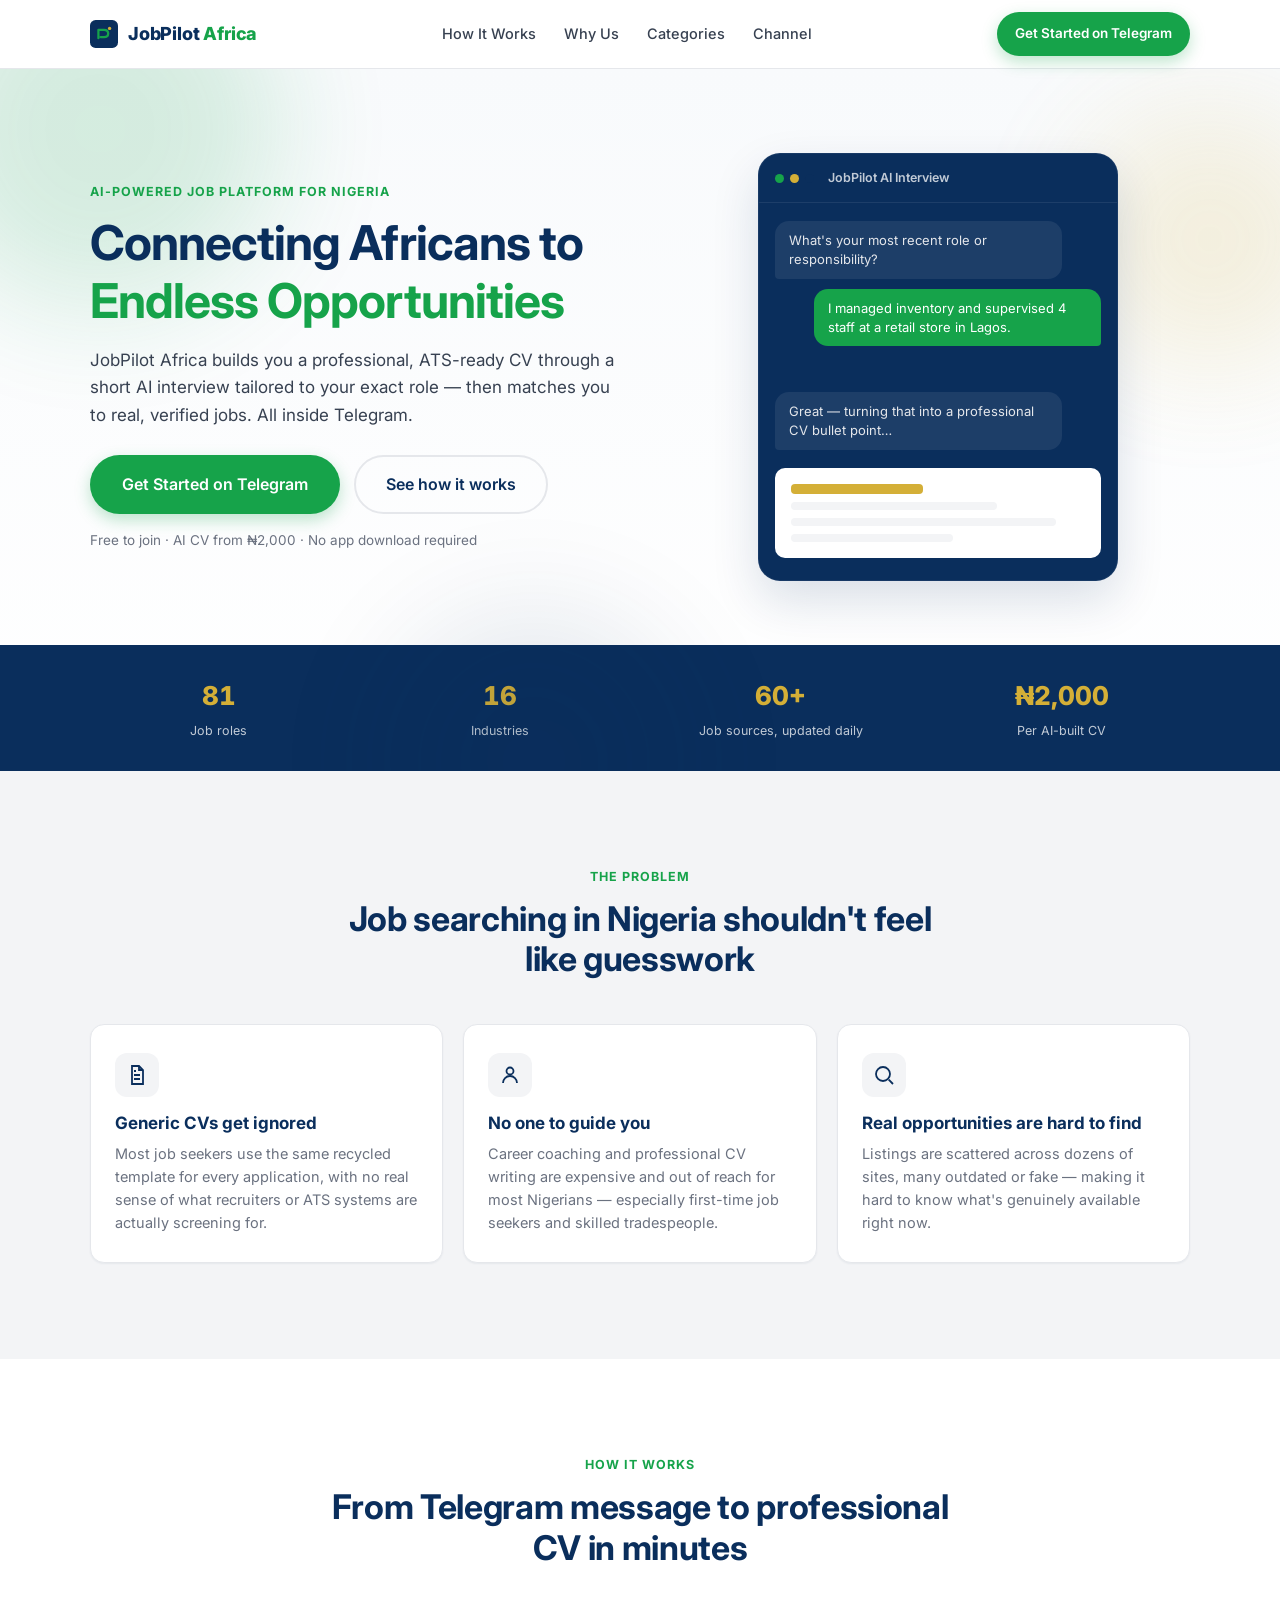
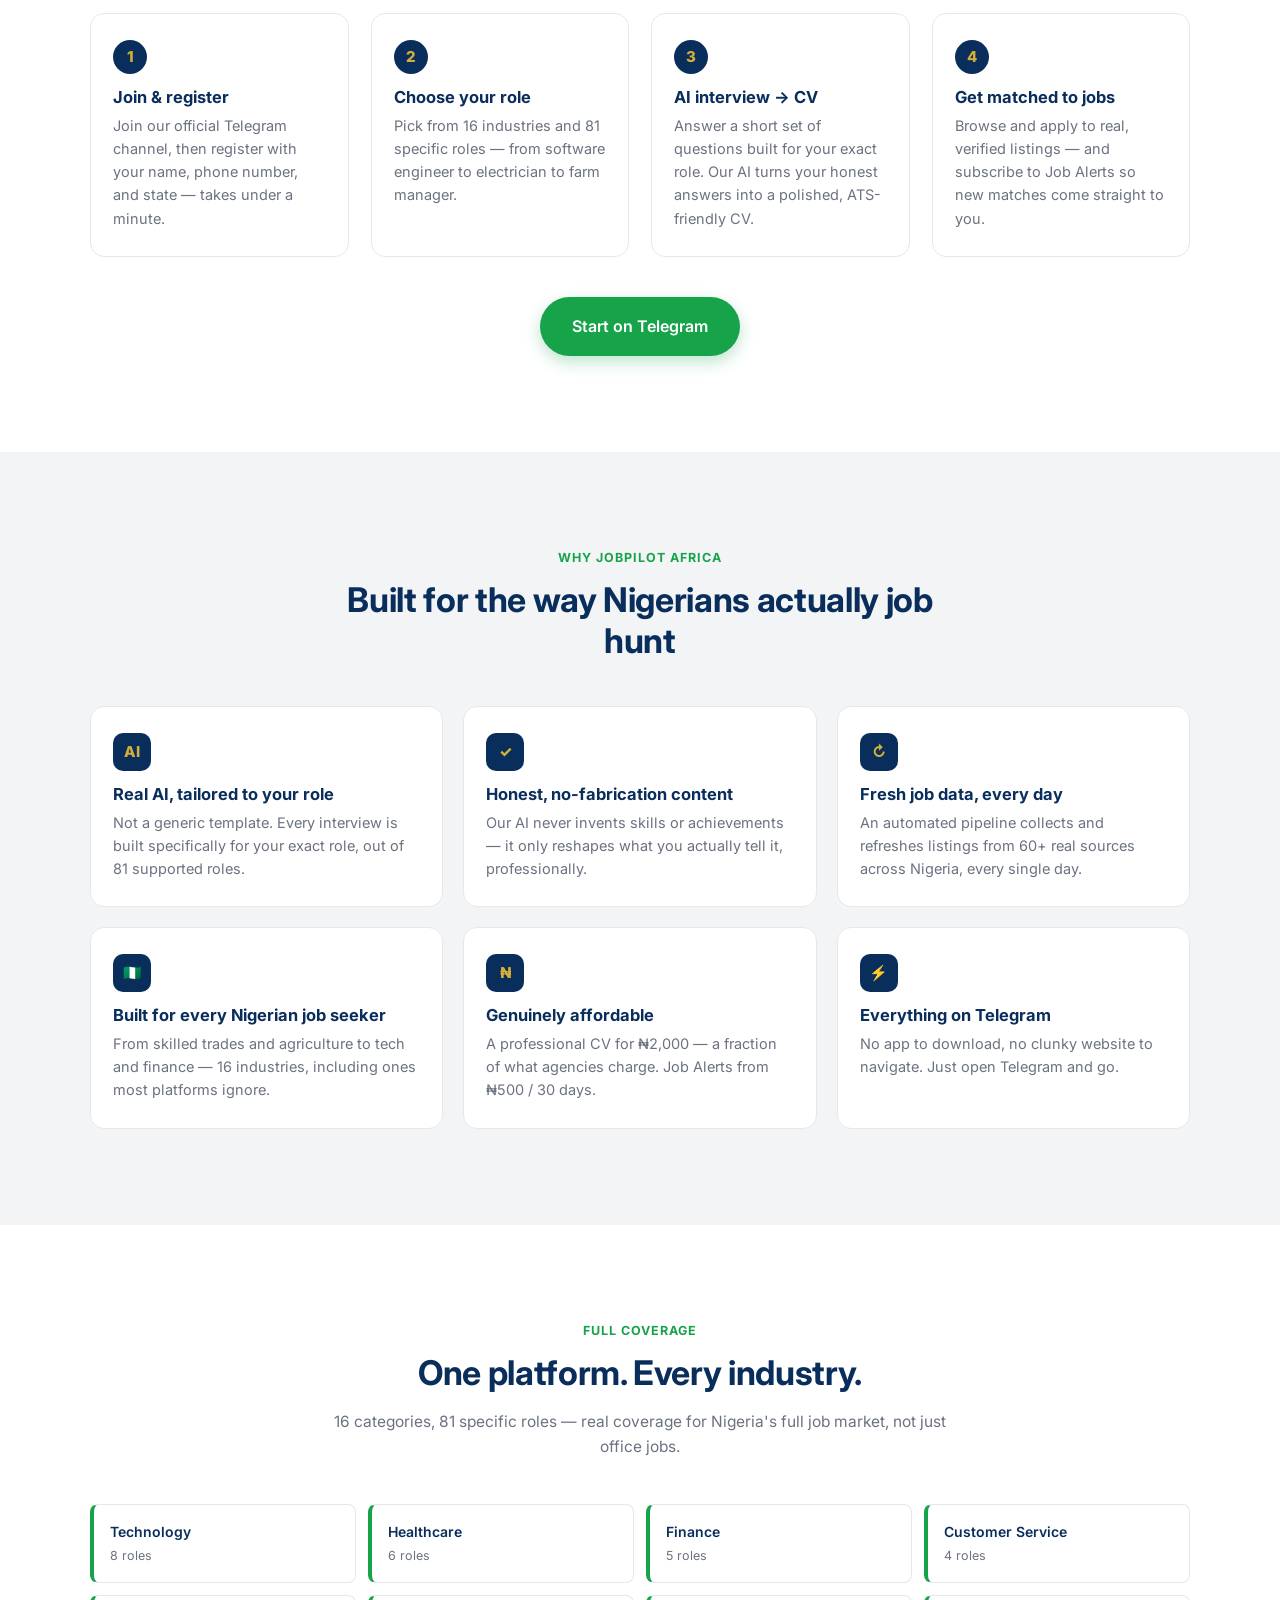
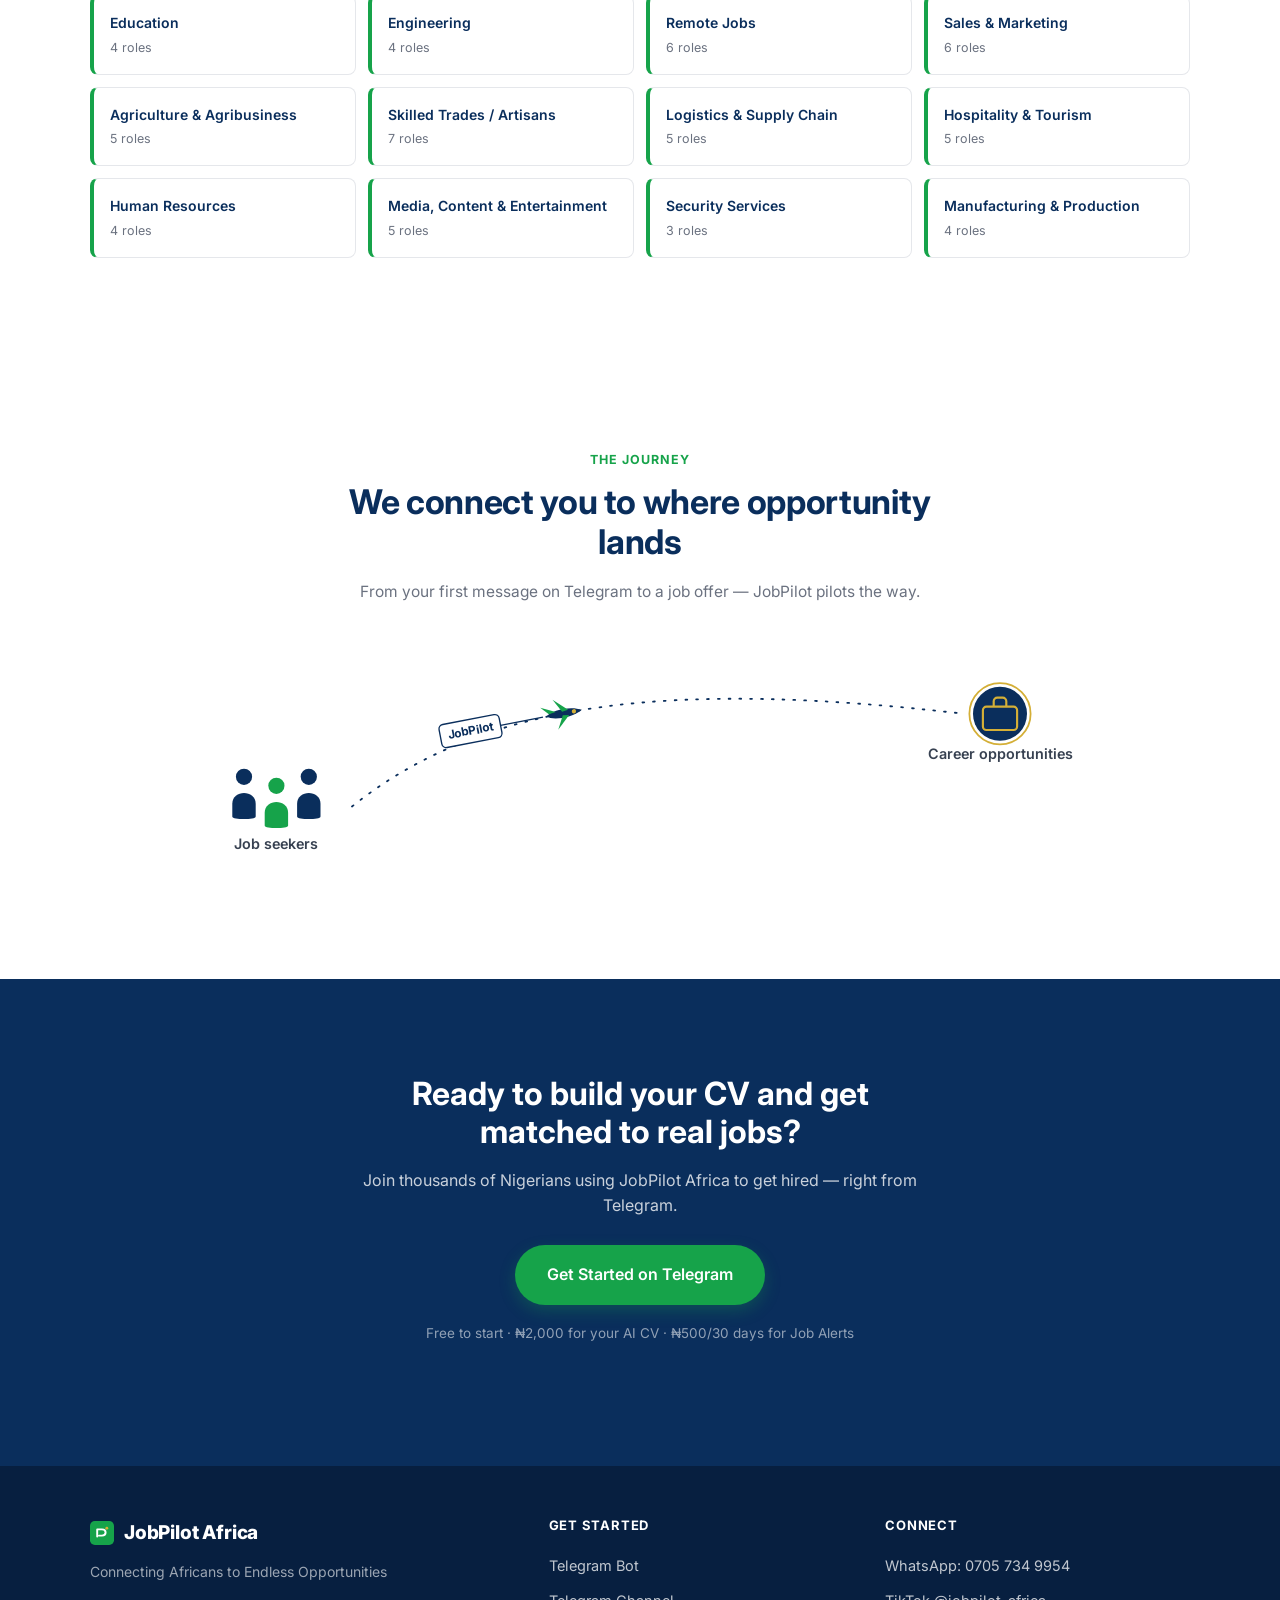
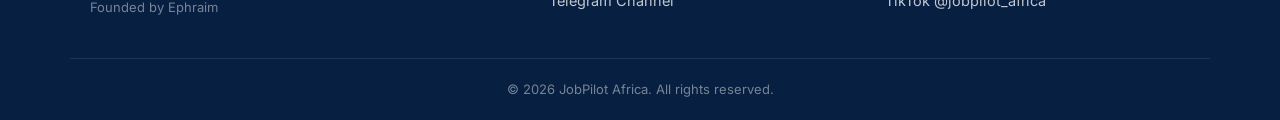
==== index.html @ 5931d524 "Initial commit: JobPilot Africa landing page" ====
<!DOCTYPE html>
<html lang="en">
<head>
<meta charset="UTF-8">
<meta name="viewport" content="width=device-width, initial-scale=1.0">
<title>JobPilot Africa — Connecting Africans to Endless Opportunities</title>
<meta name="description" content="JobPilot Africa is an AI-powered job platform on Telegram that builds you a professional, ATS-ready CV and matches you to real jobs across 16 industries in Nigeria.">

<!-- Open Graph -->
<meta property="og:title" content="JobPilot Africa — Connecting Africans to Endless Opportunities">
<meta property="og:description" content="Get an AI-built, ATS-ready CV and real job matches — right inside Telegram.">
<meta property="og:type" content="website">

<link rel="icon" href="data:image/svg+xml,%3Csvg xmlns='http://www.w3.org/2000/svg' viewBox='0 0 100 100'%3E%3Crect width='100' height='100' rx='20' fill='%230A2E5C'/%3E%3Cpath d='M30 65 L30 35 L50 35 Q65 35 65 48 Q65 61 50 61 L38 61' stroke='%2316A34A' stroke-width='8' fill='none' stroke-linecap='round' stroke-linejoin='round'/%3E%3Ccircle cx='70' cy='30' r='6' fill='%23D4AF37'/%3E%3C/svg%3E" type="image/svg+xml">

<link rel="preconnect" href="https://fonts.googleapis.com">
<link rel="preconnect" href="https://fonts.gstatic.com" crossorigin>
<link href="https://fonts.googleapis.com/css2?family=Inter:wght@400;500;600;700;800&display=swap" rel="stylesheet">

<link rel="stylesheet" href="styles.css">
</head>
<body>

<a class="skip-link" href="#main">Skip to content</a>

<!-- ============ HEADER ============ -->
<header class="site-header" id="top">
  <div class="container header-inner">
    <a href="#top" class="brand">
      <span class="brand-mark" aria-hidden="true">
        <svg width="28" height="28" viewBox="0 0 100 100" fill="none">
          <rect width="100" height="100" rx="20" fill="#0A2E5C"/>
          <path d="M30 65 L30 35 L50 35 Q65 35 65 48 Q65 61 50 61 L38 61" stroke="#16A34A" stroke-width="8" fill="none" stroke-linecap="round" stroke-linejoin="round"/>
          <circle cx="70" cy="30" r="6" fill="#D4AF37"/>
        </svg>
      </span>
      <span class="brand-name">JobPilot <span class="brand-name-accent">Africa</span></span>
    </a>

    <nav class="main-nav" id="main-nav" aria-label="Primary">
      <a href="#how-it-works">How It Works</a>
      <a href="#why-us">Why Us</a>
      <a href="#categories">Categories</a>
      <a href="https://t.me/jobpilotafrica" target="_blank" rel="noopener">Channel</a>
    </nav>

    <div class="header-actions">
      <a class="btn btn-primary btn-sm" href="https://t.me/JobPilot_Africa_Bot" target="_blank" rel="noopener">Get Started on Telegram</a>
      <button class="nav-toggle" id="navToggle" aria-label="Toggle menu" aria-expanded="false" aria-controls="mobileNav">
        <span></span><span></span><span></span>
      </button>
    </div>
  </div>

  <div class="mobile-nav" id="mobileNav">
    <a href="#how-it-works">How It Works</a>
    <a href="#why-us">Why Us</a>
    <a href="#categories">Categories</a>
    <a href="https://t.me/jobpilotafrica" target="_blank" rel="noopener">Our Channel</a>
    <a class="btn btn-primary" href="https://t.me/JobPilot_Africa_Bot" target="_blank" rel="noopener">Get Started on Telegram</a>
  </div>
</header>

<main id="main">

  <!-- ============ HERO ============ -->
  <section class="hero">
    <div class="hero-blobs" aria-hidden="true">
      <span class="blob blob-green"></span>
      <span class="blob blob-gold"></span>
      <span class="blob blob-navy"></span>
    </div>

    <div class="container hero-inner">
      <div class="hero-copy">
        <p class="eyebrow hero-in hero-in-1">AI-powered job platform for Nigeria</p>
        <h1 class="hero-in hero-in-2">Connecting Africans to <span class="text-accent">Endless Opportunities</span></h1>
        <p class="hero-sub hero-in hero-in-3">JobPilot Africa builds you a professional, ATS-ready CV through a short AI interview tailored to your exact role — then matches you to real, verified jobs. All inside Telegram.</p>
        <div class="hero-ctas hero-in hero-in-4">
          <a class="btn btn-primary btn-lg" href="https://t.me/JobPilot_Africa_Bot" target="_blank" rel="noopener">
            Get Started on Telegram
          </a>
          <a class="btn btn-ghost btn-lg" href="#how-it-works">See how it works</a>
        </div>
        <p class="hero-note hero-in hero-in-5">Free to join · AI CV from ₦2,000 · No app download required</p>
      </div>

      <div class="hero-visual hero-in hero-in-3" id="heroVisual" aria-hidden="true">
        <div class="phone-card-float">
        <div class="phone-card" id="phoneCard">
          <div class="phone-card-header">
            <span class="dot" style="background:#16A34A"></span>
            <span class="dot" style="background:#D4AF37"></span>
            <span class="dot" style="background:#0A2E5C"></span>
            <span class="phone-card-title">JobPilot AI Interview</span>
          </div>
          <div class="phone-card-body">
            <div class="chat-bubble bot bubble-1">What's your most recent role or responsibility?</div>
            <div class="chat-bubble user bubble-2">I managed inventory and supervised 4 staff at a retail store in Lagos.</div>
            <div class="typing-indicator" aria-hidden="true"><span></span><span></span><span></span></div>
            <div class="chat-bubble bot bubble-3">Great — turning that into a professional CV bullet point…</div>
            <div class="cv-preview">
              <div class="cv-line cv-line-title"></div>
              <div class="cv-line" style="width:70%"></div>
              <div class="cv-line" style="width:90%"></div>
              <div class="cv-line" style="width:55%"></div>
            </div>
          </div>
        </div>
        </div>
      </div>
    </div>

    <div class="stats-strip">
      <div class="container stats-grid">
        <div class="stat"><span class="stat-num" data-target="81">81</span><span class="stat-label">Job roles</span></div>
        <div class="stat"><span class="stat-num" data-target="16">16</span><span class="stat-label">Industries</span></div>
        <div class="stat"><span class="stat-num" data-target="60" data-suffix="+">60+</span><span class="stat-label">Job sources, updated daily</span></div>
        <div class="stat"><span class="stat-num" data-target="2000" data-prefix="₦" data-comma="1">₦2,000</span><span class="stat-label">Per AI-built CV</span></div>
      </div>
    </div>
  </section>

  <!-- ============ PROBLEM ============ -->
  <section class="section problem">
    <div class="container">
      <div class="section-head reveal">
        <p class="eyebrow">The problem</p>
        <h2>Job searching in Nigeria shouldn't feel like guesswork</h2>
      </div>

      <div class="grid-3">
        <div class="card reveal">
          <div class="card-icon" aria-hidden="true">
            <svg width="24" height="24" viewBox="0 0 24 24" fill="none" stroke="#0A2E5C" stroke-width="1.8"><path d="M7 3h7l4 4v14H7z"/><path d="M14 3v4h4"/><path d="M9 12h6M9 16h6M9 8h2"/></svg>
          </div>
          <h3>Generic CVs get ignored</h3>
          <p>Most job seekers use the same recycled template for every application, with no real sense of what recruiters or ATS systems are actually screening for.</p>
        </div>

        <div class="card reveal">
          <div class="card-icon" aria-hidden="true">
            <svg width="24" height="24" viewBox="0 0 24 24" fill="none" stroke="#0A2E5C" stroke-width="1.8"><circle cx="12" cy="8" r="3.5"/><path d="M5 20c0-3.9 3.1-7 7-7s7 3.1 7 7"/></svg>
          </div>
          <h3>No one to guide you</h3>
          <p>Career coaching and professional CV writing are expensive and out of reach for most Nigerians — especially first-time job seekers and skilled tradespeople.</p>
        </div>

        <div class="card reveal">
          <div class="card-icon" aria-hidden="true">
            <svg width="24" height="24" viewBox="0 0 24 24" fill="none" stroke="#0A2E5C" stroke-width="1.8"><circle cx="11" cy="11" r="7"/><path d="M21 21l-4.3-4.3"/></svg>
          </div>
          <h3>Real opportunities are hard to find</h3>
          <p>Listings are scattered across dozens of sites, many outdated or fake — making it hard to know what's genuinely available right now.</p>
        </div>
      </div>
    </div>
  </section>

  <!-- ============ HOW IT WORKS ============ -->
  <section class="section how-it-works" id="how-it-works">
    <div class="container">
      <div class="section-head reveal">
        <p class="eyebrow">How it works</p>
        <h2>From Telegram message to professional CV in minutes</h2>
      </div>

      <div class="steps">
        <div class="step reveal">
          <div class="step-num">1</div>
          <h3>Join &amp; register</h3>
          <p>Join our official Telegram channel, then register with your name, phone number, and state — takes under a minute.</p>
        </div>
        <div class="step reveal">
          <div class="step-num">2</div>
          <h3>Choose your role</h3>
          <p>Pick from 16 industries and 81 specific roles — from software engineer to electrician to farm manager.</p>
        </div>
        <div class="step reveal">
          <div class="step-num">3</div>
          <h3>AI interview → CV</h3>
          <p>Answer a short set of questions built for your exact role. Our AI turns your honest answers into a polished, ATS-friendly CV.</p>
        </div>
        <div class="step reveal">
          <div class="step-num">4</div>
          <h3>Get matched to jobs</h3>
          <p>Browse and apply to real, verified listings — and subscribe to Job Alerts so new matches come straight to you.</p>
        </div>
      </div>

      <div class="cta-inline reveal">
        <a class="btn btn-primary btn-lg" href="https://t.me/JobPilot_Africa_Bot" target="_blank" rel="noopener">Start on Telegram</a>
      </div>
    </div>
  </section>

  <!-- ============ WHY JOBPILOT ============ -->
  <section class="section why-us" id="why-us">
    <div class="container">
      <div class="section-head reveal">
        <p class="eyebrow">Why JobPilot Africa</p>
        <h2>Built for the way Nigerians actually job hunt</h2>
      </div>

      <div class="grid-3">
        <div class="feature reveal">
          <span class="feature-badge">AI</span>
          <h3>Real AI, tailored to your role</h3>
          <p>Not a generic template. Every interview is built specifically for your exact role, out of 81 supported roles.</p>
        </div>
        <div class="feature reveal">
          <span class="feature-badge">✓</span>
          <h3>Honest, no-fabrication content</h3>
          <p>Our AI never invents skills or achievements — it only reshapes what you actually tell it, professionally.</p>
        </div>
        <div class="feature reveal">
          <span class="feature-badge">↻</span>
          <h3>Fresh job data, every day</h3>
          <p>An automated pipeline collects and refreshes listings from 60+ real sources across Nigeria, every single day.</p>
        </div>
        <div class="feature reveal">
          <span class="feature-badge">🇳🇬</span>
          <h3>Built for every Nigerian job seeker</h3>
          <p>From skilled trades and agriculture to tech and finance — 16 industries, including ones most platforms ignore.</p>
        </div>
        <div class="feature reveal">
          <span class="feature-badge">₦</span>
          <h3>Genuinely affordable</h3>
          <p>A professional CV for ₦2,000 — a fraction of what agencies charge. Job Alerts from ₦500 / 30 days.</p>
        </div>
        <div class="feature reveal">
          <span class="feature-badge">⚡</span>
          <h3>Everything on Telegram</h3>
          <p>No app to download, no clunky website to navigate. Just open Telegram and go.</p>
        </div>
      </div>
    </div>
  </section>

  <!-- ============ CATEGORIES ============ -->
  <section class="section categories" id="categories">
    <div class="container">
      <div class="section-head reveal">
        <p class="eyebrow">Full coverage</p>
        <h2>One platform. Every industry.</h2>
        <p class="section-sub">16 categories, 81 specific roles — real coverage for Nigeria's full job market, not just office jobs.</p>
      </div>

      <div class="category-grid reveal" id="categoryGrid">
        <!-- populated by JS -->
      </div>
    </div>
  </section>

  <!-- ============ JOURNEY (animated flight-path scene) ============ -->
  <section class="section journey">
    <div class="container">
      <div class="section-head reveal">
        <p class="eyebrow">The journey</p>
        <h2>We connect you to where opportunity lands</h2>
        <p class="section-sub">From your first message on Telegram to a job offer — JobPilot pilots the way.</p>
      </div>

      <div class="journey-scene reveal" aria-hidden="true">
        <svg viewBox="0 0 1000 260" preserveAspectRatio="xMidYMid meet" role="img">
          <!-- Job seekers, waiting to depart. Positioning lives on the outer
               <g> (SVG attribute); the bob animation lives on the inner <g>
               (CSS transform) — a CSS transform on the same element as an
               SVG transform attribute replaces it entirely, so they must be
               on separate nested elements or the position gets lost. -->
          <g transform="translate(60,168)">
            <g class="journey-person journey-person-a">
              <circle cx="0" cy="-26" r="9" fill="#0A2E5C"/>
              <path d="M -13,4 C -13,-12 13,-12 13,4 L 13,18 C 13,22 -13,22 -13,18 Z" fill="#0A2E5C"/>
            </g>
          </g>
          <g transform="translate(96,178)">
            <g class="journey-person journey-person-b">
              <circle cx="0" cy="-26" r="9" fill="#16A34A"/>
              <path d="M -13,4 C -13,-12 13,-12 13,4 L 13,18 C 13,22 -13,22 -13,18 Z" fill="#16A34A"/>
            </g>
          </g>
          <g transform="translate(132,168)">
            <g class="journey-person journey-person-c">
              <circle cx="0" cy="-26" r="9" fill="#0A2E5C"/>
              <path d="M -13,4 C -13,-12 13,-12 13,4 L 13,18 C 13,22 -13,22 -13,18 Z" fill="#0A2E5C"/>
            </g>
          </g>
          <text x="96" y="222" text-anchor="middle" class="journey-label">Job seekers</text>

          <!-- Flight path -->
          <path class="journey-path" d="M180,175 C 330,55 540,35 860,72" fill="none" stroke="#0A2E5C" stroke-width="2" stroke-linecap="round" stroke-dasharray="2 10"/>

          <!-- Destination: real career opportunities -->
          <circle class="journey-pulse" cx="900" cy="72" r="34" fill="none" stroke="#D4AF37" stroke-width="2"/>
          <circle cx="900" cy="72" r="30" fill="#0A2E5C"/>
          <path d="M885,64 h30 a4,4 0 0 1 4,4 v18 a4,4 0 0 1 -4,4 h-30 a4,4 0 0 1 -4,-4 v-18 a4,4 0 0 1 4,-4 Z M893,64 v-6 a4,4 0 0 1 4,-4 h6 a4,4 0 0 1 4,4 v6" fill="none" stroke="#D4AF37" stroke-width="2.4" stroke-linejoin="round"/>
          <text x="900" y="122" text-anchor="middle" class="journey-label">Career opportunities</text>

          <!-- Plane + trailing "JobPilot" banner, flown along the path above -->
          <g class="journey-plane">
            <animateMotion dur="9s" repeatCount="indefinite" rotate="auto" path="M180,175 C 330,55 540,35 860,72"/>
            <animate attributeName="opacity" values="0;1;1;0" keyTimes="0;0.08;0.9;1" dur="9s" repeatCount="indefinite"/>
            <line x1="-24" y1="0" x2="-72" y2="0" stroke="#0A2E5C" stroke-width="1.5"/>
            <rect x="-140" y="-13" width="68" height="26" rx="5" fill="#FFFFFF" stroke="#0A2E5C" stroke-width="1.5"/>
            <text x="-106" y="4" text-anchor="middle" class="journey-banner-text">JobPilot</text>
            <path d="M -20,0 C -14,-6 8,-7 20,0 C 8,7 -14,6 -20,0 Z" fill="#0A2E5C"/>
            <path d="M -2,-2 L -10,-17 L 5,-3 Z" fill="#16A34A"/>
            <path d="M -2,2 L -10,17 L 5,3 Z" fill="#16A34A"/>
            <path d="M -17,-2 L -25,-11 L -9,-3 Z" fill="#16A34A"/>
            <circle cx="11" cy="0" r="2.4" fill="#D4AF37"/>
          </g>
        </svg>
      </div>
    </div>
  </section>

  <!-- ============ FINAL CTA ============ -->
  <section class="section final-cta">
    <div class="container final-cta-inner reveal">
      <h2>Ready to build your CV and get matched to real jobs?</h2>
      <p>Join thousands of Nigerians using JobPilot Africa to get hired — right from Telegram.</p>
      <a class="btn btn-primary btn-lg" href="https://t.me/JobPilot_Africa_Bot" target="_blank" rel="noopener">Get Started on Telegram</a>
      <p class="hero-note">Free to start · ₦2,000 for your AI CV · ₦500/30 days for Job Alerts</p>
    </div>
  </section>

</main>

<!-- ============ FOOTER ============ -->
<footer class="site-footer">
  <div class="container footer-inner">
    <div class="footer-brand">
      <span class="brand">
        <span class="brand-mark" aria-hidden="true">
          <svg width="24" height="24" viewBox="0 0 100 100" fill="none">
            <rect width="100" height="100" rx="20" fill="#16A34A"/>
            <path d="M30 65 L30 35 L50 35 Q65 35 65 48 Q65 61 50 61 L38 61" stroke="#FFFFFF" stroke-width="8" fill="none" stroke-linecap="round" stroke-linejoin="round"/>
            <circle cx="70" cy="30" r="6" fill="#D4AF37"/>
          </svg>
        </span>
        <span class="brand-name footer-brand-name">JobPilot Africa</span>
      </span>
      <p class="footer-motto">Connecting Africans to Endless Opportunities</p>
      <p class="footer-founder">Founded by Ephraim</p>
    </div>

    <div class="footer-col">
      <h4>Get started</h4>
      <a href="https://t.me/JobPilot_Africa_Bot" target="_blank" rel="noopener">Telegram Bot</a>
      <a href="https://t.me/jobpilotafrica" target="_blank" rel="noopener">Telegram Channel</a>
    </div>

    <div class="footer-col">
      <h4>Connect</h4>
      <a href="https://wa.me/2347057349954" target="_blank" rel="noopener">WhatsApp: 0705 734 9954</a>
      <a href="https://www.tiktok.com/@jobpilot_africa" target="_blank" rel="noopener">TikTok @jobpilot_africa</a>
    </div>
  </div>

  <div class="container footer-bottom">
    <p>&copy; <span id="year"></span> JobPilot Africa. All rights reserved.</p>
  </div>
</footer>

<script src="script.js"></script>
</body>
</html>
---- styles.css ----
/* ==========================================================
   JobPilot Africa — Landing Page Styles
   ========================================================== */

:root {
  --navy: #0A2E5C;
  --navy-dark: #071f40;
  --green: #16A34A;
  --green-dark: #128a3e;
  --gold: #D4AF37;
  --white: #FFFFFF;
  --grey-light: #F3F4F6;
  --grey-dark: #374151;

  --border: #E5E7EB;
  --radius-sm: 8px;
  --radius-md: 14px;
  --radius-lg: 22px;
  --shadow-sm: 0 1px 2px rgba(10, 46, 92, 0.06);
  --shadow-md: 0 8px 24px rgba(10, 46, 92, 0.08);
  --shadow-lg: 0 20px 48px rgba(10, 46, 92, 0.14);
  --container-w: 1140px;
  --font: 'Inter', -apple-system, BlinkMacSystemFont, 'Segoe UI', Roboto, sans-serif;
}

* { box-sizing: border-box; }
html { scroll-behavior: smooth; }

body {
  margin: 0;
  font-family: var(--font);
  color: var(--grey-dark);
  background: var(--white);
  line-height: 1.6;
  -webkit-font-smoothing: antialiased;
}

img, svg { display: block; max-width: 100%; }

a { color: inherit; text-decoration: none; }

h1, h2, h3, h4 {
  color: var(--navy);
  font-weight: 700;
  line-height: 1.2;
  margin: 0 0 0.5em;
}

p { margin: 0 0 1em; }
p:last-child { margin-bottom: 0; }

.container {
  width: 100%;
  max-width: var(--container-w);
  margin: 0 auto;
  padding: 0 20px;
}

.skip-link {
  position: absolute;
  left: -999px;
  top: 0;
  background: var(--navy);
  color: #fff;
  padding: 10px 16px;
  border-radius: 0 0 8px 0;
  z-index: 1000;
}
.skip-link:focus { left: 0; }

/* ---------- Buttons ---------- */
.btn {
  display: inline-flex;
  align-items: center;
  justify-content: center;
  gap: 8px;
  font-weight: 600;
  font-size: 15px;
  padding: 12px 22px;
  border-radius: 999px;
  border: 2px solid transparent;
  cursor: pointer;
  position: relative;
  overflow: hidden;
  isolation: isolate;
  transition: transform 0.2s cubic-bezier(0.22, 1, 0.36, 1), box-shadow 0.2s ease, background 0.15s ease, color 0.15s ease, border-color 0.15s ease;
  white-space: nowrap;
}
.btn::before {
  content: '';
  position: absolute;
  inset: 0;
  z-index: -1;
  background: linear-gradient(115deg, transparent 30%, rgba(255, 255, 255, 0.35) 48%, rgba(255, 255, 255, 0.35) 52%, transparent 70%);
  transform: translateX(-120%);
  transition: transform 0.6s ease;
}
.btn:hover::before { transform: translateX(120%); }
.btn-primary {
  background: var(--green);
  color: #fff;
  box-shadow: 0 6px 16px rgba(22, 163, 74, 0.28);
}
.btn-primary:hover { background: var(--green-dark); transform: translateY(-2px) scale(1.02); box-shadow: 0 10px 24px rgba(22, 163, 74, 0.34); }
.btn-primary:active { transform: translateY(0) scale(0.99); }
.btn-ghost {
  background: transparent;
  color: var(--navy);
  border-color: var(--border);
}
.btn-ghost:hover { border-color: var(--navy); background: var(--grey-light); transform: translateY(-2px); }
.btn-lg { padding: 15px 30px; font-size: 16px; }
.btn-sm { padding: 9px 16px; font-size: 13.5px; }

/* ---------- Header ---------- */
.site-header {
  position: sticky;
  top: 0;
  z-index: 100;
  background: rgba(255, 255, 255, 0.92);
  backdrop-filter: saturate(180%) blur(10px);
  border-bottom: 1px solid var(--border);
  box-shadow: 0 1px 0 rgba(10, 46, 92, 0);
  transition: box-shadow 0.3s ease;
}
.site-header.scrolled { box-shadow: 0 8px 24px rgba(10, 46, 92, 0.09); }
.header-inner {
  display: flex;
  align-items: center;
  justify-content: space-between;
  height: 68px;
  gap: 16px;
}
.brand { display: flex; align-items: center; gap: 10px; }
.brand-mark { display: flex; }
.brand-name {
  font-weight: 800;
  font-size: 18px;
  color: var(--navy);
  letter-spacing: -0.01em;
}
.brand-name-accent { color: var(--green); }
.footer-brand-name { color: #fff; font-size: 19px; }

.main-nav {
  display: none;
  align-items: center;
  gap: 28px;
  font-weight: 500;
  font-size: 14.5px;
  color: var(--grey-dark);
}
.main-nav a {
  position: relative;
  padding: 4px 0;
  transition: color 0.2s ease;
}
.main-nav a::after {
  content: '';
  position: absolute;
  left: 0;
  bottom: -2px;
  width: 100%;
  height: 2px;
  background: var(--green);
  border-radius: 2px;
  transform: scaleX(0);
  transform-origin: right;
  transition: transform 0.28s ease;
}
.main-nav a:hover { color: var(--green); }
.main-nav a:hover::after { transform: scaleX(1); transform-origin: left; }

.header-actions { display: flex; align-items: center; gap: 14px; }
.header-actions .btn-primary { display: none; }

.nav-toggle {
  display: flex;
  flex-direction: column;
  justify-content: center;
  gap: 5px;
  width: 38px;
  height: 38px;
  background: none;
  border: 1px solid var(--border);
  border-radius: var(--radius-sm);
  cursor: pointer;
}
.nav-toggle span {
  display: block;
  width: 18px;
  height: 2px;
  margin: 0 auto;
  background: var(--navy);
  transition: transform 0.2s ease, opacity 0.2s ease;
}
.nav-toggle.open span:nth-child(1) { transform: translateY(7px) rotate(45deg); }
.nav-toggle.open span:nth-child(2) { opacity: 0; }
.nav-toggle.open span:nth-child(3) { transform: translateY(-7px) rotate(-45deg); }

.mobile-nav {
  display: flex;
  flex-direction: column;
  gap: 2px;
  max-height: 0;
  overflow: hidden;
  background: var(--white);
  border-bottom: 1px solid transparent;
  transition: max-height 0.28s ease, border-color 0.28s ease;
}
.mobile-nav.open { max-height: 340px; border-color: var(--border); }
.mobile-nav a {
  padding: 14px 20px;
  font-weight: 500;
  font-size: 15px;
  border-top: 1px solid var(--border);
}
.mobile-nav .btn { margin: 14px 20px; }

/* ---------- Hero ---------- */
.hero { background: linear-gradient(180deg, #F8FAFC 0%, #FFFFFF 100%); overflow: hidden; position: relative; }
.hero-inner {
  position: relative;
  z-index: 1;
  display: grid;
  grid-template-columns: 1fr;
  gap: 40px;
  padding: 56px 20px 48px;
  align-items: center;
}

/* Ambient background blobs */
.hero-blobs {
  position: absolute;
  inset: 0;
  z-index: 0;
  overflow: hidden;
  pointer-events: none;
}
.blob {
  position: absolute;
  border-radius: 50%;
  filter: blur(60px);
  opacity: 0.16;
  will-change: transform;
}
.blob-green {
  width: 360px; height: 360px;
  background: var(--green);
  top: -120px; left: -80px;
  animation: blobDrift 16s ease-in-out infinite;
}
.blob-gold {
  width: 260px; height: 260px;
  background: var(--gold);
  top: 40px; right: -60px;
  animation: blobDrift 20s ease-in-out infinite reverse;
}
.blob-navy {
  width: 300px; height: 300px;
  background: var(--navy);
  bottom: -140px; left: 30%;
  opacity: 0.1;
  animation: blobDrift 18s ease-in-out infinite;
  animation-delay: -4s;
}
@keyframes blobDrift {
  0%, 100% { transform: translate(0, 0) scale(1); }
  33% { transform: translate(30px, 20px) scale(1.08); }
  66% { transform: translate(-20px, 30px) scale(0.95); }
}

/* Staggered hero entrance */
.hero-in {
  opacity: 0;
  transform: translateY(18px);
  animation: fadeInUp 0.7s cubic-bezier(0.22, 1, 0.36, 1) forwards;
}
.hero-in-1 { animation-delay: 0.05s; }
.hero-in-2 { animation-delay: 0.15s; }
.hero-in-3 { animation-delay: 0.28s; }
.hero-in-4 { animation-delay: 0.4s; }
.hero-in-5 { animation-delay: 0.5s; }

@keyframes fadeInUp {
  to { opacity: 1; transform: translateY(0); }
}
.eyebrow {
  text-transform: uppercase;
  letter-spacing: 0.08em;
  font-size: 12.5px;
  font-weight: 700;
  color: var(--green);
  margin: 0 0 12px;
}
.hero h1 {
  font-size: clamp(30px, 6vw, 48px);
  letter-spacing: -0.02em;
  margin-bottom: 18px;
}
.text-accent { color: var(--green); }
.hero-sub {
  font-size: 17px;
  color: var(--grey-dark);
  max-width: 540px;
  margin-bottom: 26px;
}
.hero-ctas { display: flex; flex-wrap: wrap; gap: 14px; margin-bottom: 16px; }
.hero-note { font-size: 13.5px; color: #6B7280; }

.hero-visual { display: flex; justify-content: center; perspective: 1000px; }
.phone-card-float {
  width: 100%;
  max-width: 360px;
  animation: floatBob 5s ease-in-out 1.1s infinite;
}
.phone-card {
  width: 100%;
  background: var(--navy);
  border-radius: var(--radius-lg);
  box-shadow: var(--shadow-lg);
  overflow: hidden;
  border: 1px solid rgba(255,255,255,0.06);
  transform-style: preserve-3d;
  transition: transform 0.25s ease-out, box-shadow 0.25s ease-out;
  will-change: transform;
}
@keyframes floatBob {
  0%, 100% { transform: translateY(0); }
  50% { transform: translateY(-10px); }
}
.phone-card-header {
  display: flex;
  align-items: center;
  gap: 6px;
  padding: 14px 16px;
  border-bottom: 1px solid rgba(255,255,255,0.08);
}
.phone-card-header .dot { width: 9px; height: 9px; border-radius: 50%; }
.phone-card-title {
  margin-left: 8px;
  color: rgba(255,255,255,0.75);
  font-size: 12.5px;
  font-weight: 600;
}
.phone-card-body { padding: 18px 16px 22px; display: flex; flex-direction: column; gap: 10px; }
.chat-bubble {
  padding: 10px 14px;
  border-radius: 14px;
  font-size: 13px;
  line-height: 1.45;
  max-width: 88%;
  opacity: 0;
}
.chat-bubble.bot {
  background: rgba(255,255,255,0.08);
  color: #E5E7EB;
  border-bottom-left-radius: 4px;
  align-self: flex-start;
  transform: translate(-10px, 6px);
}
.chat-bubble.user {
  background: var(--green);
  color: #fff;
  border-bottom-right-radius: 4px;
  align-self: flex-end;
  transform: translate(10px, 6px);
}
.bubble-1 { animation-delay: 0.9s; }
.bubble-2 { animation-delay: 1.6s; }
.bubble-3 { animation-delay: 2.75s; }
@keyframes bubbleIn { to { opacity: 1; transform: translate(0, 0); } }

.typing-indicator {
  display: flex;
  align-items: center;
  gap: 4px;
  align-self: flex-start;
  padding: 10px 12px;
  opacity: 0;
  animation-delay: 2.2s;
}
.typing-indicator span {
  width: 6px; height: 6px;
  border-radius: 50%;
  background: rgba(255,255,255,0.55);
  animation: dotPulse 1s ease-in-out infinite;
}
.typing-indicator span:nth-child(2) { animation-delay: 0.15s; }
.typing-indicator span:nth-child(3) { animation-delay: 0.3s; }
@keyframes typingAppear {
  0% { opacity: 0; }
  15%, 80% { opacity: 1; }
  100% { opacity: 0; }
}
@keyframes dotPulse {
  0%, 60%, 100% { transform: translateY(0); opacity: 0.5; }
  30% { transform: translateY(-3px); opacity: 1; }
}

.cv-preview {
  margin-top: 8px;
  background: #fff;
  border-radius: 10px;
  padding: 16px;
  display: flex;
  flex-direction: column;
  gap: 8px;
  opacity: 0;
  transform: translateY(6px);
  animation-delay: 3.35s;
}
.cv-line {
  height: 8px;
  border-radius: 4px;
  background: var(--grey-light);
  width: 80%;
  transform: scaleX(0);
  transform-origin: left;
  animation-delay: 3.55s;
}
.cv-line-title { width: 45%; height: 10px; background: var(--gold); animation-delay: 3.45s; }
.cv-line:nth-of-type(2) { animation-delay: 3.6s; }
.cv-line:nth-of-type(3) { animation-delay: 3.72s; }
.cv-line:nth-of-type(4) { animation-delay: 3.84s; }

/* All of the above are dormant (opacity:0, no animation-name) until the
   hero mockup scrolls into view — see IntersectionObserver in script.js.
   Longhand animation-* properties here (never the shorthand) so they layer
   on top of the animation-delay values above instead of resetting them. */
.phone-card-body.chat-animate .chat-bubble {
  animation-name: bubbleIn;
  animation-duration: 0.5s;
  animation-timing-function: cubic-bezier(0.22, 1, 0.36, 1);
  animation-fill-mode: forwards;
}
.phone-card-body.chat-animate .typing-indicator {
  animation-name: typingAppear;
  animation-duration: 1.15s;
  animation-timing-function: ease;
  animation-fill-mode: forwards;
}
.phone-card-body.chat-animate .cv-preview {
  animation-name: bubbleIn;
  animation-duration: 0.5s;
  animation-timing-function: ease;
  animation-fill-mode: forwards;
}
.phone-card-body.chat-animate .cv-line {
  animation-name: growLine;
  animation-duration: 0.5s;
  animation-timing-function: ease-out;
  animation-fill-mode: forwards;
}
@keyframes growLine { to { transform: scaleX(1); } }

/* Stats strip */
.stats-strip { background: var(--navy); }
.stats-grid {
  display: grid;
  grid-template-columns: repeat(2, 1fr);
  gap: 24px;
  padding: 30px 20px;
}
.stat { text-align: center; }
.stat-num { display: block; font-size: 26px; font-weight: 800; color: var(--gold); font-variant-numeric: tabular-nums; }
.stat-label { display: block; font-size: 12.5px; color: rgba(255,255,255,0.75); margin-top: 4px; }

/* ---------- Sections ---------- */
.section { padding: 72px 0; }
.section:nth-of-type(even) { background: var(--grey-light); }
.section-head { max-width: 620px; margin: 0 auto 44px; text-align: center; }
.section-head h2 { font-size: clamp(24px, 4vw, 34px); letter-spacing: -0.01em; }
.section-sub { color: #6B7280; font-size: 15.5px; }

.grid-3 {
  display: grid;
  grid-template-columns: 1fr;
  gap: 20px;
}

.card {
  background: var(--white);
  border: 1px solid var(--border);
  border-radius: var(--radius-md);
  padding: 28px 24px;
  box-shadow: var(--shadow-sm);
  transition: transform 0.25s cubic-bezier(0.22, 1, 0.36, 1), box-shadow 0.25s ease;
}
.card:hover { transform: translateY(-4px); box-shadow: var(--shadow-md); }
.card-icon {
  width: 44px; height: 44px;
  border-radius: 12px;
  background: var(--grey-light);
  display: flex; align-items: center; justify-content: center;
  margin-bottom: 16px;
  transition: transform 0.25s ease, background 0.25s ease;
}
.card:hover .card-icon { transform: scale(1.08) rotate(-4deg); background: #E7F7EC; }
.card h3 { font-size: 17px; margin-bottom: 8px; }
.card p { color: #6B7280; font-size: 14.5px; }

/* How it works */
.steps {
  display: grid;
  grid-template-columns: 1fr;
  gap: 22px;
  margin-bottom: 40px;
}
.step {
  background: var(--white);
  border: 1px solid var(--border);
  border-radius: var(--radius-md);
  padding: 26px 22px;
  position: relative;
  transition: transform 0.25s cubic-bezier(0.22, 1, 0.36, 1), box-shadow 0.25s ease;
}
.step:hover { transform: translateY(-4px); box-shadow: var(--shadow-md); }
.step-num {
  width: 34px; height: 34px;
  border-radius: 50%;
  background: var(--navy);
  color: var(--gold);
  font-weight: 800;
  font-size: 15px;
  display: flex; align-items: center; justify-content: center;
  margin-bottom: 14px;
  transition: transform 0.25s ease, background 0.25s ease;
}
.step:hover .step-num { transform: scale(1.1); background: var(--green); }
.step h3 { font-size: 16.5px; margin-bottom: 6px; }
.step p { color: #6B7280; font-size: 14.5px; }
.cta-inline { text-align: center; }

/* Why us */
.feature {
  background: var(--white);
  border: 1px solid var(--border);
  border-radius: var(--radius-md);
  padding: 26px 22px;
  transition: transform 0.25s cubic-bezier(0.22, 1, 0.36, 1), box-shadow 0.25s ease;
}
.feature:hover { transform: translateY(-4px); box-shadow: var(--shadow-md); }
.feature-badge {
  display: inline-flex;
  align-items: center;
  justify-content: center;
  width: 38px; height: 38px;
  border-radius: 10px;
  background: var(--navy);
  color: var(--gold);
  font-weight: 800;
  font-size: 15px;
  margin-bottom: 14px;
  transition: transform 0.25s ease;
}
.feature:hover .feature-badge { transform: scale(1.1) rotate(-4deg); }
.feature h3 { font-size: 16.5px; margin-bottom: 6px; }
.feature p { color: #6B7280; font-size: 14.5px; }

/* Categories */
.category-grid {
  display: grid;
  grid-template-columns: repeat(2, 1fr);
  gap: 12px;
}
.category-card {
  background: var(--white);
  border: 1px solid var(--border);
  border-radius: var(--radius-sm);
  padding: 16px 16px;
  border-left: 4px solid var(--green);
  transition: transform 0.2s cubic-bezier(0.22, 1, 0.36, 1), box-shadow 0.2s ease, border-color 0.2s ease;
  opacity: 0;
  transform: translateY(14px);
}
.category-grid.is-visible .category-card {
  animation: fadeInUp 0.55s cubic-bezier(0.22, 1, 0.36, 1) forwards;
}
.category-card:hover {
  transform: translateY(-3px);
  box-shadow: var(--shadow-md);
  border-left-color: var(--gold);
}
.category-card .cat-name { display: block; font-weight: 600; font-size: 14px; color: var(--navy); margin-bottom: 3px; }
.category-card .cat-count { display: block; font-size: 12.5px; color: #6B7280; }

/* Journey (animated flight-path scene) */
.section.journey { background: var(--white); }
.journey-scene {
  max-width: 900px;
  margin: 0 auto;
}
.journey-scene svg { width: 100%; height: auto; display: block; overflow: visible; }

.journey-label {
  font-family: var(--font);
  font-size: 15px;
  font-weight: 600;
  fill: var(--grey-dark);
}
.journey-banner-text {
  font-family: var(--font);
  font-size: 13px;
  font-weight: 700;
  fill: var(--navy);
}

.journey-person {
  transform-box: fill-box;
  transform-origin: center;
  animation: personBob 2.6s ease-in-out infinite;
}
.journey-person-b { animation-delay: 0.3s; }
.journey-person-c { animation-delay: 0.6s; }
@keyframes personBob {
  0%, 100% { transform: translateY(0); }
  50% { transform: translateY(-5px); }
}

.journey-path {
  animation: dashMarch 1.4s linear infinite;
}
@keyframes dashMarch { to { stroke-dashoffset: -24; } }

.journey-pulse {
  transform-box: fill-box;
  transform-origin: center;
  animation: pulseRing 2.4s ease-out infinite;
}
@keyframes pulseRing {
  0% { transform: scale(0.9); opacity: 0.7; }
  80%, 100% { transform: scale(1.4); opacity: 0; }
}

.journey-plane { opacity: 0; }

@media (min-width: 640px) {
  .journey-label { font-size: 16px; }
}

/* Final CTA */
.section.final-cta { background: var(--navy); }
.final-cta-inner { text-align: center; max-width: 620px; margin: 0 auto; }
.final-cta h2 { color: #fff; font-size: clamp(24px, 4vw, 32px); }
.final-cta p { color: rgba(255,255,255,0.78); margin-bottom: 26px; }
.final-cta .hero-note { color: rgba(255,255,255,0.55); margin-top: 18px; }

/* ---------- Footer ---------- */
.site-footer { background: var(--navy-dark); color: rgba(255,255,255,0.85); padding-top: 52px; }
.footer-inner {
  display: grid;
  grid-template-columns: 1fr;
  gap: 32px;
  padding-bottom: 40px;
}
.footer-brand .brand { margin-bottom: 12px; }
.footer-motto { font-size: 14px; color: rgba(255,255,255,0.6); max-width: 320px; }
.footer-founder { font-size: 13px; color: rgba(255,255,255,0.45); margin-top: 6px; }
.footer-col h4 {
  color: #fff;
  font-size: 13px;
  text-transform: uppercase;
  letter-spacing: 0.06em;
  margin-bottom: 14px;
}
.footer-col a {
  display: block;
  font-size: 14.5px;
  color: rgba(255,255,255,0.75);
  padding: 6px 0;
}
.footer-col a:hover { color: var(--gold); }
.footer-bottom {
  border-top: 1px solid rgba(255,255,255,0.1);
  padding: 20px 0;
  font-size: 13px;
  color: rgba(255,255,255,0.45);
  text-align: center;
}

/* ---------- Reveal animation ----------
   Uses a CSS *animation* (not transition) so it never fights with the
   separate hover transitions declared on .card/.step/.feature/.category-card. */
.reveal { opacity: 0; transform: translateY(20px); }
.reveal.is-visible {
  animation: fadeInUp 0.7s cubic-bezier(0.22, 1, 0.36, 1) forwards;
}

/* Staggered wave for repeated grid items */
.grid-3 .card:nth-child(1), .steps .step:nth-child(1) { animation-delay: 0.02s; }
.grid-3 .card:nth-child(2), .steps .step:nth-child(2) { animation-delay: 0.1s; }
.grid-3 .card:nth-child(3), .steps .step:nth-child(3) { animation-delay: 0.18s; }
.steps .step:nth-child(4) { animation-delay: 0.26s; }

/* Why-us feature grid: two rows of three */
.why-us .feature:nth-child(1) { animation-delay: 0.02s; }
.why-us .feature:nth-child(2) { animation-delay: 0.08s; }
.why-us .feature:nth-child(3) { animation-delay: 0.14s; }
.why-us .feature:nth-child(4) { animation-delay: 0.2s; }
.why-us .feature:nth-child(5) { animation-delay: 0.26s; }
.why-us .feature:nth-child(6) { animation-delay: 0.32s; }

@media (prefers-reduced-motion: reduce) {
  /* Kill auto-playing / scroll-triggered entrance animations, but leave
     hover micro-interactions (transitions) intact since those are
     user-initiated and not the kind of motion this preference targets. */
  .reveal, .category-card,
  .hero-in, .chat-bubble, .typing-indicator, .cv-preview, .cv-line,
  .phone-card-float, .blob,
  .journey-person, .journey-path, .journey-pulse {
    opacity: 1 !important;
    transform: none !important;
    animation: none !important;
  }
  #phoneCard { transition: none; }
  .btn::before { display: none; }
  /* The plane's flight is SMIL (animateMotion), which CSS can't pause —
     script.js strips those elements under this same preference and shows
     the plane resting at the destination badge instead. */
  .journey-plane { opacity: 1 !important; }
  html { scroll-behavior: auto; }
}

/* ==========================================================
   Breakpoints
   ========================================================== */
@media (min-width: 640px) {
  .grid-3 { grid-template-columns: repeat(2, 1fr); }
  .steps { grid-template-columns: repeat(2, 1fr); }
  .category-grid { grid-template-columns: repeat(3, 1fr); }
  .stats-grid { grid-template-columns: repeat(4, 1fr); }
}

@media (min-width: 860px) {
  .main-nav { display: flex; }
  .header-actions .btn-primary { display: inline-flex; }
  .nav-toggle { display: none; }
  .mobile-nav { display: none !important; }

  .hero-inner { grid-template-columns: 1.05fr 0.95fr; padding: 84px 20px 64px; }
  .footer-inner { grid-template-columns: 1.4fr 1fr 1fr; }
}

@media (min-width: 1024px) {
  .grid-3 { grid-template-columns: repeat(3, 1fr); }
  .steps { grid-template-columns: repeat(4, 1fr); }
  .category-grid { grid-template-columns: repeat(4, 1fr); }
  .section { padding: 96px 0; }
}
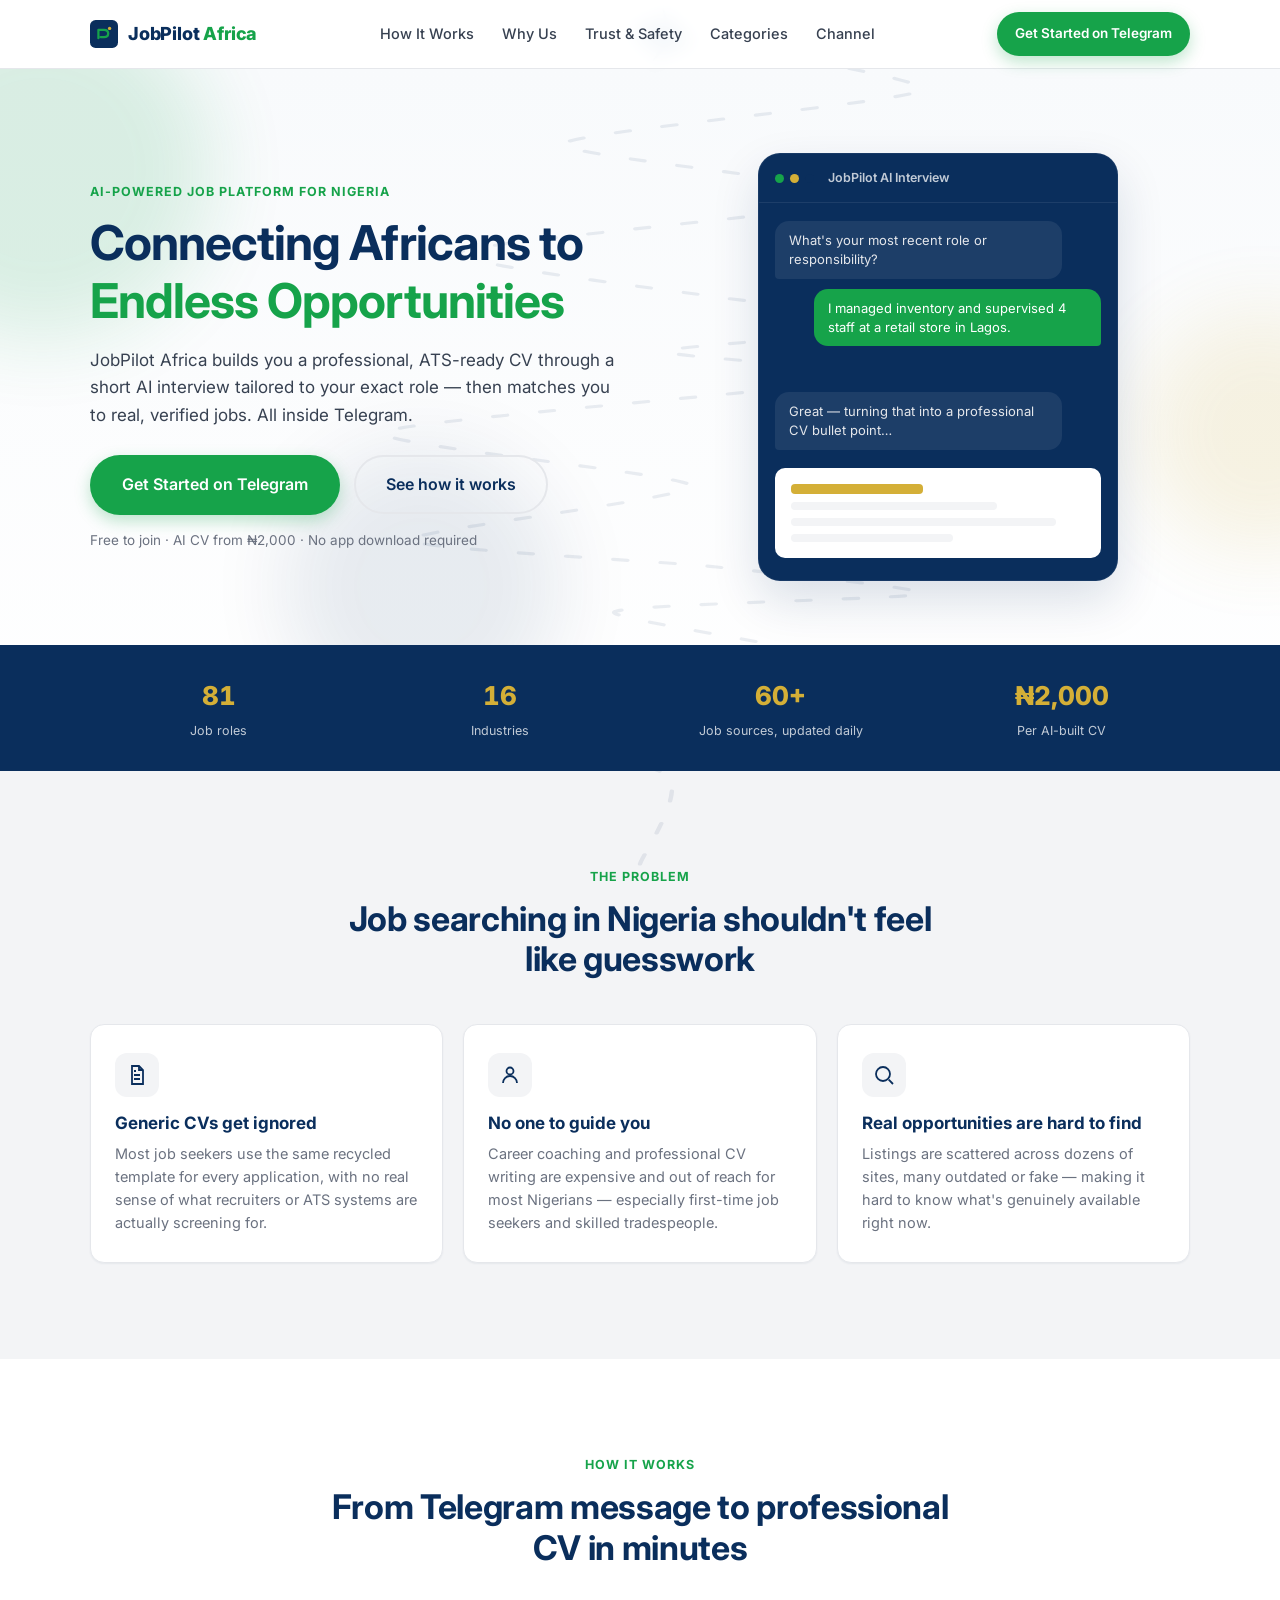
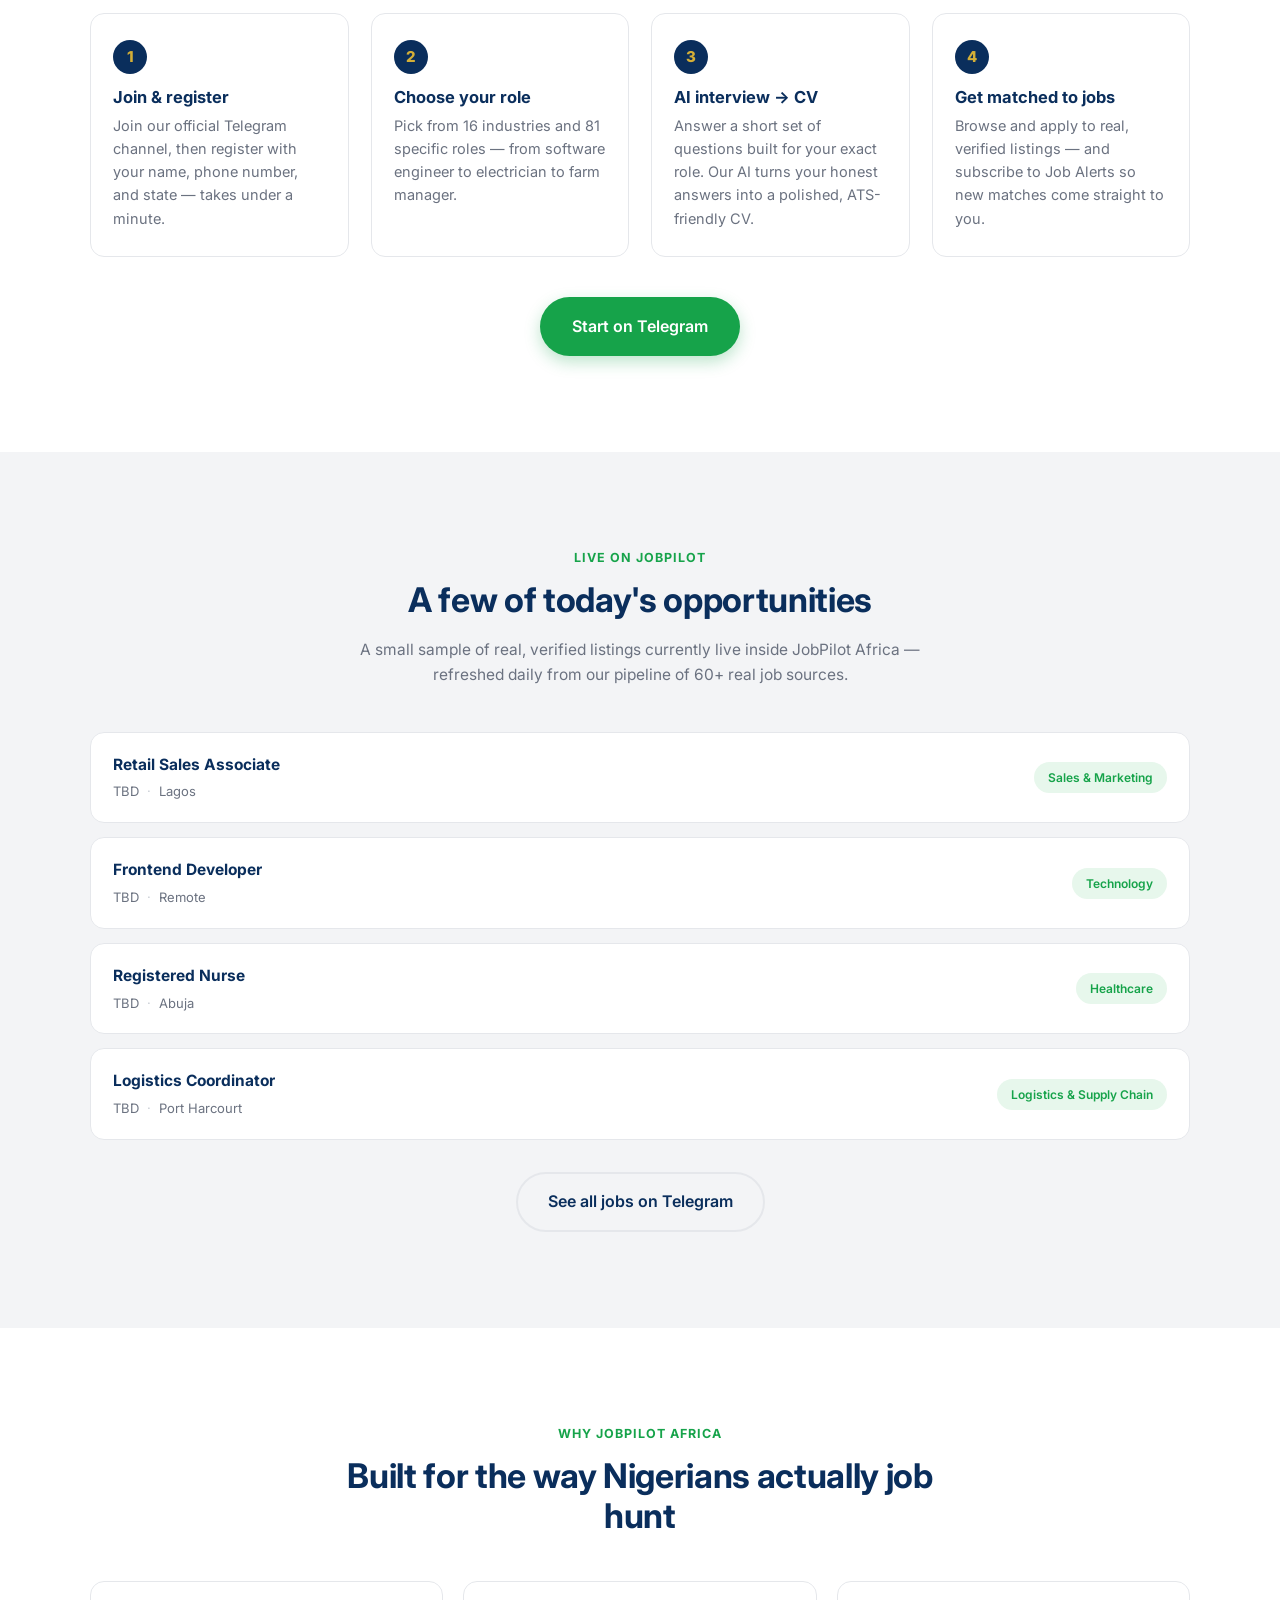
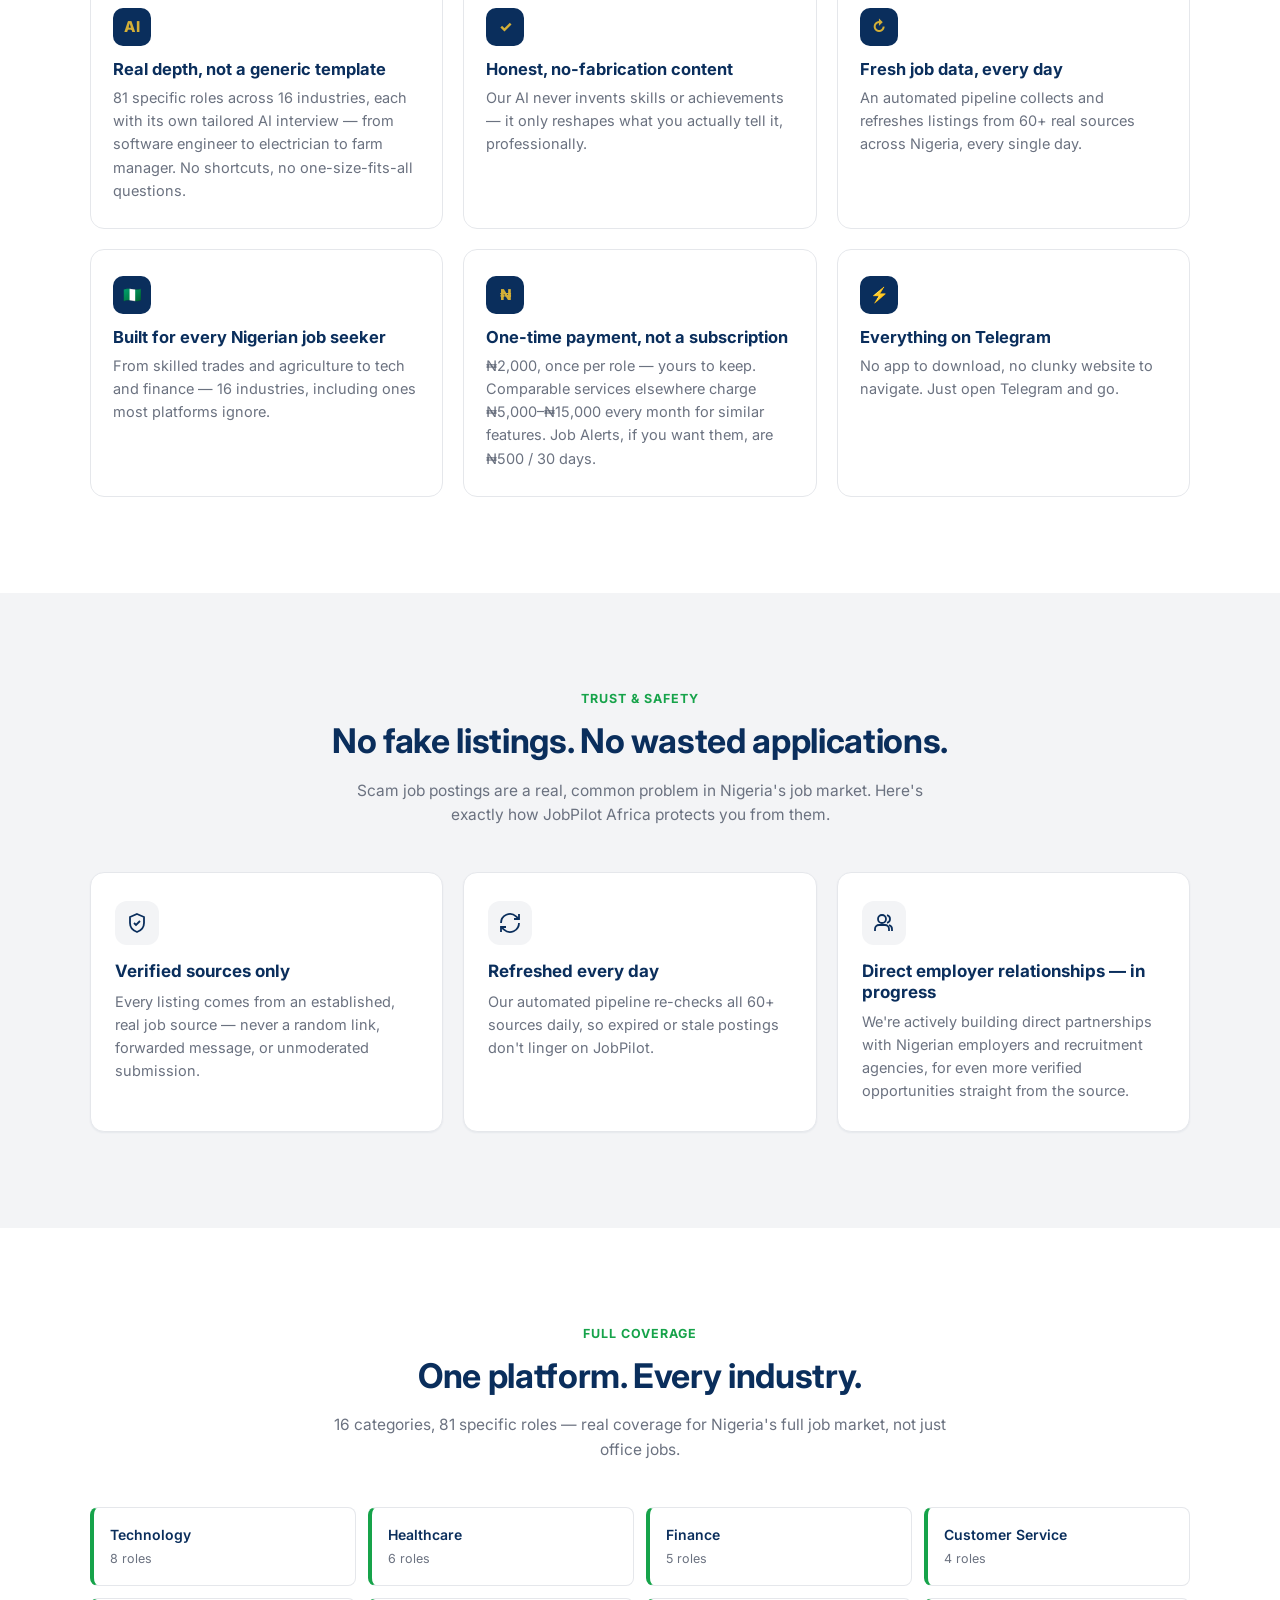
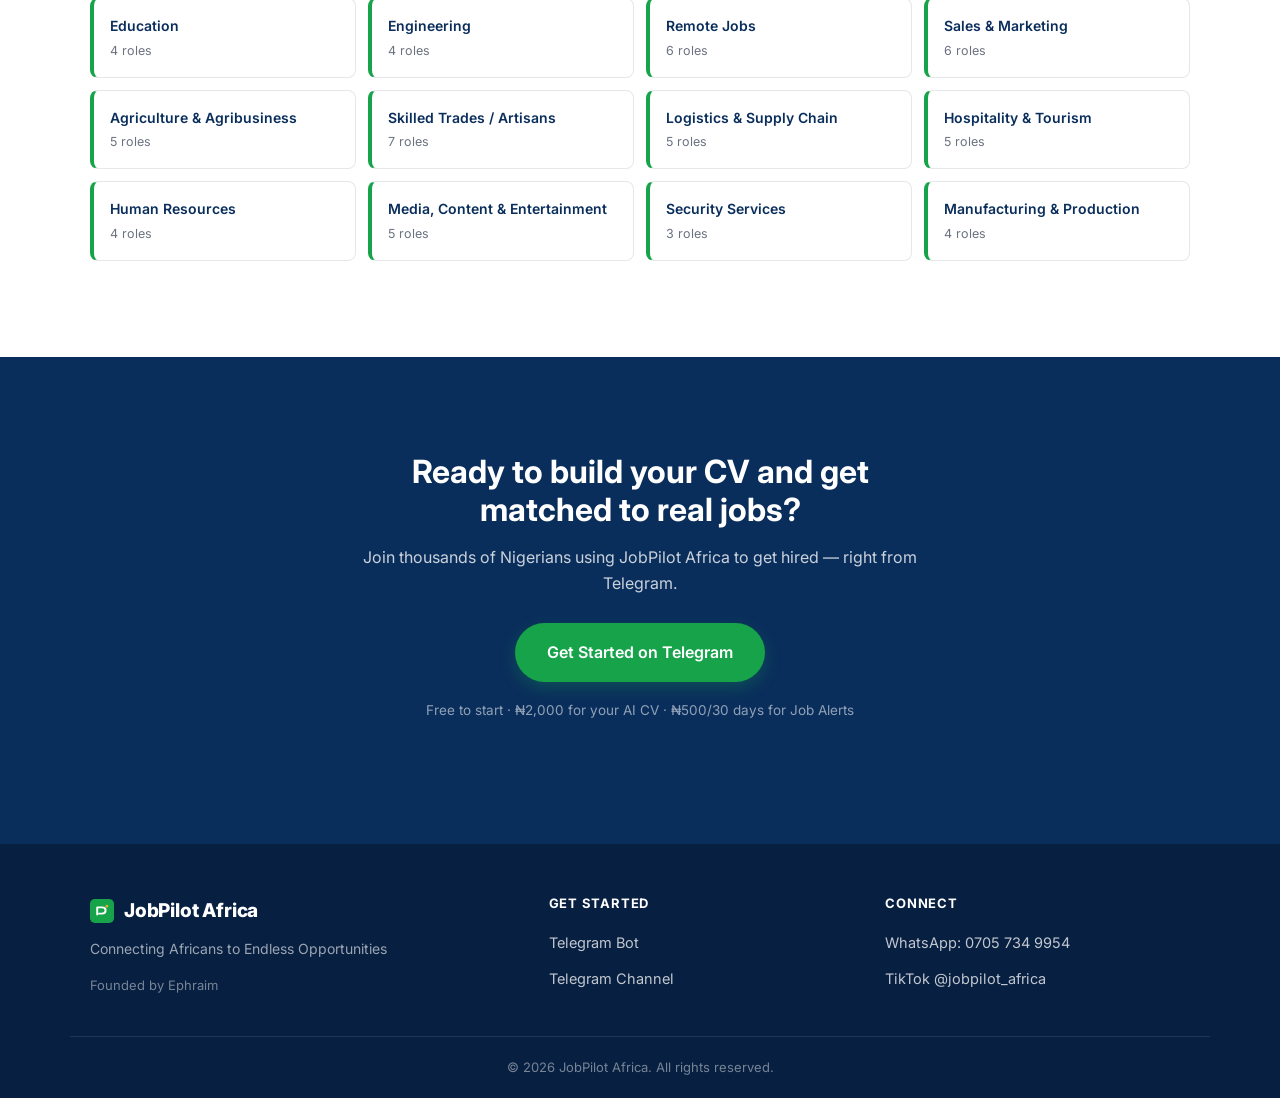
==== commit 56550a37: "Add mobile fixes and full-page airplane scroll animation" ====
--- a/index.html
+++ b/index.html
@@ -22,6 +22,50 @@
 <body>
 
 <a class="skip-link" href="#main">Skip to content</a>
+
+<!-- ============ SCROLL-DRIVEN FLIGHT PATH ============
+     A small branded jet travels the full length of the page as the user
+     scrolls — takes off near the hero, weaves left/right past each
+     section, loops loosely near the Live Opportunities and Categories
+     card grids, and lands at the final "Get Started on Telegram" button.
+     Fixed, full-viewport, decorative, pointer-events:none — never blocks
+     content. Sits at a lower z-index than every real content block (see
+     styles.css) so it visually ducks behind cards/headings and only shows
+     through in open background space. Driven entirely by scroll position;
+     see the flight-path section of script.js. -->
+<div class="scroll-progress" id="scrollProgress" aria-hidden="true"></div>
+
+<div class="flight-overlay" id="flightOverlay" aria-hidden="true">
+  <svg class="flight-trail-svg" viewBox="0 0 100 100" preserveAspectRatio="none">
+    <path id="flightGuide" class="flight-guide" d="M52.00,4.00 C54.22,4.67 72.89,8.67 72.00,10.00 C71.11,11.33 44.44,14.67 44.00,16.00 C43.56,17.33 68.89,20.67 68.00,22.00 C67.11,23.33 37.33,26.78 36.00,28.00 C34.67,29.22 51.78,32.11 56.00,33.00 C60.22,33.89 74.44,35.33 74.00,36.00 C73.56,36.67 52.67,38.33 52.00,39.00 C51.33,39.67 70.44,41.00 68.00,42.00 C65.56,43.00 31.56,46.67 30.00,48.00 C28.44,49.33 53.78,52.67 54.00,54.00 C54.22,55.33 31.78,59.00 32.00,60.00 C32.22,61.00 51.56,62.33 56.00,63.00 C60.44,63.67 72.89,65.44 72.00,66.00 C71.11,66.56 48.67,67.11 48.00,68.00 C47.33,68.89 67.56,72.67 66.00,74.00 C64.44,75.33 35.56,78.67 34.00,80.00 C32.44,81.33 50.22,84.22 52.00,86.00 C53.78,87.78 50.22,94.89 50.00,96.00" fill="none"/>
+    <path id="flightTrail" class="flight-trail" d="M52.00,4.00 C54.22,4.67 72.89,8.67 72.00,10.00 C71.11,11.33 44.44,14.67 44.00,16.00 C43.56,17.33 68.89,20.67 68.00,22.00 C67.11,23.33 37.33,26.78 36.00,28.00 C34.67,29.22 51.78,32.11 56.00,33.00 C60.22,33.89 74.44,35.33 74.00,36.00 C73.56,36.67 52.67,38.33 52.00,39.00 C51.33,39.67 70.44,41.00 68.00,42.00 C65.56,43.00 31.56,46.67 30.00,48.00 C28.44,49.33 53.78,52.67 54.00,54.00 C54.22,55.33 31.78,59.00 32.00,60.00 C32.22,61.00 51.56,62.33 56.00,63.00 C60.44,63.67 72.89,65.44 72.00,66.00 C71.11,66.56 48.67,67.11 48.00,68.00 C47.33,68.89 67.56,72.67 66.00,74.00 C64.44,75.33 35.56,78.67 34.00,80.00 C32.44,81.33 50.22,84.22 52.00,86.00 C53.78,87.78 50.22,94.89 50.00,96.00" fill="none"/>
+  </svg>
+  <div class="flight-plane" id="flightPlane">
+    <svg viewBox="0 0 24 24" aria-hidden="true">
+      <defs>
+        <linearGradient id="planeWing" x1="0" y1="0" x2="1" y2="1">
+          <stop offset="0%" stop-color="#123B70"/>
+          <stop offset="100%" stop-color="#0A2E5C"/>
+        </linearGradient>
+        <linearGradient id="planeSpine" x1="0" y1="0" x2="0" y2="1">
+          <stop offset="0%" stop-color="#FFFFFF"/>
+          <stop offset="100%" stop-color="#E7EBF0"/>
+        </linearGradient>
+      </defs>
+      <!-- wings + tail + nose silhouette (nose points along +x, matching the
+           rotation math in script.js) -->
+      <path fill="url(#planeWing)" d="M22.6,12 L19.8,14.6 L14.7,14.6 L8.7,23.3 L11.1,14.6 L5.6,14.6 L3.1,17.3 L4.1,14.6 L1.1,14.6 L1.1,9.4 L4.1,9.4 L3.1,6.7 L5.6,9.4 L11.1,9.4 L8.7,0.7 L14.7,9.4 L19.8,9.4 Z"/>
+      <!-- fuselage highlight -->
+      <path fill="url(#planeSpine)" d="M21.4,12 L19.6,13.4 L3.4,13.4 L2.4,12 L3.4,10.6 L19.6,10.6 Z"/>
+      <!-- livery underline -->
+      <path fill="#16A34A" d="M19.6,13.15 L19.6,13.4 L3.4,13.4 L3.4,13.15 Z"/>
+      <!-- gold nose accent -->
+      <circle cx="21.8" cy="12" r="0.7" fill="#D4AF37"/>
+      <!-- brand livery text -->
+      <text x="11.6" y="12.7" text-anchor="middle" class="flight-plane-text" textLength="17" lengthAdjust="spacingAndGlyphs">JobPilot Africa</text>
+    </svg>
+  </div>
+</div>
 
 <!-- ============ HEADER ============ -->
 <header class="site-header" id="top">
@@ -40,6 +84,7 @@
     <nav class="main-nav" id="main-nav" aria-label="Primary">
       <a href="#how-it-works">How It Works</a>
       <a href="#why-us">Why Us</a>
+      <a href="#trust">Trust &amp; Safety</a>
       <a href="#categories">Categories</a>
       <a href="https://t.me/jobpilotafrica" target="_blank" rel="noopener">Channel</a>
     </nav>
@@ -55,6 +100,7 @@
   <div class="mobile-nav" id="mobileNav">
     <a href="#how-it-works">How It Works</a>
     <a href="#why-us">Why Us</a>
+    <a href="#trust">Trust &amp; Safety</a>
     <a href="#categories">Categories</a>
     <a href="https://t.me/jobpilotafrica" target="_blank" rel="noopener">Our Channel</a>
     <a class="btn btn-primary" href="https://t.me/JobPilot_Africa_Bot" target="_blank" rel="noopener">Get Started on Telegram</a>
@@ -65,13 +111,14 @@
 
   <!-- ============ HERO ============ -->
   <section class="hero">
-    <div class="hero-blobs" aria-hidden="true">
-      <span class="blob blob-green"></span>
-      <span class="blob blob-gold"></span>
-      <span class="blob blob-navy"></span>
-    </div>
-
-    <div class="container hero-inner">
+    <div class="hero-top">
+      <div class="hero-blobs" id="heroBlobs" aria-hidden="true">
+        <span class="blob blob-green"></span>
+        <span class="blob blob-gold"></span>
+        <span class="blob blob-navy"></span>
+      </div>
+
+      <div class="container hero-inner">
       <div class="hero-copy">
         <p class="eyebrow hero-in hero-in-1">AI-powered job platform for Nigeria</p>
         <h1 class="hero-in hero-in-2">Connecting Africans to <span class="text-accent">Endless Opportunities</span></h1>
@@ -109,6 +156,7 @@
         </div>
         </div>
       </div>
+      </div>
     </div>
 
     <div class="stats-strip">
@@ -194,6 +242,25 @@
     </div>
   </section>
 
+  <!-- ============ LIVE OPPORTUNITIES ============ -->
+  <section class="section opportunities" id="opportunities">
+    <div class="container">
+      <div class="section-head reveal">
+        <p class="eyebrow">Live on JobPilot</p>
+        <h2>A few of today's opportunities</h2>
+        <p class="section-sub">A small sample of real, verified listings currently live inside JobPilot Africa — refreshed daily from our pipeline of 60+ real job sources.</p>
+      </div>
+
+      <div class="opportunity-grid reveal" id="opportunityGrid">
+        <!-- populated by JS from the opportunities array in script.js -->
+      </div>
+
+      <div class="cta-inline reveal">
+        <a class="btn btn-ghost btn-lg" href="https://t.me/JobPilot_Africa_Bot" target="_blank" rel="noopener">See all jobs on Telegram</a>
+      </div>
+    </div>
+  </section>
+
   <!-- ============ WHY JOBPILOT ============ -->
   <section class="section why-us" id="why-us">
     <div class="container">
@@ -205,8 +272,8 @@
       <div class="grid-3">
         <div class="feature reveal">
           <span class="feature-badge">AI</span>
-          <h3>Real AI, tailored to your role</h3>
-          <p>Not a generic template. Every interview is built specifically for your exact role, out of 81 supported roles.</p>
+          <h3>Real depth, not a generic template</h3>
+          <p>81 specific roles across 16 industries, each with its own tailored AI interview — from software engineer to electrician to farm manager. No shortcuts, no one-size-fits-all questions.</p>
         </div>
         <div class="feature reveal">
           <span class="feature-badge">✓</span>
@@ -225,8 +292,8 @@
         </div>
         <div class="feature reveal">
           <span class="feature-badge">₦</span>
-          <h3>Genuinely affordable</h3>
-          <p>A professional CV for ₦2,000 — a fraction of what agencies charge. Job Alerts from ₦500 / 30 days.</p>
+          <h3>One-time payment, not a subscription</h3>
+          <p>₦2,000, once per role — yours to keep. Comparable services elsewhere charge ₦5,000–₦15,000 every month for similar features. Job Alerts, if you want them, are ₦500 / 30 days.</p>
         </div>
         <div class="feature reveal">
           <span class="feature-badge">⚡</span>
@@ -237,6 +304,41 @@
     </div>
   </section>
 
+  <!-- ============ TRUST & SAFETY ============ -->
+  <section class="section trust" id="trust">
+    <div class="container">
+      <div class="section-head reveal">
+        <p class="eyebrow">Trust &amp; safety</p>
+        <h2>No fake listings. No wasted applications.</h2>
+        <p class="section-sub">Scam job postings are a real, common problem in Nigeria's job market. Here's exactly how JobPilot Africa protects you from them.</p>
+      </div>
+
+      <div class="grid-3">
+        <div class="card reveal">
+          <div class="card-icon" aria-hidden="true">
+            <svg width="24" height="24" viewBox="0 0 24 24" fill="none" stroke="#0A2E5C" stroke-width="1.8"><path d="M12 3l7 3v6c0 4.5-3 7.5-7 9-4-1.5-7-4.5-7-9V6l7-3z"/><path d="M9 12l2 2 4-4"/></svg>
+          </div>
+          <h3>Verified sources only</h3>
+          <p>Every listing comes from an established, real job source — never a random link, forwarded message, or unmoderated submission.</p>
+        </div>
+        <div class="card reveal">
+          <div class="card-icon" aria-hidden="true">
+            <svg width="24" height="24" viewBox="0 0 24 24" fill="none" stroke="#0A2E5C" stroke-width="1.8"><path d="M3 12a9 9 0 0 1 15-6.7L21 8"/><path d="M21 3v5h-5"/><path d="M21 12a9 9 0 0 1-15 6.7L3 16"/><path d="M3 21v-5h5"/></svg>
+          </div>
+          <h3>Refreshed every day</h3>
+          <p>Our automated pipeline re-checks all 60+ sources daily, so expired or stale postings don't linger on JobPilot.</p>
+        </div>
+        <div class="card reveal">
+          <div class="card-icon" aria-hidden="true">
+            <svg width="24" height="24" viewBox="0 0 24 24" fill="none" stroke="#0A2E5C" stroke-width="1.8"><path d="M17 20v-2a4 4 0 0 0-4-4H7a4 4 0 0 0-4 4v2"/><circle cx="10" cy="8" r="4"/><path d="M20 20v-2a4 4 0 0 0-3-3.87"/><path d="M15 4.13a4 4 0 0 1 0 7.75"/></svg>
+          </div>
+          <h3>Direct employer relationships — in progress</h3>
+          <p>We're actively building direct partnerships with Nigerian employers and recruitment agencies, for even more verified opportunities straight from the source.</p>
+        </div>
+      </div>
+    </div>
+  </section>
+
   <!-- ============ CATEGORIES ============ -->
   <section class="section categories" id="categories">
     <div class="container">
@@ -248,69 +350,6 @@
 
       <div class="category-grid reveal" id="categoryGrid">
         <!-- populated by JS -->
-      </div>
-    </div>
-  </section>
-
-  <!-- ============ JOURNEY (animated flight-path scene) ============ -->
-  <section class="section journey">
-    <div class="container">
-      <div class="section-head reveal">
-        <p class="eyebrow">The journey</p>
-        <h2>We connect you to where opportunity lands</h2>
-        <p class="section-sub">From your first message on Telegram to a job offer — JobPilot pilots the way.</p>
-      </div>
-
-      <div class="journey-scene reveal" aria-hidden="true">
-        <svg viewBox="0 0 1000 260" preserveAspectRatio="xMidYMid meet" role="img">
-          <!-- Job seekers, waiting to depart. Positioning lives on the outer
-               <g> (SVG attribute); the bob animation lives on the inner <g>
-               (CSS transform) — a CSS transform on the same element as an
-               SVG transform attribute replaces it entirely, so they must be
-               on separate nested elements or the position gets lost. -->
-          <g transform="translate(60,168)">
-            <g class="journey-person journey-person-a">
-              <circle cx="0" cy="-26" r="9" fill="#0A2E5C"/>
-              <path d="M -13,4 C -13,-12 13,-12 13,4 L 13,18 C 13,22 -13,22 -13,18 Z" fill="#0A2E5C"/>
-            </g>
-          </g>
-          <g transform="translate(96,178)">
-            <g class="journey-person journey-person-b">
-              <circle cx="0" cy="-26" r="9" fill="#16A34A"/>
-              <path d="M -13,4 C -13,-12 13,-12 13,4 L 13,18 C 13,22 -13,22 -13,18 Z" fill="#16A34A"/>
-            </g>
-          </g>
-          <g transform="translate(132,168)">
-            <g class="journey-person journey-person-c">
-              <circle cx="0" cy="-26" r="9" fill="#0A2E5C"/>
-              <path d="M -13,4 C -13,-12 13,-12 13,4 L 13,18 C 13,22 -13,22 -13,18 Z" fill="#0A2E5C"/>
-            </g>
-          </g>
-          <text x="96" y="222" text-anchor="middle" class="journey-label">Job seekers</text>
-
-          <!-- Flight path -->
-          <path class="journey-path" d="M180,175 C 330,55 540,35 860,72" fill="none" stroke="#0A2E5C" stroke-width="2" stroke-linecap="round" stroke-dasharray="2 10"/>
-
-          <!-- Destination: real career opportunities -->
-          <circle class="journey-pulse" cx="900" cy="72" r="34" fill="none" stroke="#D4AF37" stroke-width="2"/>
-          <circle cx="900" cy="72" r="30" fill="#0A2E5C"/>
-          <path d="M885,64 h30 a4,4 0 0 1 4,4 v18 a4,4 0 0 1 -4,4 h-30 a4,4 0 0 1 -4,-4 v-18 a4,4 0 0 1 4,-4 Z M893,64 v-6 a4,4 0 0 1 4,-4 h6 a4,4 0 0 1 4,4 v6" fill="none" stroke="#D4AF37" stroke-width="2.4" stroke-linejoin="round"/>
-          <text x="900" y="122" text-anchor="middle" class="journey-label">Career opportunities</text>
-
-          <!-- Plane + trailing "JobPilot" banner, flown along the path above -->
-          <g class="journey-plane">
-            <animateMotion dur="9s" repeatCount="indefinite" rotate="auto" path="M180,175 C 330,55 540,35 860,72"/>
-            <animate attributeName="opacity" values="0;1;1;0" keyTimes="0;0.08;0.9;1" dur="9s" repeatCount="indefinite"/>
-            <line x1="-24" y1="0" x2="-72" y2="0" stroke="#0A2E5C" stroke-width="1.5"/>
-            <rect x="-140" y="-13" width="68" height="26" rx="5" fill="#FFFFFF" stroke="#0A2E5C" stroke-width="1.5"/>
-            <text x="-106" y="4" text-anchor="middle" class="journey-banner-text">JobPilot</text>
-            <path d="M -20,0 C -14,-6 8,-7 20,0 C 8,7 -14,6 -20,0 Z" fill="#0A2E5C"/>
-            <path d="M -2,-2 L -10,-17 L 5,-3 Z" fill="#16A34A"/>
-            <path d="M -2,2 L -10,17 L 5,3 Z" fill="#16A34A"/>
-            <path d="M -17,-2 L -25,-11 L -9,-3 Z" fill="#16A34A"/>
-            <circle cx="11" cy="0" r="2.4" fill="#D4AF37"/>
-          </g>
-        </svg>
       </div>
     </div>
   </section>
--- a/styles.css
+++ b/styles.css
@@ -67,6 +67,97 @@
   z-index: 1000;
 }
 .skip-link:focus { left: 0; }
+
+/* ---------- Scroll progress bar ---------- */
+.scroll-progress {
+  position: fixed;
+  top: 0;
+  left: 0;
+  height: 3px;
+  width: 100%;
+  z-index: 200;
+  background: transparent;
+  pointer-events: none;
+}
+.scroll-progress::before {
+  content: '';
+  display: block;
+  height: 100%;
+  width: var(--scroll-pct, 0%);
+  background: linear-gradient(90deg, var(--green), var(--gold));
+  transition: width 0.05s linear;
+}
+
+/* ---------- Scroll-driven flight path ----------
+   A small branded jet travels the entire page as the user scrolls, from
+   the hero to the final CTA button (see the flight-path section of
+   script.js for the scroll-progress → path-position math). Fixed +
+   pointer-events:none so it never blocks page content. z-index is
+   deliberately LOWER than every real content block (see the "keep content
+   above the plane" rule further down) so the plane visually passes behind
+   cards/headings and only shows through open background space — this is
+   what creates the sense of the plane traveling *through* the page rather
+   than floating on top of it. */
+.flight-overlay {
+  position: fixed;
+  inset: 0;
+  z-index: 15;
+  pointer-events: none;
+  overflow: hidden;
+}
+.flight-trail-svg {
+  position: absolute;
+  inset: 0;
+  width: 100%;
+  height: 100%;
+}
+/* Invisible — used purely as scroll-geometry (getTotalLength/getPointAtLength)
+   for positioning the plane. The visible trail is the separate faint dashed
+   path below, sharing the same "d". */
+.flight-guide { stroke: none; }
+/* Extremely subtle support trail — optional texture behind the plane, never
+   the focal point. */
+.flight-trail {
+  stroke: var(--navy);
+  stroke-width: 0.35;
+  stroke-dasharray: 1.1 2.6;
+  stroke-linecap: round;
+  opacity: 0.08;
+}
+.flight-plane {
+  position: absolute;
+  top: 0;
+  left: 0;
+  width: 58px;
+  height: 58px;
+  margin: -29px 0 0 -29px;
+  filter: drop-shadow(0 3px 6px rgba(10, 46, 92, 0.25));
+  transform: translate3d(var(--plane-x, 0px), var(--plane-y, 0px), 0) rotate(var(--plane-rot, 0deg)) scale(var(--plane-scale, 1));
+  will-change: transform;
+  opacity: var(--plane-opacity, 0);
+  transition: opacity 0.3s ease;
+}
+.flight-plane svg { width: 100%; height: 100%; overflow: visible; }
+.flight-plane-text {
+  font-family: var(--font);
+  font-size: 2.15px;
+  font-weight: 800;
+  fill: var(--navy);
+}
+@media (max-width: 640px) {
+  .flight-plane { width: 36px; height: 36px; margin: -18px 0 0 -18px; }
+}
+
+/* Keep every real content block above the plane's z-index (15) so it can
+   never cover text, while still giving it "depth" — it ducks behind these
+   boxes as it travels and only shows through the open gaps between them
+   (e.g. the space between grid cards). .hero-inner and .site-header get
+   the same treatment via their own rules above/below. */
+.card, .step, .feature, .category-card, .opportunity-card,
+.stats-strip, .section-head, .cta-inline, .final-cta-inner {
+  position: relative;
+  z-index: 20;
+}
 
 /* ---------- Buttons ---------- */
 .btn {
@@ -218,10 +309,17 @@
 .mobile-nav .btn { margin: 14px 20px; }
 
 /* ---------- Hero ---------- */
-.hero { background: linear-gradient(180deg, #F8FAFC 0%, #FFFFFF 100%); overflow: hidden; position: relative; }
+.hero { background: linear-gradient(180deg, #F8FAFC 0%, #FFFFFF 100%); }
+/* hero-top contains the blobs' absolute positioning context — deliberately
+   does NOT include .stats-strip below, so the blobs can never paint over it
+   (they used to, when .hero itself was the containing block: an absolutely
+   positioned z-index:0 layer paints *after* — i.e. on top of — a plain
+   static in-flow sibling like .stats-strip in CSS's stacking order, which
+   is what was washing out the ₦2,000 stat). */
+.hero-top { position: relative; overflow: hidden; }
 .hero-inner {
   position: relative;
-  z-index: 1;
+  z-index: 20;
   display: grid;
   grid-template-columns: 1fr;
   gap: 40px;
@@ -229,45 +327,60 @@
   align-items: center;
 }
 
-/* Ambient background blobs */
+/* Ambient background blobs — confined to .hero-top, sized with clamp() so
+   they scale down on narrow screens instead of overlapping the headline. */
 .hero-blobs {
   position: absolute;
   inset: 0;
   z-index: 0;
   overflow: hidden;
   pointer-events: none;
+  transform: translateY(calc(var(--hero-scroll, 0) * 30px));
+  opacity: calc(1 - var(--hero-scroll, 0) * 0.6);
+  transition: opacity 0.1s linear;
 }
 .blob {
   position: absolute;
   border-radius: 50%;
-  filter: blur(60px);
-  opacity: 0.16;
+  filter: blur(40px);
+  opacity: 0.14;
   will-change: transform;
 }
 .blob-green {
-  width: 360px; height: 360px;
+  width: clamp(110px, 34vw, 340px);
+  height: clamp(110px, 34vw, 340px);
   background: var(--green);
-  top: -120px; left: -80px;
+  top: -12%;
+  left: -10%;
   animation: blobDrift 16s ease-in-out infinite;
 }
 .blob-gold {
-  width: 260px; height: 260px;
+  width: clamp(90px, 24vw, 240px);
+  height: clamp(90px, 24vw, 240px);
   background: var(--gold);
-  top: 40px; right: -60px;
+  top: 42%;
+  right: -8%;
   animation: blobDrift 20s ease-in-out infinite reverse;
 }
 .blob-navy {
-  width: 300px; height: 300px;
+  width: clamp(100px, 28vw, 280px);
+  height: clamp(100px, 28vw, 280px);
   background: var(--navy);
-  bottom: -140px; left: 30%;
-  opacity: 0.1;
+  bottom: -14%;
+  left: 22%;
+  opacity: 0.09;
   animation: blobDrift 18s ease-in-out infinite;
   animation-delay: -4s;
 }
 @keyframes blobDrift {
   0%, 100% { transform: translate(0, 0) scale(1); }
-  33% { transform: translate(30px, 20px) scale(1.08); }
-  66% { transform: translate(-20px, 30px) scale(0.95); }
+  33% { transform: translate(16px, 12px) scale(1.06); }
+  66% { transform: translate(-12px, 16px) scale(0.96); }
+}
+@media (max-width: 480px) {
+  .blob { filter: blur(28px); opacity: 0.12; }
+  .blob-green { top: -14%; left: -14%; }
+  .blob-gold { top: 46%; right: -12%; }
 }
 
 /* Staggered hero entrance */
@@ -585,58 +698,61 @@
 .category-card .cat-name { display: block; font-weight: 600; font-size: 14px; color: var(--navy); margin-bottom: 3px; }
 .category-card .cat-count { display: block; font-size: 12.5px; color: #6B7280; }
 
-/* Journey (animated flight-path scene) */
-.section.journey { background: var(--white); }
-.journey-scene {
-  max-width: 900px;
-  margin: 0 auto;
-}
-.journey-scene svg { width: 100%; height: auto; display: block; overflow: visible; }
-
-.journey-label {
-  font-family: var(--font);
-  font-size: 15px;
+/* Live Opportunities */
+.opportunity-grid {
+  display: grid;
+  grid-template-columns: 1fr;
+  gap: 14px;
+  margin-bottom: 32px;
+}
+.opportunity-card {
+  background: var(--white);
+  border: 1px solid var(--border);
+  border-radius: var(--radius-md);
+  padding: 20px 22px;
+  display: flex;
+  align-items: center;
+  justify-content: space-between;
+  gap: 16px;
+  flex-wrap: wrap;
+  opacity: 0;
+  transform: translateY(14px);
+  transition: transform 0.25s cubic-bezier(0.22, 1, 0.36, 1), box-shadow 0.25s ease, border-color 0.25s ease;
+}
+.opportunity-grid.is-visible .opportunity-card {
+  animation: fadeInUp 0.55s cubic-bezier(0.22, 1, 0.36, 1) forwards;
+}
+.opportunity-card:hover {
+  transform: translateY(-3px);
+  box-shadow: var(--shadow-md);
+  border-color: var(--green);
+}
+.opportunity-main { min-width: 0; }
+.opportunity-title {
+  display: block;
+  font-weight: 700;
+  font-size: 15.5px;
+  color: var(--navy);
+  margin-bottom: 4px;
+}
+.opportunity-meta {
+  display: flex;
+  flex-wrap: wrap;
+  align-items: center;
+  gap: 8px;
+  font-size: 13px;
+  color: #6B7280;
+}
+.opportunity-meta .dot-sep::before { content: '·'; margin-right: 8px; color: #C7CCD3; }
+.opportunity-category {
+  flex-shrink: 0;
+  font-size: 12px;
   font-weight: 600;
-  fill: var(--grey-dark);
-}
-.journey-banner-text {
-  font-family: var(--font);
-  font-size: 13px;
-  font-weight: 700;
-  fill: var(--navy);
-}
-
-.journey-person {
-  transform-box: fill-box;
-  transform-origin: center;
-  animation: personBob 2.6s ease-in-out infinite;
-}
-.journey-person-b { animation-delay: 0.3s; }
-.journey-person-c { animation-delay: 0.6s; }
-@keyframes personBob {
-  0%, 100% { transform: translateY(0); }
-  50% { transform: translateY(-5px); }
-}
-
-.journey-path {
-  animation: dashMarch 1.4s linear infinite;
-}
-@keyframes dashMarch { to { stroke-dashoffset: -24; } }
-
-.journey-pulse {
-  transform-box: fill-box;
-  transform-origin: center;
-  animation: pulseRing 2.4s ease-out infinite;
-}
-@keyframes pulseRing {
-  0% { transform: scale(0.9); opacity: 0.7; }
-  80%, 100% { transform: scale(1.4); opacity: 0; }
-}
-
-.journey-plane { opacity: 0; }
-
-@media (min-width: 640px) {
-  .journey-label { font-size: 16px; }
+  color: var(--green);
+  background: #E7F7EC;
+  border-radius: 999px;
+  padding: 6px 14px;
+  white-space: nowrap;
 }
 
 /* Final CTA */
@@ -705,20 +821,20 @@
   /* Kill auto-playing / scroll-triggered entrance animations, but leave
      hover micro-interactions (transitions) intact since those are
      user-initiated and not the kind of motion this preference targets. */
-  .reveal, .category-card,
+  .reveal, .category-card, .opportunity-card,
   .hero-in, .chat-bubble, .typing-indicator, .cv-preview, .cv-line,
-  .phone-card-float, .blob,
-  .journey-person, .journey-path, .journey-pulse {
+  .phone-card-float, .blob {
     opacity: 1 !important;
     transform: none !important;
     animation: none !important;
   }
   #phoneCard { transition: none; }
   .btn::before { display: none; }
-  /* The plane's flight is SMIL (animateMotion), which CSS can't pause —
-     script.js strips those elements under this same preference and shows
-     the plane resting at the destination badge instead. */
-  .journey-plane { opacity: 1 !important; }
+  .hero-blobs { transform: none !important; opacity: 0.14 !important; }
+  /* The flight path and scroll progress bar are continuous scroll-linked
+     motion — script.js skips setting them up entirely under this
+     preference, so the plane and trail simply stay hidden. */
+  .flight-overlay { display: none; }
   html { scroll-behavior: auto; }
 }
 
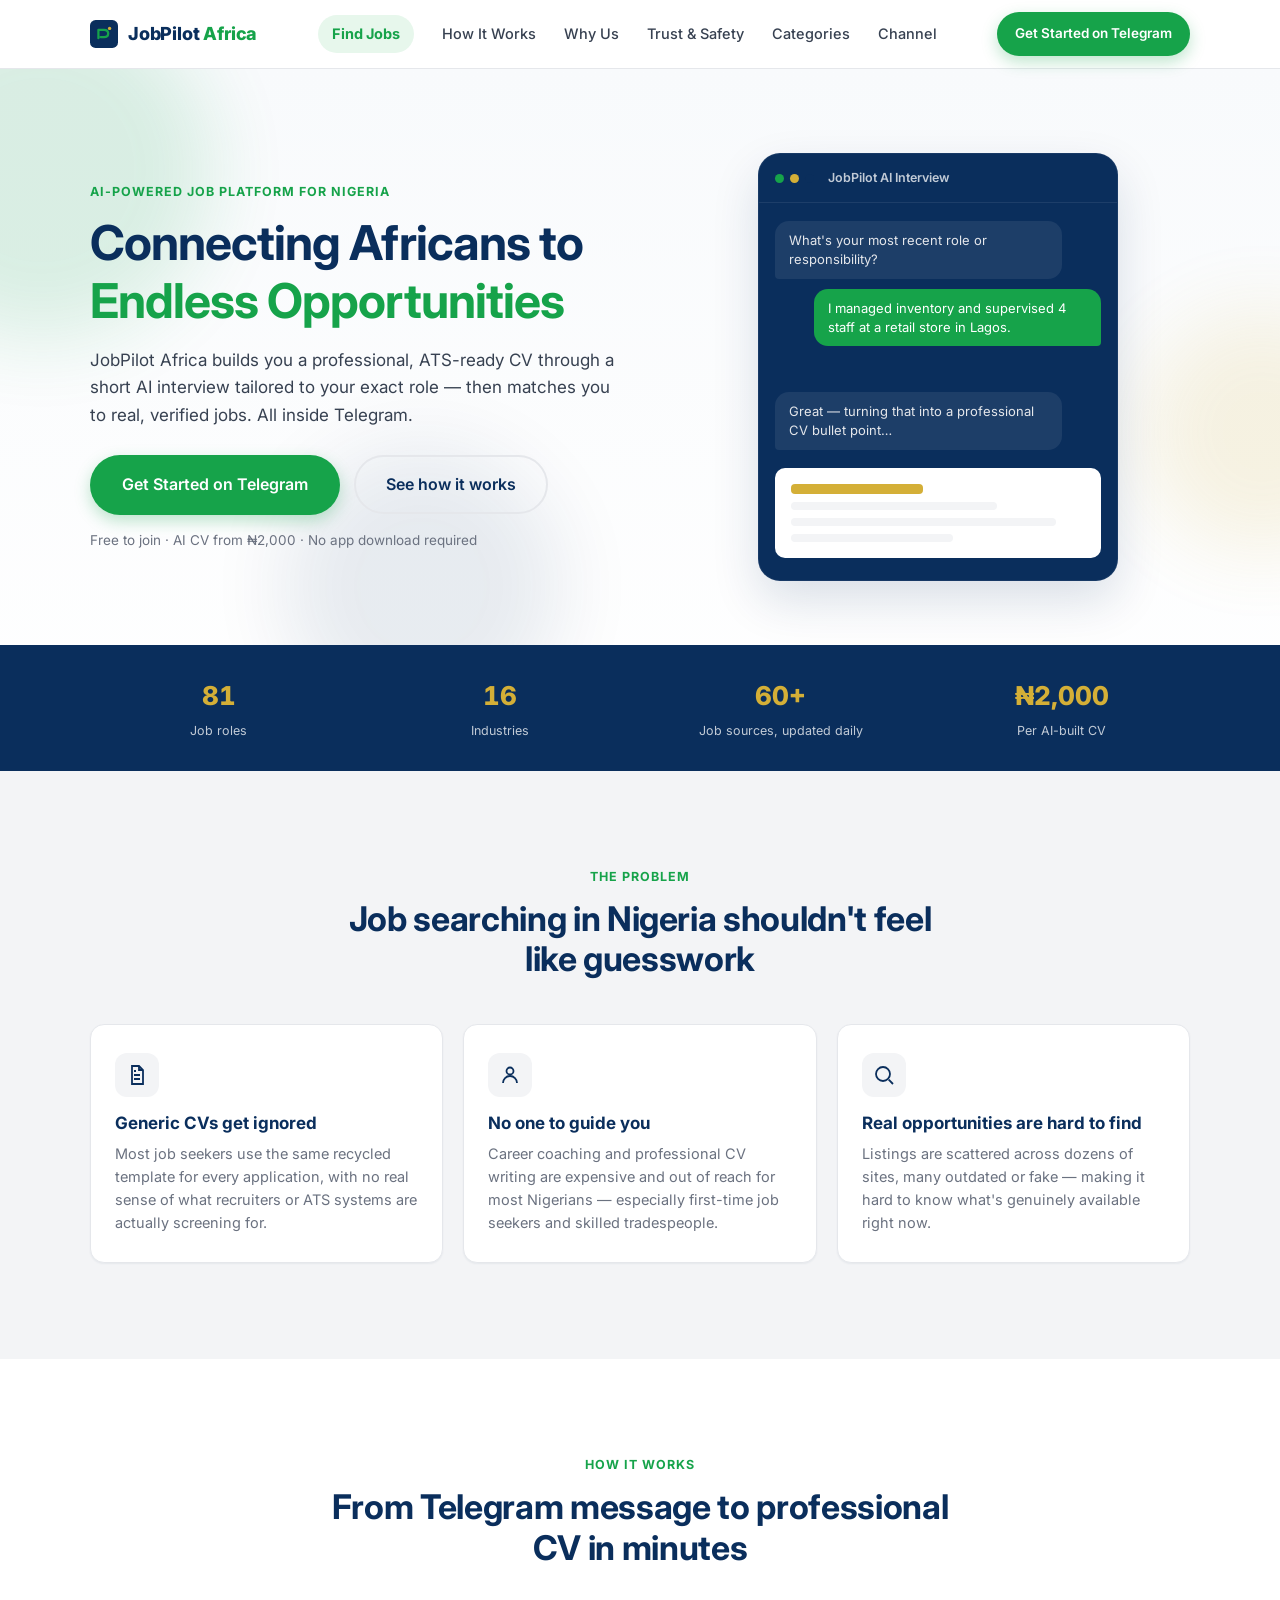
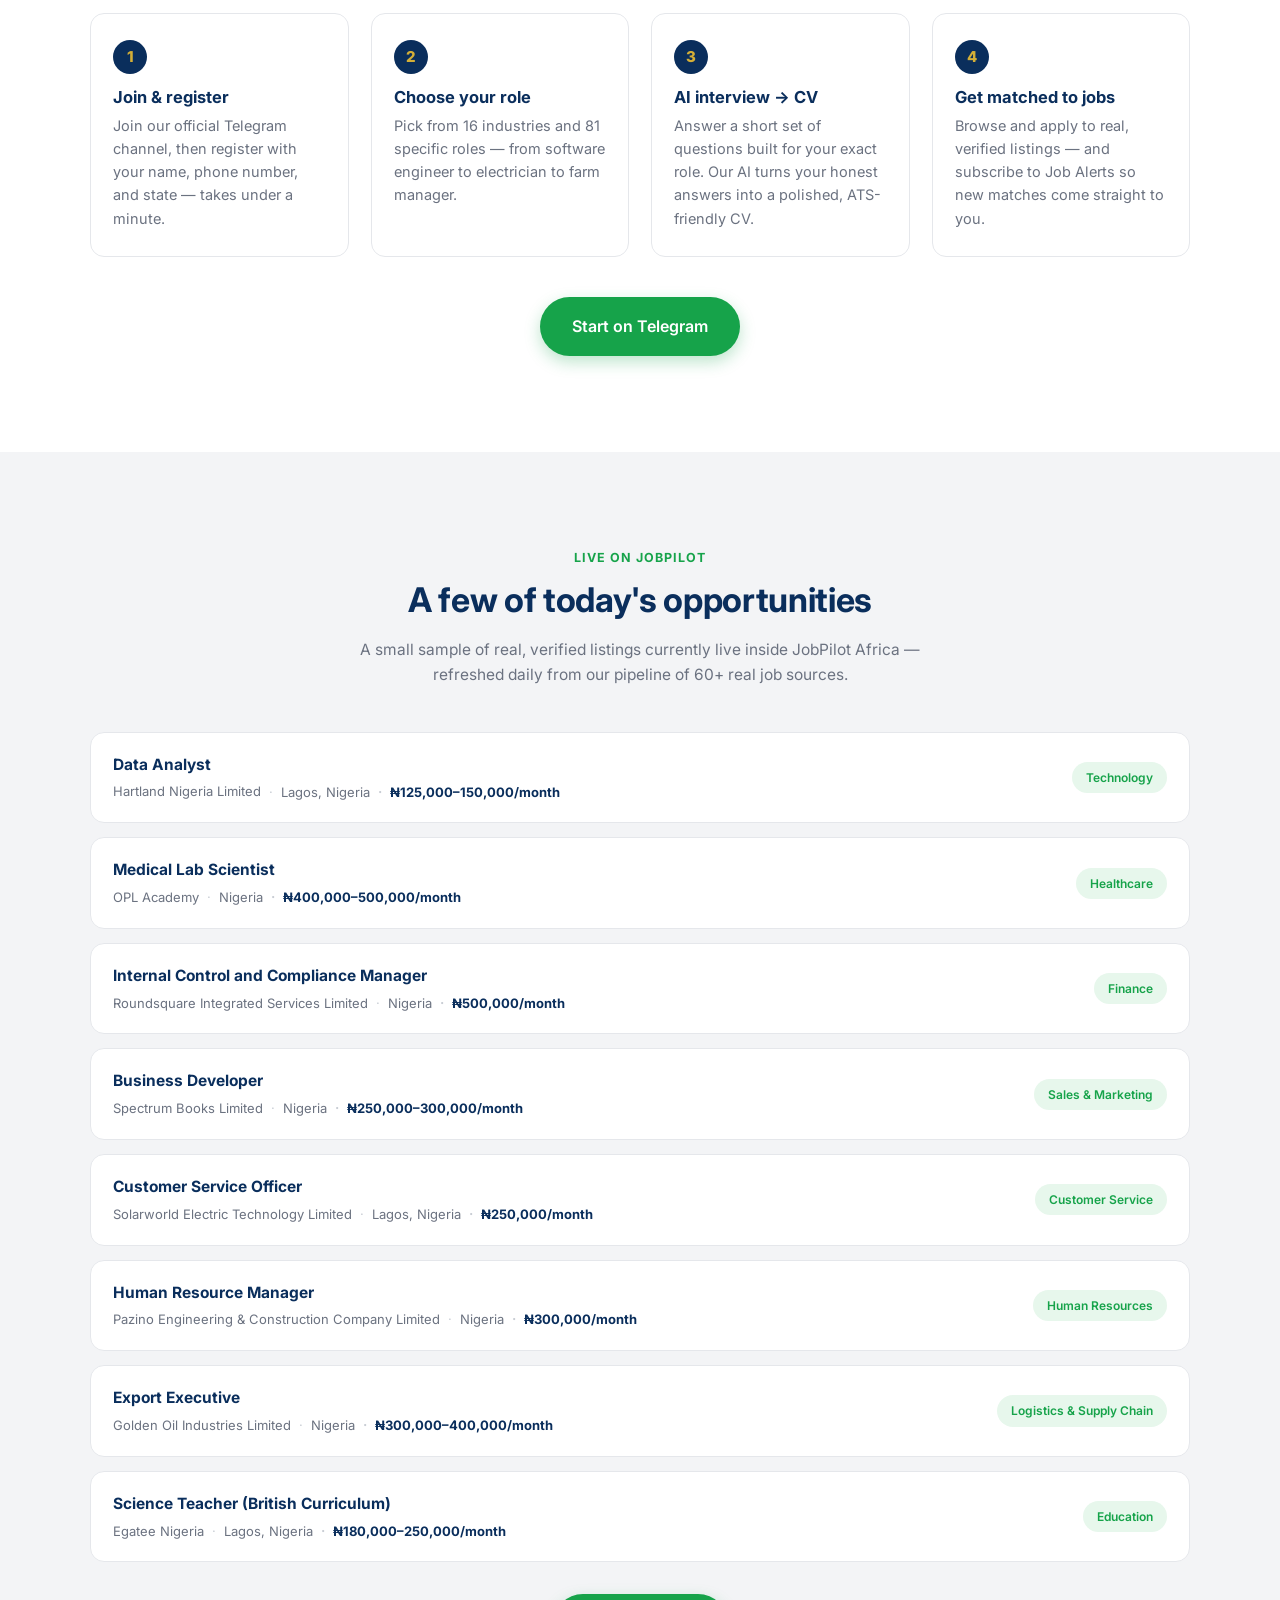
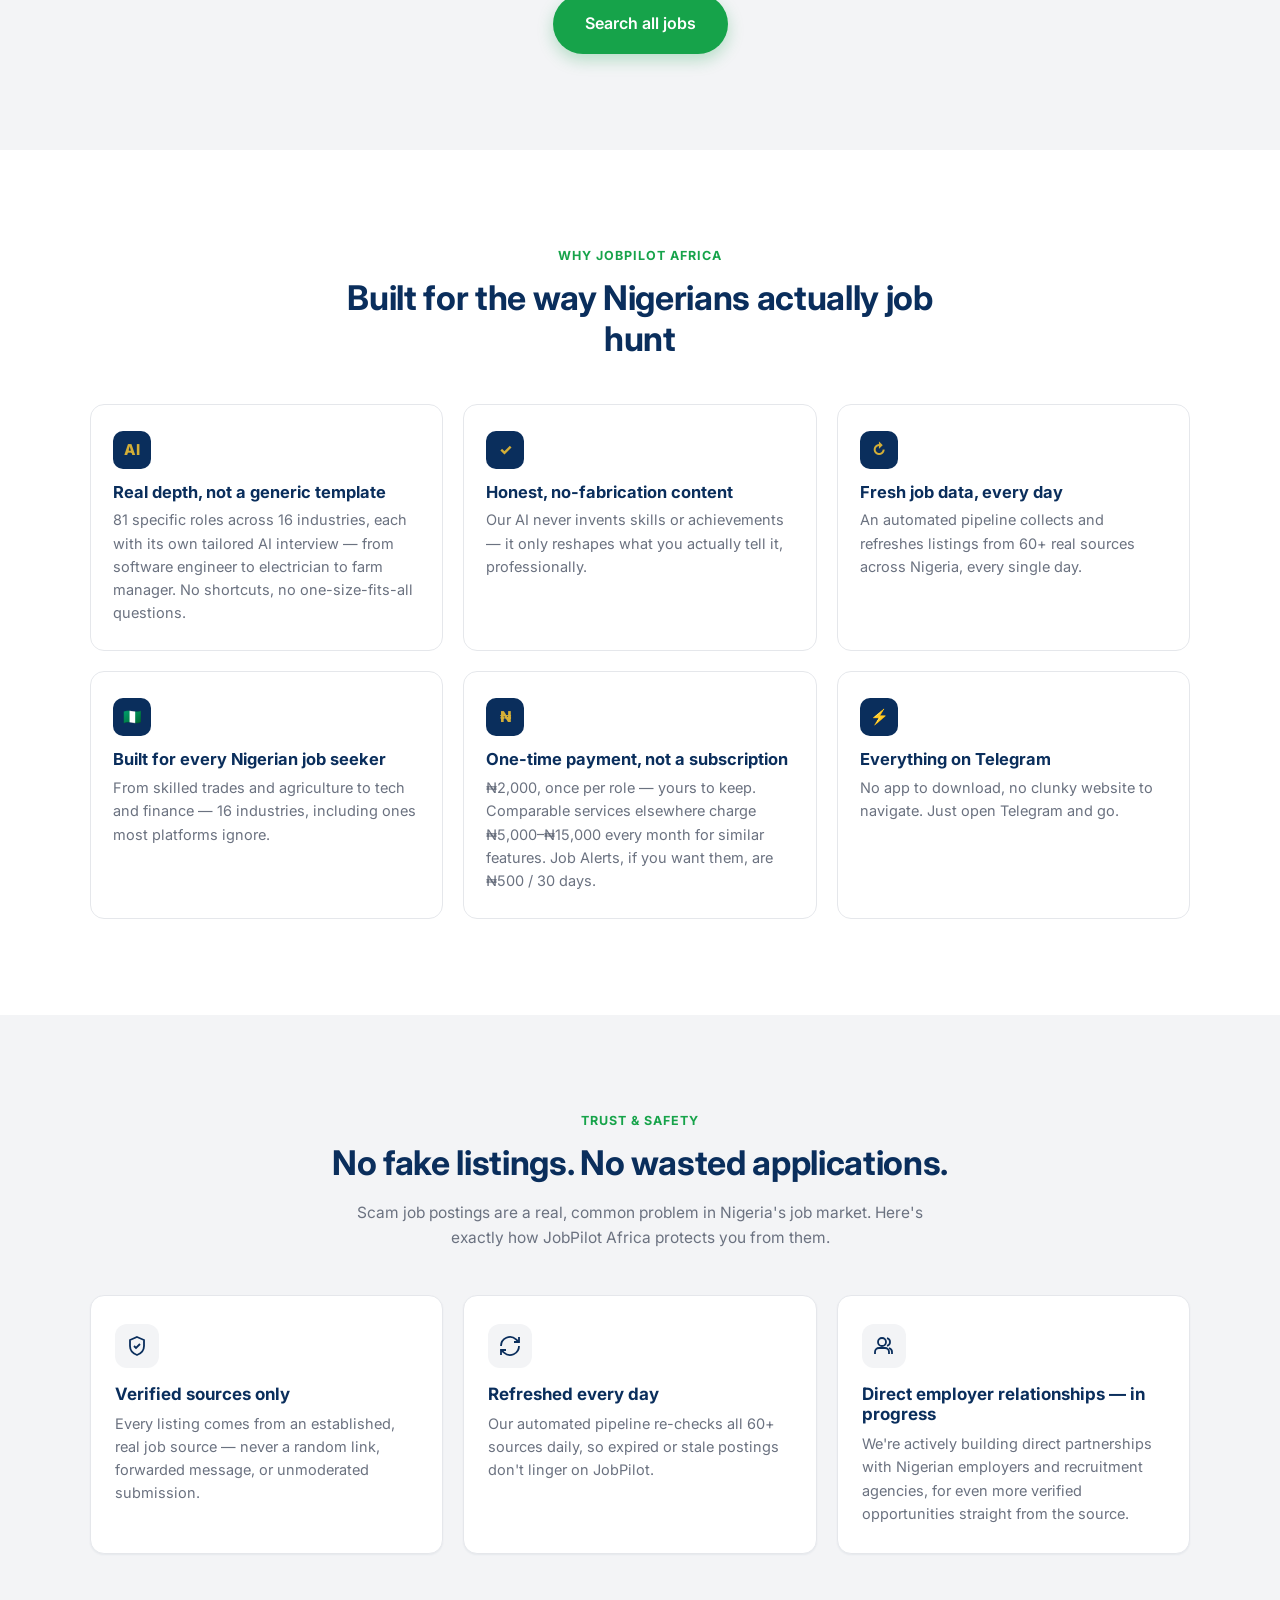
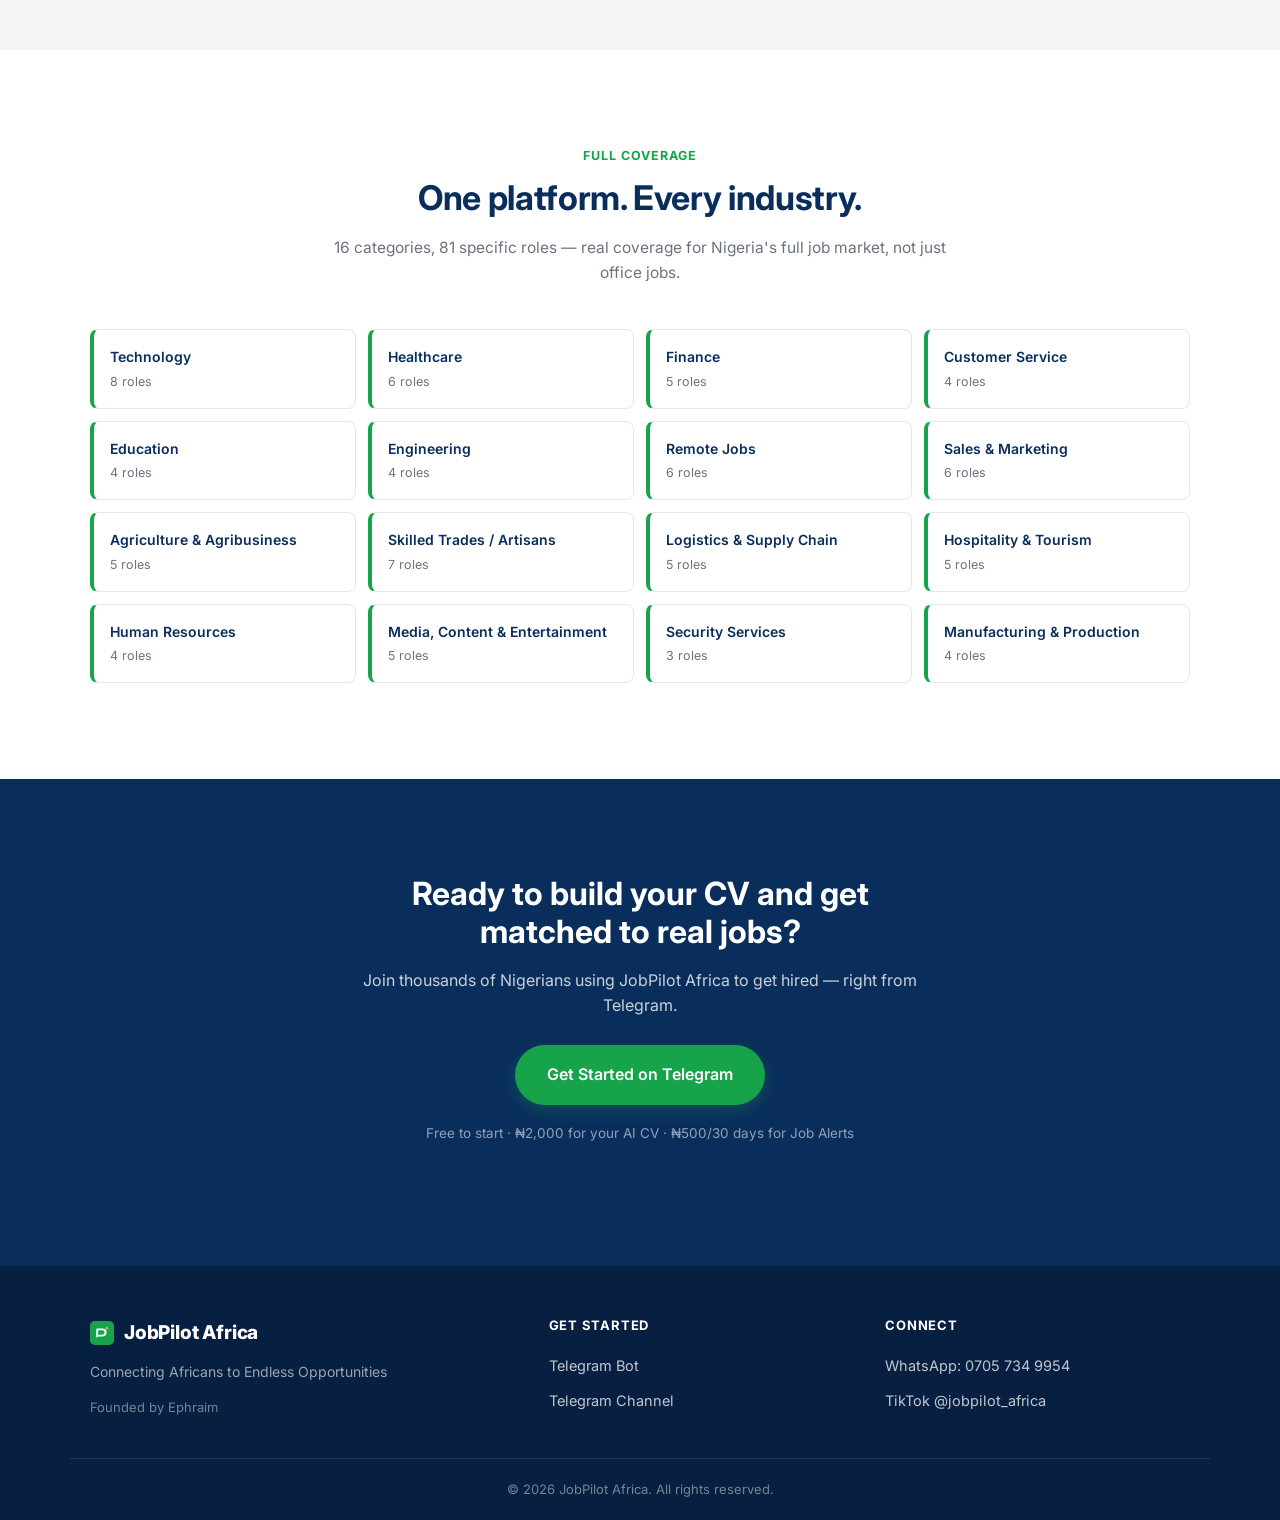
==== commit ad6b69bc: "Add jobs search page, remove flight animation, add favicon" ====
--- a/index.html
+++ b/index.html
@@ -11,7 +11,10 @@
 <meta property="og:description" content="Get an AI-built, ATS-ready CV and real job matches — right inside Telegram.">
 <meta property="og:type" content="website">
 
-<link rel="icon" href="data:image/svg+xml,%3Csvg xmlns='http://www.w3.org/2000/svg' viewBox='0 0 100 100'%3E%3Crect width='100' height='100' rx='20' fill='%230A2E5C'/%3E%3Cpath d='M30 65 L30 35 L50 35 Q65 35 65 48 Q65 61 50 61 L38 61' stroke='%2316A34A' stroke-width='8' fill='none' stroke-linecap='round' stroke-linejoin='round'/%3E%3Ccircle cx='70' cy='30' r='6' fill='%23D4AF37'/%3E%3C/svg%3E" type="image/svg+xml">
+<link rel="icon" href="favicon.ico" sizes="any">
+<link rel="icon" href="favicon-32.png" type="image/png" sizes="32x32">
+<link rel="icon" href="favicon-192.png" type="image/png" sizes="192x192">
+<link rel="apple-touch-icon" href="apple-touch-icon.png">
 
 <link rel="preconnect" href="https://fonts.googleapis.com">
 <link rel="preconnect" href="https://fonts.gstatic.com" crossorigin>
@@ -23,49 +26,9 @@
 
 <a class="skip-link" href="#main">Skip to content</a>
 
-<!-- ============ SCROLL-DRIVEN FLIGHT PATH ============
-     A small branded jet travels the full length of the page as the user
-     scrolls — takes off near the hero, weaves left/right past each
-     section, loops loosely near the Live Opportunities and Categories
-     card grids, and lands at the final "Get Started on Telegram" button.
-     Fixed, full-viewport, decorative, pointer-events:none — never blocks
-     content. Sits at a lower z-index than every real content block (see
-     styles.css) so it visually ducks behind cards/headings and only shows
-     through in open background space. Driven entirely by scroll position;
-     see the flight-path section of script.js. -->
+<!-- Thin gradient bar across the very top that fills in as the user scrolls
+     down the page. -->
 <div class="scroll-progress" id="scrollProgress" aria-hidden="true"></div>
-
-<div class="flight-overlay" id="flightOverlay" aria-hidden="true">
-  <svg class="flight-trail-svg" viewBox="0 0 100 100" preserveAspectRatio="none">
-    <path id="flightGuide" class="flight-guide" d="M52.00,4.00 C54.22,4.67 72.89,8.67 72.00,10.00 C71.11,11.33 44.44,14.67 44.00,16.00 C43.56,17.33 68.89,20.67 68.00,22.00 C67.11,23.33 37.33,26.78 36.00,28.00 C34.67,29.22 51.78,32.11 56.00,33.00 C60.22,33.89 74.44,35.33 74.00,36.00 C73.56,36.67 52.67,38.33 52.00,39.00 C51.33,39.67 70.44,41.00 68.00,42.00 C65.56,43.00 31.56,46.67 30.00,48.00 C28.44,49.33 53.78,52.67 54.00,54.00 C54.22,55.33 31.78,59.00 32.00,60.00 C32.22,61.00 51.56,62.33 56.00,63.00 C60.44,63.67 72.89,65.44 72.00,66.00 C71.11,66.56 48.67,67.11 48.00,68.00 C47.33,68.89 67.56,72.67 66.00,74.00 C64.44,75.33 35.56,78.67 34.00,80.00 C32.44,81.33 50.22,84.22 52.00,86.00 C53.78,87.78 50.22,94.89 50.00,96.00" fill="none"/>
-    <path id="flightTrail" class="flight-trail" d="M52.00,4.00 C54.22,4.67 72.89,8.67 72.00,10.00 C71.11,11.33 44.44,14.67 44.00,16.00 C43.56,17.33 68.89,20.67 68.00,22.00 C67.11,23.33 37.33,26.78 36.00,28.00 C34.67,29.22 51.78,32.11 56.00,33.00 C60.22,33.89 74.44,35.33 74.00,36.00 C73.56,36.67 52.67,38.33 52.00,39.00 C51.33,39.67 70.44,41.00 68.00,42.00 C65.56,43.00 31.56,46.67 30.00,48.00 C28.44,49.33 53.78,52.67 54.00,54.00 C54.22,55.33 31.78,59.00 32.00,60.00 C32.22,61.00 51.56,62.33 56.00,63.00 C60.44,63.67 72.89,65.44 72.00,66.00 C71.11,66.56 48.67,67.11 48.00,68.00 C47.33,68.89 67.56,72.67 66.00,74.00 C64.44,75.33 35.56,78.67 34.00,80.00 C32.44,81.33 50.22,84.22 52.00,86.00 C53.78,87.78 50.22,94.89 50.00,96.00" fill="none"/>
-  </svg>
-  <div class="flight-plane" id="flightPlane">
-    <svg viewBox="0 0 24 24" aria-hidden="true">
-      <defs>
-        <linearGradient id="planeWing" x1="0" y1="0" x2="1" y2="1">
-          <stop offset="0%" stop-color="#123B70"/>
-          <stop offset="100%" stop-color="#0A2E5C"/>
-        </linearGradient>
-        <linearGradient id="planeSpine" x1="0" y1="0" x2="0" y2="1">
-          <stop offset="0%" stop-color="#FFFFFF"/>
-          <stop offset="100%" stop-color="#E7EBF0"/>
-        </linearGradient>
-      </defs>
-      <!-- wings + tail + nose silhouette (nose points along +x, matching the
-           rotation math in script.js) -->
-      <path fill="url(#planeWing)" d="M22.6,12 L19.8,14.6 L14.7,14.6 L8.7,23.3 L11.1,14.6 L5.6,14.6 L3.1,17.3 L4.1,14.6 L1.1,14.6 L1.1,9.4 L4.1,9.4 L3.1,6.7 L5.6,9.4 L11.1,9.4 L8.7,0.7 L14.7,9.4 L19.8,9.4 Z"/>
-      <!-- fuselage highlight -->
-      <path fill="url(#planeSpine)" d="M21.4,12 L19.6,13.4 L3.4,13.4 L2.4,12 L3.4,10.6 L19.6,10.6 Z"/>
-      <!-- livery underline -->
-      <path fill="#16A34A" d="M19.6,13.15 L19.6,13.4 L3.4,13.4 L3.4,13.15 Z"/>
-      <!-- gold nose accent -->
-      <circle cx="21.8" cy="12" r="0.7" fill="#D4AF37"/>
-      <!-- brand livery text -->
-      <text x="11.6" y="12.7" text-anchor="middle" class="flight-plane-text" textLength="17" lengthAdjust="spacingAndGlyphs">JobPilot Africa</text>
-    </svg>
-  </div>
-</div>
 
 <!-- ============ HEADER ============ -->
 <header class="site-header" id="top">
@@ -82,6 +45,7 @@
     </a>
 
     <nav class="main-nav" id="main-nav" aria-label="Primary">
+      <a href="jobs.html" class="nav-highlight">Find Jobs</a>
       <a href="#how-it-works">How It Works</a>
       <a href="#why-us">Why Us</a>
       <a href="#trust">Trust &amp; Safety</a>
@@ -98,6 +62,7 @@
   </div>
 
   <div class="mobile-nav" id="mobileNav">
+    <a href="jobs.html" class="nav-highlight">Find Jobs</a>
     <a href="#how-it-works">How It Works</a>
     <a href="#why-us">Why Us</a>
     <a href="#trust">Trust &amp; Safety</a>
@@ -252,11 +217,11 @@
       </div>
 
       <div class="opportunity-grid reveal" id="opportunityGrid">
-        <!-- populated by JS from the opportunities array in script.js -->
+        <!-- populated by JS from the JOBPILOT_JOBS data in jobs-data.js -->
       </div>
 
       <div class="cta-inline reveal">
-        <a class="btn btn-ghost btn-lg" href="https://t.me/JobPilot_Africa_Bot" target="_blank" rel="noopener">See all jobs on Telegram</a>
+        <a class="btn btn-primary btn-lg" href="jobs.html">Search all jobs</a>
       </div>
     </div>
   </section>
@@ -402,6 +367,7 @@
   </div>
 </footer>
 
+<script src="jobs-data.js"></script>
 <script src="script.js"></script>
 </body>
 </html>
--- a/styles.css
+++ b/styles.css
@@ -88,75 +88,12 @@
   transition: width 0.05s linear;
 }
 
-/* ---------- Scroll-driven flight path ----------
-   A small branded jet travels the entire page as the user scrolls, from
-   the hero to the final CTA button (see the flight-path section of
-   script.js for the scroll-progress → path-position math). Fixed +
-   pointer-events:none so it never blocks page content. z-index is
-   deliberately LOWER than every real content block (see the "keep content
-   above the plane" rule further down) so the plane visually passes behind
-   cards/headings and only shows through open background space — this is
-   what creates the sense of the plane traveling *through* the page rather
-   than floating on top of it. */
-.flight-overlay {
-  position: fixed;
-  inset: 0;
-  z-index: 15;
-  pointer-events: none;
-  overflow: hidden;
-}
-.flight-trail-svg {
-  position: absolute;
-  inset: 0;
-  width: 100%;
-  height: 100%;
-}
-/* Invisible — used purely as scroll-geometry (getTotalLength/getPointAtLength)
-   for positioning the plane. The visible trail is the separate faint dashed
-   path below, sharing the same "d". */
-.flight-guide { stroke: none; }
-/* Extremely subtle support trail — optional texture behind the plane, never
-   the focal point. */
-.flight-trail {
-  stroke: var(--navy);
-  stroke-width: 0.35;
-  stroke-dasharray: 1.1 2.6;
-  stroke-linecap: round;
-  opacity: 0.08;
-}
-.flight-plane {
-  position: absolute;
-  top: 0;
-  left: 0;
-  width: 58px;
-  height: 58px;
-  margin: -29px 0 0 -29px;
-  filter: drop-shadow(0 3px 6px rgba(10, 46, 92, 0.25));
-  transform: translate3d(var(--plane-x, 0px), var(--plane-y, 0px), 0) rotate(var(--plane-rot, 0deg)) scale(var(--plane-scale, 1));
-  will-change: transform;
-  opacity: var(--plane-opacity, 0);
-  transition: opacity 0.3s ease;
-}
-.flight-plane svg { width: 100%; height: 100%; overflow: visible; }
-.flight-plane-text {
-  font-family: var(--font);
-  font-size: 2.15px;
-  font-weight: 800;
-  fill: var(--navy);
-}
-@media (max-width: 640px) {
-  .flight-plane { width: 36px; height: 36px; margin: -18px 0 0 -18px; }
-}
-
-/* Keep every real content block above the plane's z-index (15) so it can
-   never cover text, while still giving it "depth" — it ducks behind these
-   boxes as it travels and only shows through the open gaps between them
-   (e.g. the space between grid cards). .hero-inner and .site-header get
-   the same treatment via their own rules above/below. */
+/* Give hover-interactive cards their own stacking context so a lifted
+   card's shadow/transform reliably renders above its grid neighbors. */
 .card, .step, .feature, .category-card, .opportunity-card,
 .stats-strip, .section-head, .cta-inline, .final-cta-inner {
   position: relative;
-  z-index: 20;
+  z-index: 1;
 }
 
 /* ---------- Buttons ---------- */
@@ -261,6 +198,21 @@
 }
 .main-nav a:hover { color: var(--green); }
 .main-nav a:hover::after { transform: scaleX(1); transform-origin: left; }
+
+/* "Find Jobs" nav pill — the entry point into the search page, so it gets
+   a little visual weight instead of blending into the plain text links. */
+.main-nav a.nav-highlight,
+.mobile-nav a.nav-highlight {
+  color: var(--green);
+  font-weight: 700;
+}
+.main-nav a.nav-highlight {
+  background: #E7F7EC;
+  padding: 7px 14px;
+  border-radius: 999px;
+}
+.main-nav a.nav-highlight::after { display: none; }
+.main-nav a.nav-highlight:hover { background: var(--green); color: #fff; }
 
 .header-actions { display: flex; align-items: center; gap: 14px; }
 .header-actions .btn-primary { display: none; }
@@ -754,6 +706,153 @@
   padding: 6px 14px;
   white-space: nowrap;
 }
+.opportunity-salary {
+  font-weight: 700;
+  color: var(--navy);
+}
+
+/* ---------- Jobs search page (jobs.html) ---------- */
+
+/* Header banner: same soft gradient + drifting blob treatment as the hero,
+   scoped to its own container so it doesn't depend on hero markup. */
+.jobs-hero {
+  position: relative;
+  overflow: hidden;
+  background: linear-gradient(180deg, #F8FAFC 0%, #FFFFFF 100%);
+  padding: 48px 0 40px;
+  text-align: center;
+}
+.jobs-hero-blobs {
+  position: absolute;
+  inset: 0;
+  z-index: 0;
+  overflow: hidden;
+  pointer-events: none;
+}
+.jobs-hero-blobs .blob-green { top: -18%; left: -8%; }
+.jobs-hero-blobs .blob-gold { top: 30%; right: -10%; }
+.jobs-hero-blobs .blob-navy { bottom: -22%; left: 30%; opacity: 0.08; }
+.jobs-hero-inner { position: relative; z-index: 1; max-width: 680px; margin: 0 auto; }
+.jobs-hero .eyebrow { justify-content: center; display: flex; }
+.jobs-hero h1 { font-size: clamp(26px, 5vw, 38px); letter-spacing: -0.02em; }
+.jobs-hero-sub { color: var(--grey-dark); font-size: 15.5px; max-width: 480px; margin: 0 auto 28px; }
+
+/* Search bar */
+.jobs-search-bar {
+  display: flex;
+  flex-direction: column;
+  gap: 10px;
+  background: var(--white);
+  border: 1px solid var(--border);
+  border-radius: var(--radius-lg);
+  box-shadow: var(--shadow-md);
+  padding: 10px;
+  max-width: 620px;
+  margin: 0 auto;
+}
+.jobs-search-input-wrap {
+  display: flex;
+  align-items: center;
+  gap: 10px;
+  padding: 10px 14px;
+  flex: 1;
+}
+.jobs-search-input-wrap svg { flex-shrink: 0; color: #9AA3AF; }
+.jobs-search-input-wrap input {
+  border: none;
+  outline: none;
+  font: inherit;
+  font-size: 15px;
+  color: var(--grey-dark);
+  width: 100%;
+  background: transparent;
+}
+.jobs-search-input-wrap input::placeholder { color: #9AA3AF; }
+.jobs-filter-select {
+  border: 1px solid var(--border);
+  border-radius: var(--radius-md);
+  padding: 11px 14px;
+  font: inherit;
+  font-size: 14.5px;
+  font-weight: 600;
+  color: var(--navy);
+  background: var(--grey-light);
+  cursor: pointer;
+}
+.jobs-filter-select:focus { outline: 2px solid var(--green); outline-offset: 1px; }
+
+/* Live "searching" indicator — three bouncing dots in brand colours, shown
+   briefly while a search/filter is being applied so it reads as a live
+   lookup rather than an instant client-side filter. */
+.search-loading {
+  display: none;
+  align-items: center;
+  justify-content: center;
+  gap: 8px;
+  padding: 36px 0;
+  color: var(--navy);
+  font-size: 14px;
+  font-weight: 600;
+}
+.search-loading.is-active { display: flex; }
+.search-loading .dots { display: flex; gap: 6px; }
+.search-loading .dots span {
+  width: 9px;
+  height: 9px;
+  border-radius: 50%;
+  animation: searchDotPulse 1s ease-in-out infinite;
+}
+.search-loading .dots span:nth-child(1) { background: var(--green); animation-delay: 0s; }
+.search-loading .dots span:nth-child(2) { background: var(--gold); animation-delay: 0.15s; }
+.search-loading .dots span:nth-child(3) { background: var(--navy); animation-delay: 0.3s; }
+@keyframes searchDotPulse {
+  0%, 60%, 100% { transform: translateY(0) scale(1); opacity: 0.55; }
+  30% { transform: translateY(-6px) scale(1.15); opacity: 1; }
+}
+
+.jobs-results-bar {
+  display: flex;
+  align-items: center;
+  justify-content: space-between;
+  flex-wrap: wrap;
+  gap: 10px;
+  margin-bottom: 18px;
+}
+.jobs-results-count { font-size: 14px; color: #6B7280; font-weight: 600; }
+.jobs-results-count strong { color: var(--navy); }
+
+.jobs-results-grid {
+  display: grid;
+  grid-template-columns: 1fr;
+  gap: 14px;
+  transition: opacity 0.2s ease;
+}
+.jobs-results-grid .opportunity-card {
+  opacity: 1;
+  transform: none;
+  animation: none;
+}
+.jobs-results-grid .opportunity-card.card-enter {
+  animation: fadeInUp 0.4s cubic-bezier(0.22, 1, 0.36, 1) forwards;
+}
+.job-card-actions {
+  display: flex;
+  align-items: center;
+  gap: 12px;
+  flex-shrink: 0;
+}
+
+.jobs-empty-state {
+  display: none;
+  text-align: center;
+  padding: 56px 20px;
+  color: #6B7280;
+}
+.jobs-empty-state.is-active { display: block; }
+.jobs-empty-state h3 { color: var(--navy); font-size: 18px; margin-bottom: 8px; }
+.jobs-empty-state p { font-size: 14.5px; max-width: 380px; margin: 0 auto 20px; }
+
+.jobs-section { padding: 56px 0 96px; }
 
 /* Final CTA */
 .section.final-cta { background: var(--navy); }
@@ -831,11 +930,8 @@
   #phoneCard { transition: none; }
   .btn::before { display: none; }
   .hero-blobs { transform: none !important; opacity: 0.14 !important; }
-  /* The flight path and scroll progress bar are continuous scroll-linked
-     motion — script.js skips setting them up entirely under this
-     preference, so the plane and trail simply stay hidden. */
-  .flight-overlay { display: none; }
   html { scroll-behavior: auto; }
+  .search-loading span { animation: none !important; }
 }
 
 /* ==========================================================
@@ -846,6 +942,8 @@
   .steps { grid-template-columns: repeat(2, 1fr); }
   .category-grid { grid-template-columns: repeat(3, 1fr); }
   .stats-grid { grid-template-columns: repeat(4, 1fr); }
+  .jobs-search-bar { flex-direction: row; align-items: center; }
+  .jobs-search-input-wrap { border-right: 1px solid var(--border); }
 }
 
 @media (min-width: 860px) {
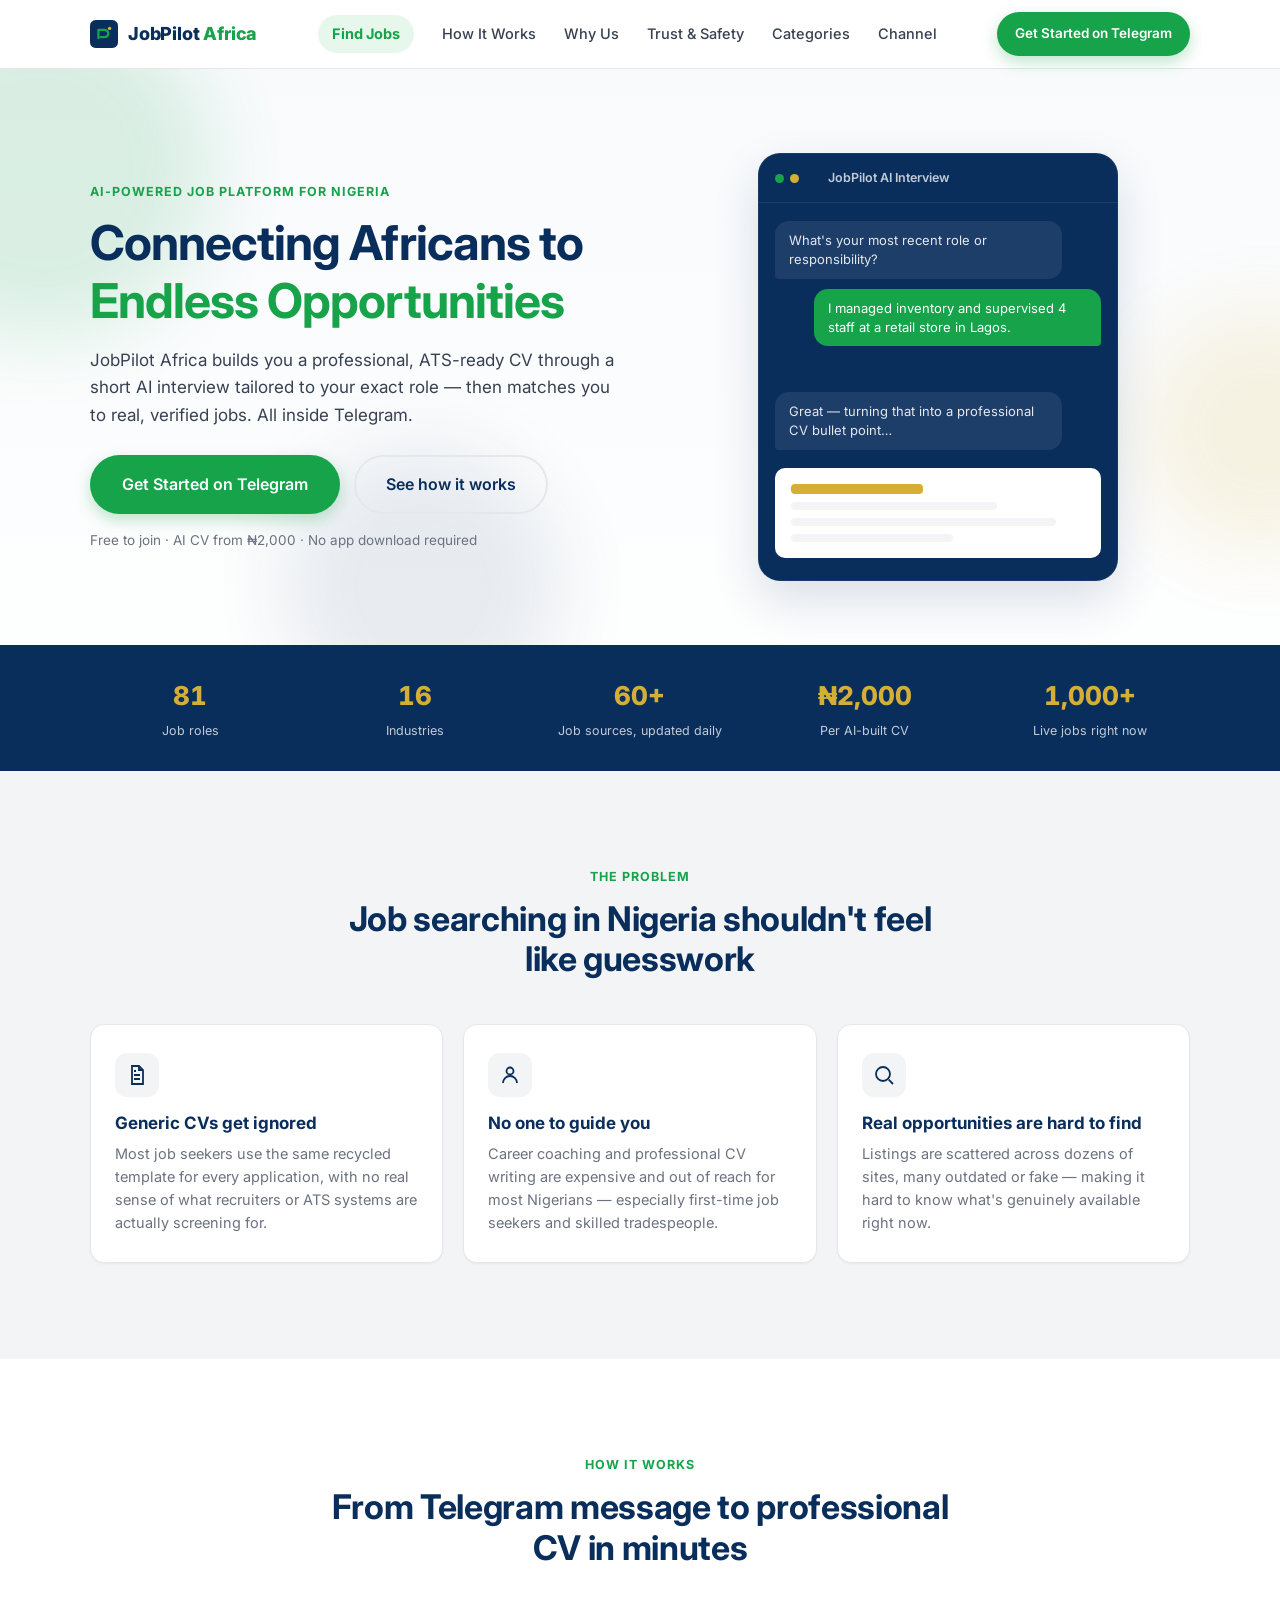
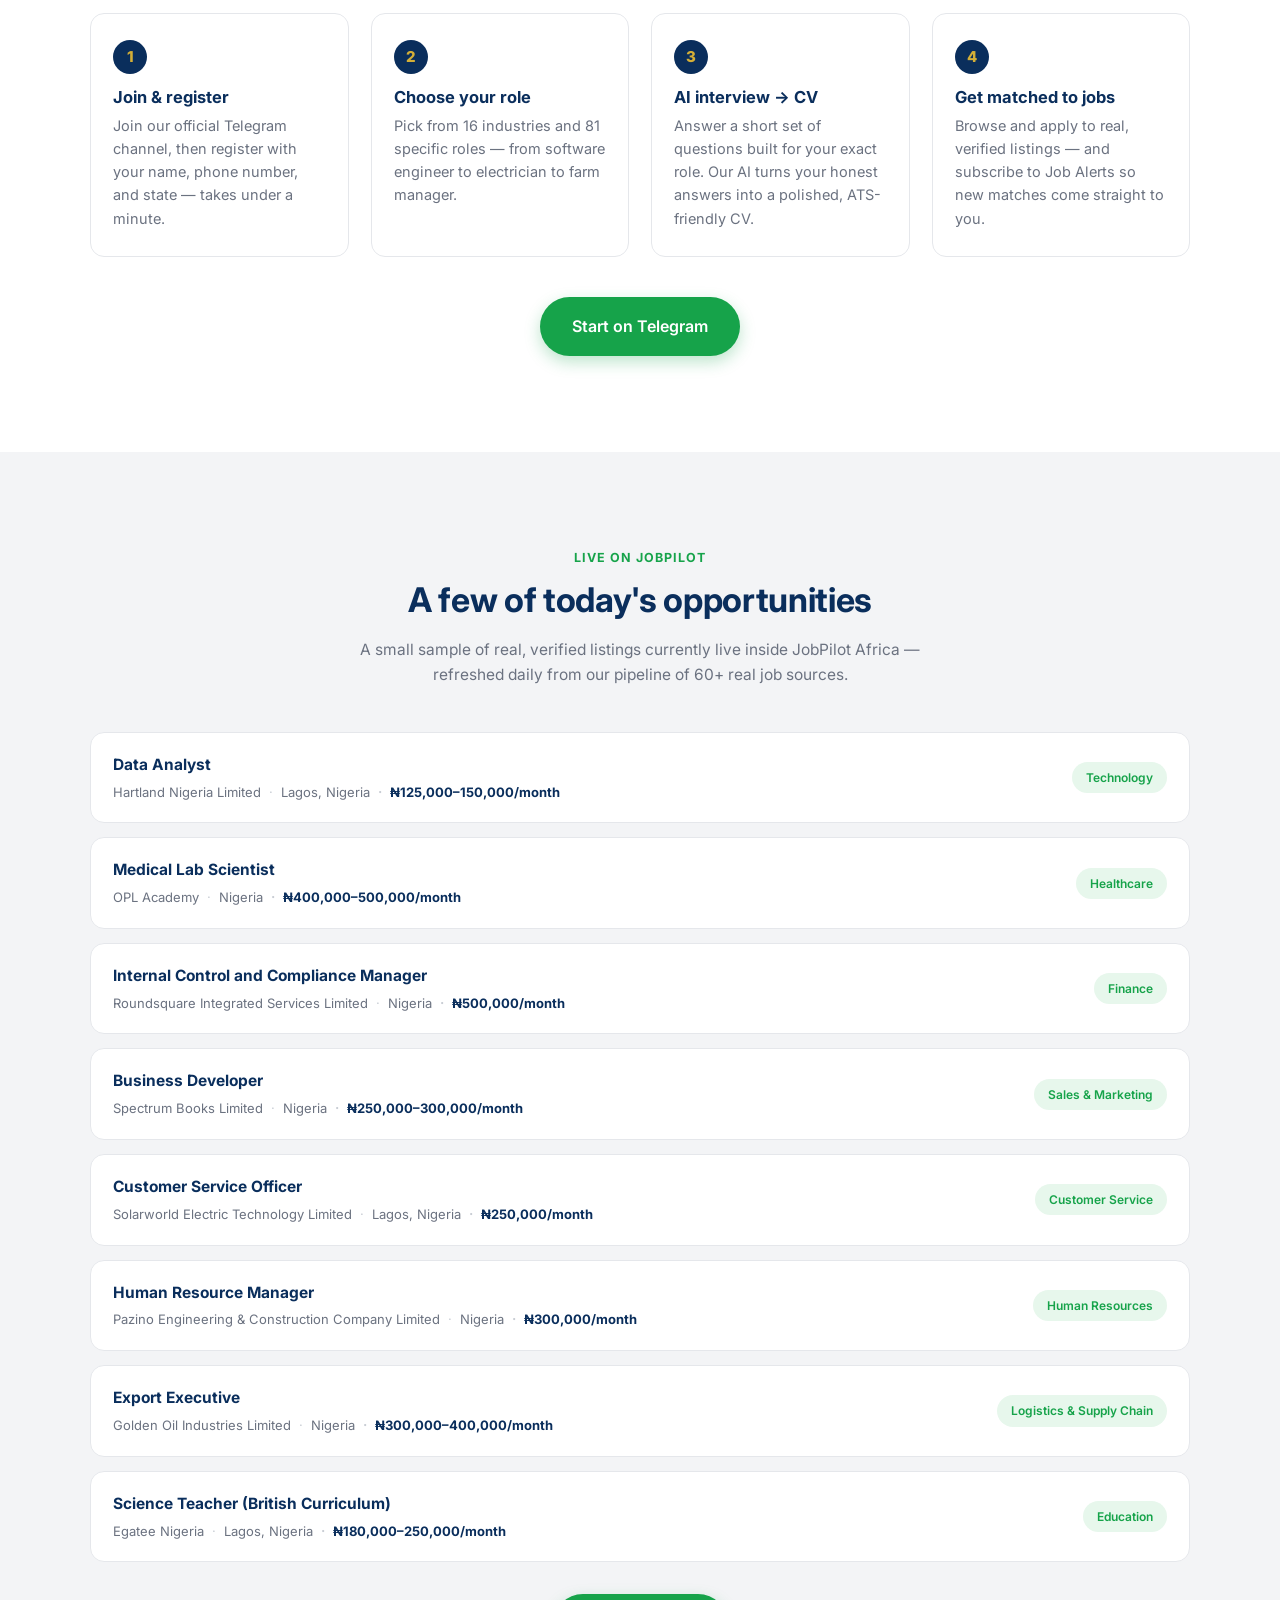
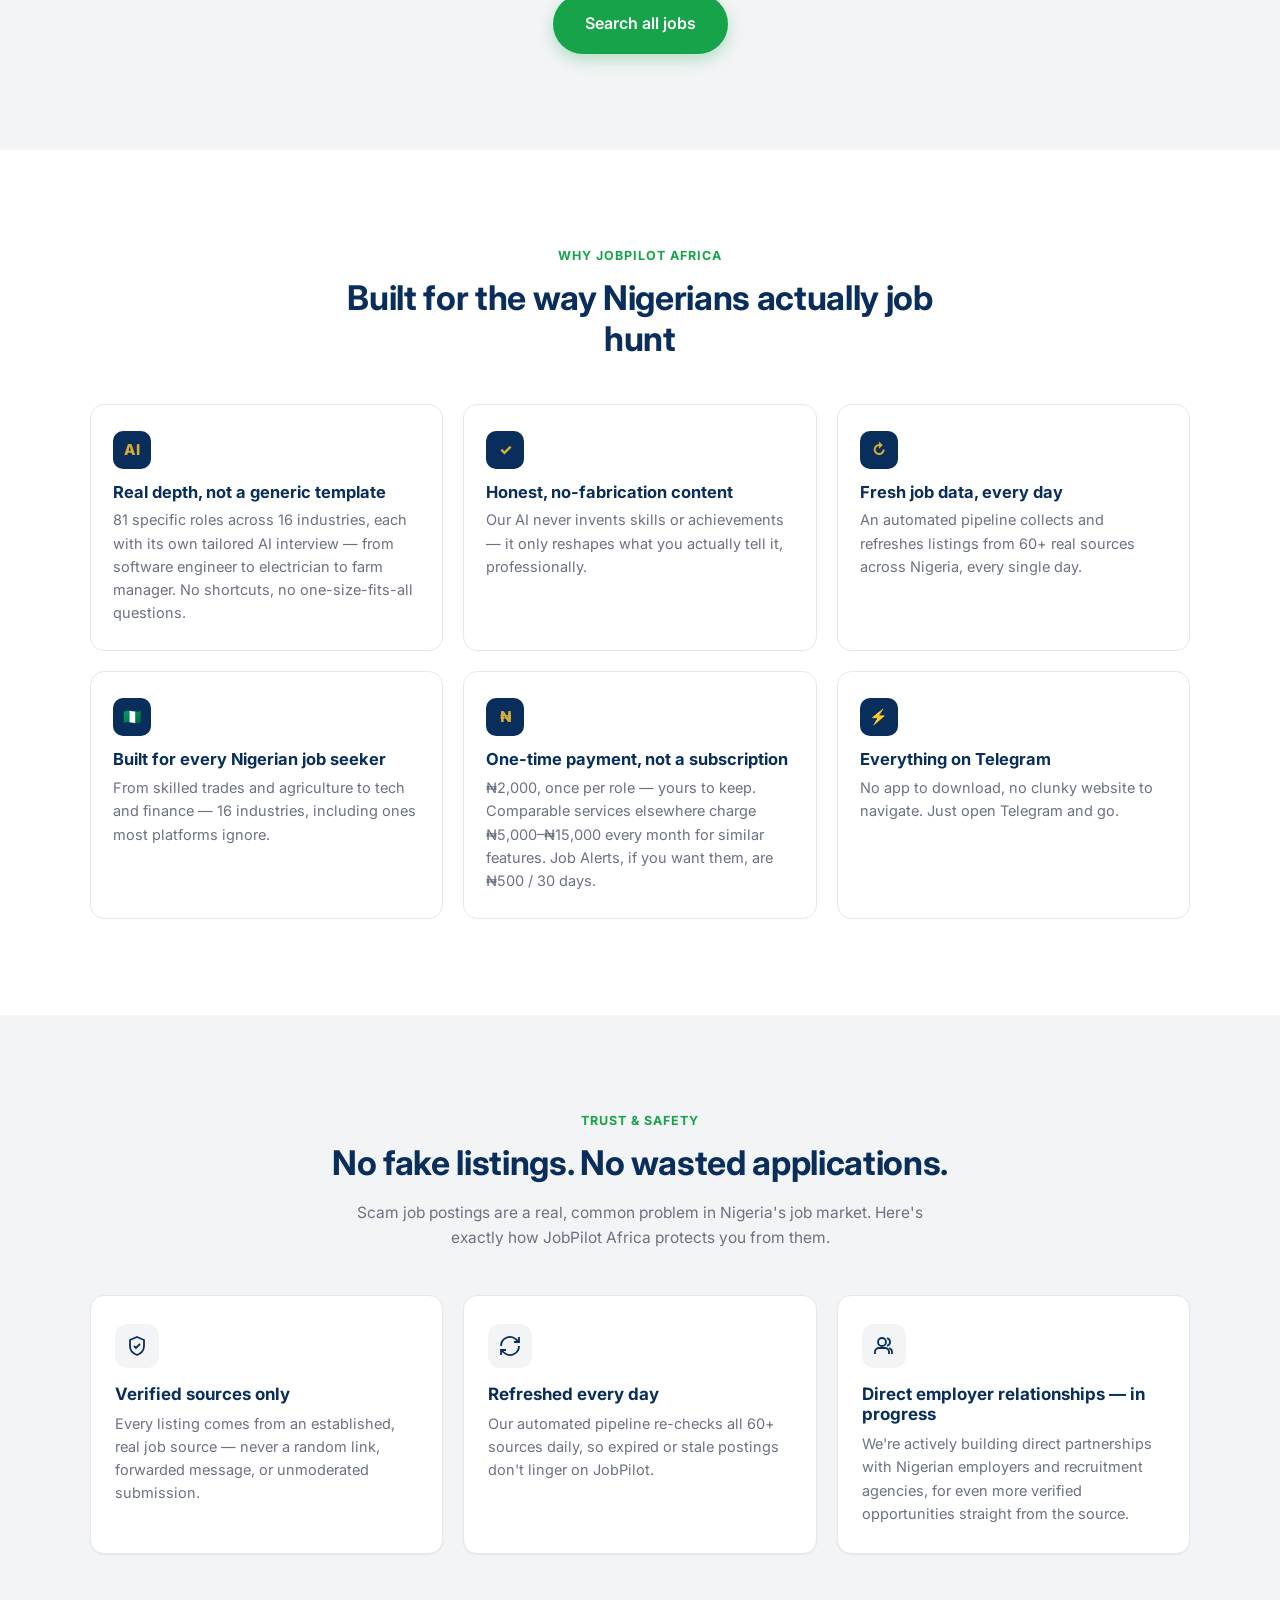
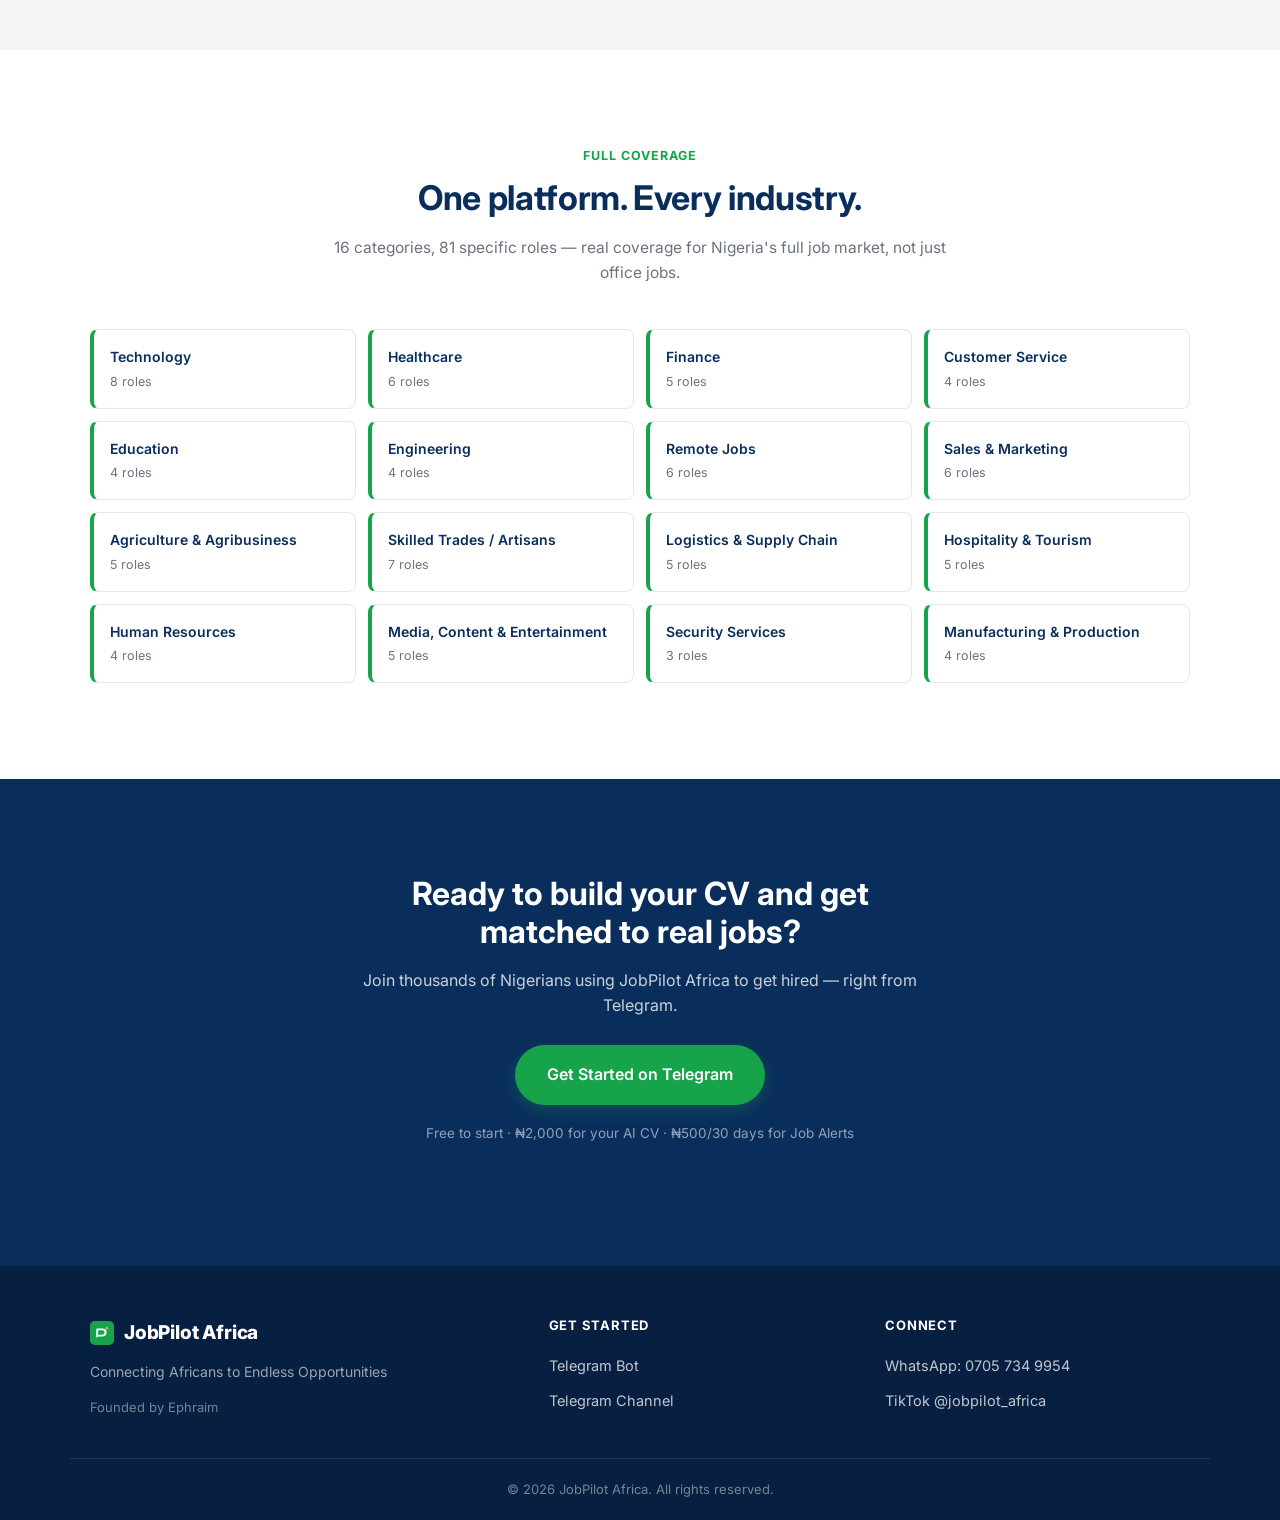
==== commit abc968e4: "Connect jobs search page to live JobPilot database, add total jobs counter" ====
--- a/index.html
+++ b/index.html
@@ -130,6 +130,7 @@
         <div class="stat"><span class="stat-num" data-target="16">16</span><span class="stat-label">Industries</span></div>
         <div class="stat"><span class="stat-num" data-target="60" data-suffix="+">60+</span><span class="stat-label">Job sources, updated daily</span></div>
         <div class="stat"><span class="stat-num" data-target="2000" data-prefix="₦" data-comma="1">₦2,000</span><span class="stat-label">Per AI-built CV</span></div>
+        <div class="stat"><span class="stat-num" id="liveJobsStatNum" data-target="0" data-comma="1">…</span><span class="stat-label">Live jobs right now</span></div>
       </div>
     </div>
   </section>
--- a/styles.css
+++ b/styles.css
@@ -528,6 +528,9 @@
   padding: 30px 20px;
 }
 .stat { text-align: center; }
+/* 5th tile (live jobs) sits alone on the last mobile row — span both
+   columns so it centers instead of hugging the left edge. */
+.stats-grid .stat:last-child:nth-child(5) { grid-column: 1 / -1; }
 .stat-num { display: block; font-size: 26px; font-weight: 800; color: var(--gold); font-variant-numeric: tabular-nums; }
 .stat-label { display: block; font-size: 12.5px; color: rgba(255,255,255,0.75); margin-top: 4px; }
 
@@ -735,7 +738,41 @@
 .jobs-hero-inner { position: relative; z-index: 1; max-width: 680px; margin: 0 auto; }
 .jobs-hero .eyebrow { justify-content: center; display: flex; }
 .jobs-hero h1 { font-size: clamp(26px, 5vw, 38px); letter-spacing: -0.02em; }
-.jobs-hero-sub { color: var(--grey-dark); font-size: 15.5px; max-width: 480px; margin: 0 auto 28px; }
+.jobs-hero-sub { color: var(--grey-dark); font-size: 15.5px; max-width: 480px; margin: 0 auto 20px; }
+
+/* Live database indicator — small pulsing dot + count, sits between the
+   subhead and the search bar so the "this is real and live" signal lands
+   before the user even starts typing. */
+.live-jobs-badge {
+  display: inline-flex;
+  align-items: center;
+  gap: 8px;
+  background: #E7F7EC;
+  color: var(--green-dark);
+  font-size: 13.5px;
+  font-weight: 700;
+  padding: 8px 16px;
+  border-radius: 999px;
+  margin-bottom: 22px;
+}
+.live-dot {
+  width: 8px;
+  height: 8px;
+  border-radius: 50%;
+  background: var(--green);
+  flex-shrink: 0;
+  animation: liveDotPulse 1.8s ease-in-out infinite;
+}
+@keyframes liveDotPulse {
+  0%, 100% { box-shadow: 0 0 0 0 rgba(22, 163, 74, 0.45); }
+  50% { box-shadow: 0 0 0 5px rgba(22, 163, 74, 0); }
+}
+.live-jobs-badge.is-fallback { background: #FFF7E6; color: #8A6116; }
+.live-jobs-badge.is-fallback .live-dot {
+  background: var(--gold);
+  animation: none;
+  box-shadow: none;
+}
 
 /* Search bar */
 .jobs-search-bar {
@@ -820,6 +857,19 @@
 }
 .jobs-results-count { font-size: 14px; color: #6B7280; font-weight: 600; }
 .jobs-results-count strong { color: var(--navy); }
+
+.jobs-fallback-notice {
+  display: none;
+  background: #FFF7E6;
+  border: 1px solid #F3D9A0;
+  color: #8A6116;
+  font-size: 13.5px;
+  font-weight: 600;
+  padding: 12px 16px;
+  border-radius: var(--radius-sm);
+  margin: -6px 0 18px;
+}
+.jobs-fallback-notice.is-active { display: block; }
 
 .jobs-results-grid {
   display: grid;
@@ -931,7 +981,7 @@
   .btn::before { display: none; }
   .hero-blobs { transform: none !important; opacity: 0.14 !important; }
   html { scroll-behavior: auto; }
-  .search-loading span { animation: none !important; }
+  .search-loading span, .live-dot { animation: none !important; }
 }
 
 /* ==========================================================
@@ -941,7 +991,8 @@
   .grid-3 { grid-template-columns: repeat(2, 1fr); }
   .steps { grid-template-columns: repeat(2, 1fr); }
   .category-grid { grid-template-columns: repeat(3, 1fr); }
-  .stats-grid { grid-template-columns: repeat(4, 1fr); }
+  .stats-grid { grid-template-columns: repeat(5, 1fr); }
+  .stats-grid .stat:last-child:nth-child(5) { grid-column: auto; }
   .jobs-search-bar { flex-direction: row; align-items: center; }
   .jobs-search-input-wrap { border-right: 1px solid var(--border); }
 }
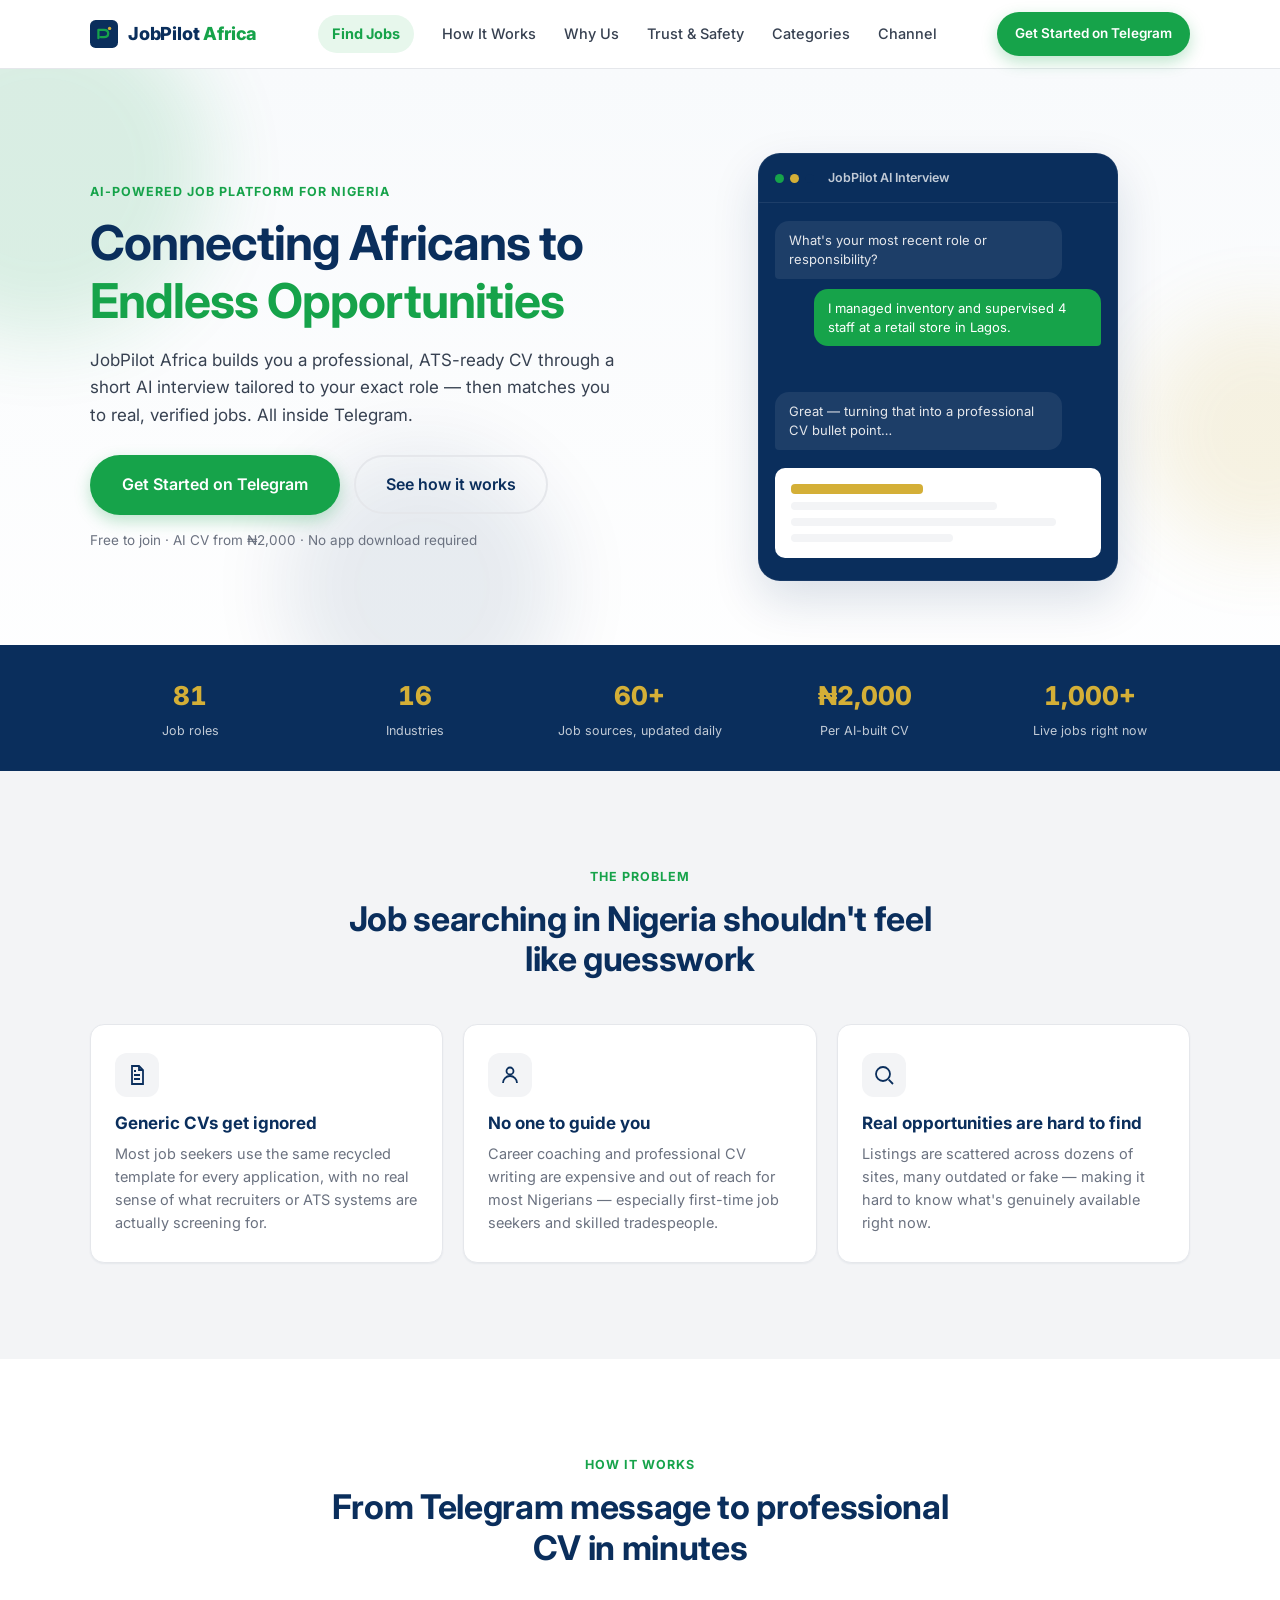
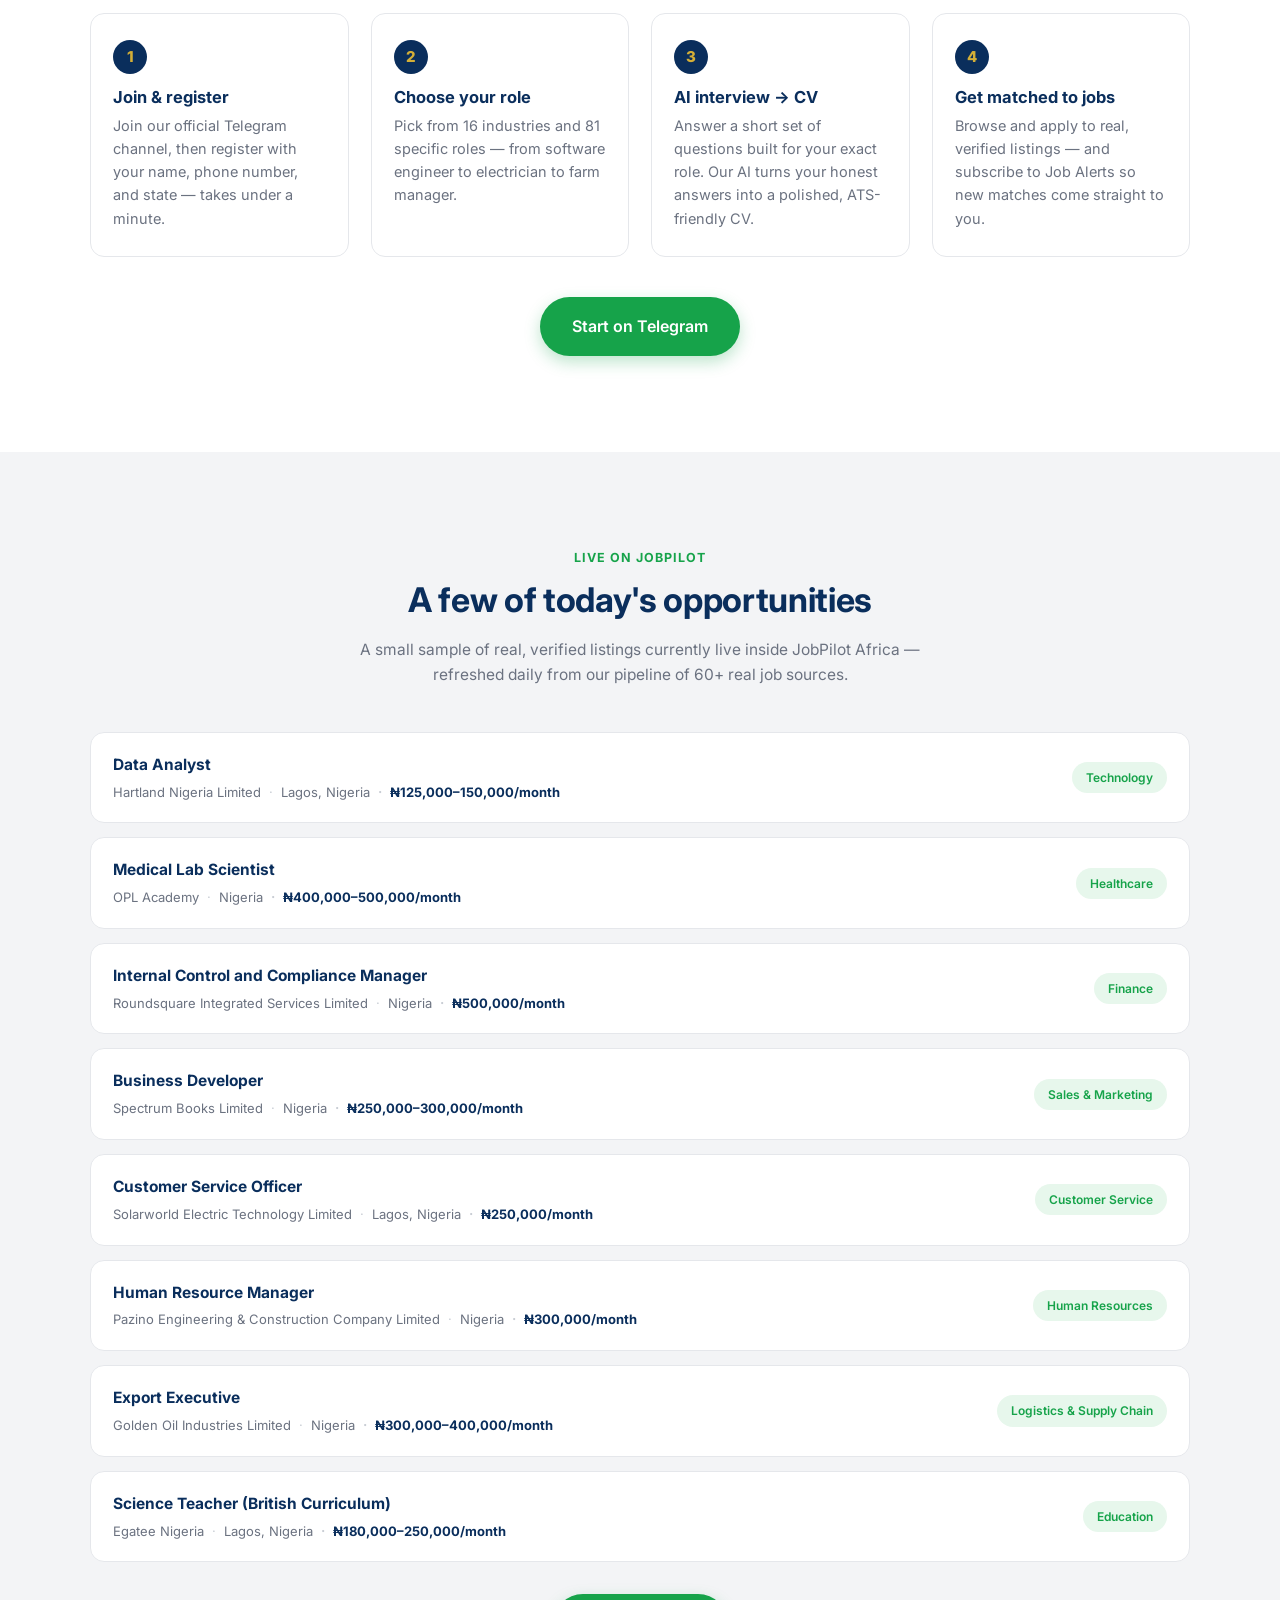
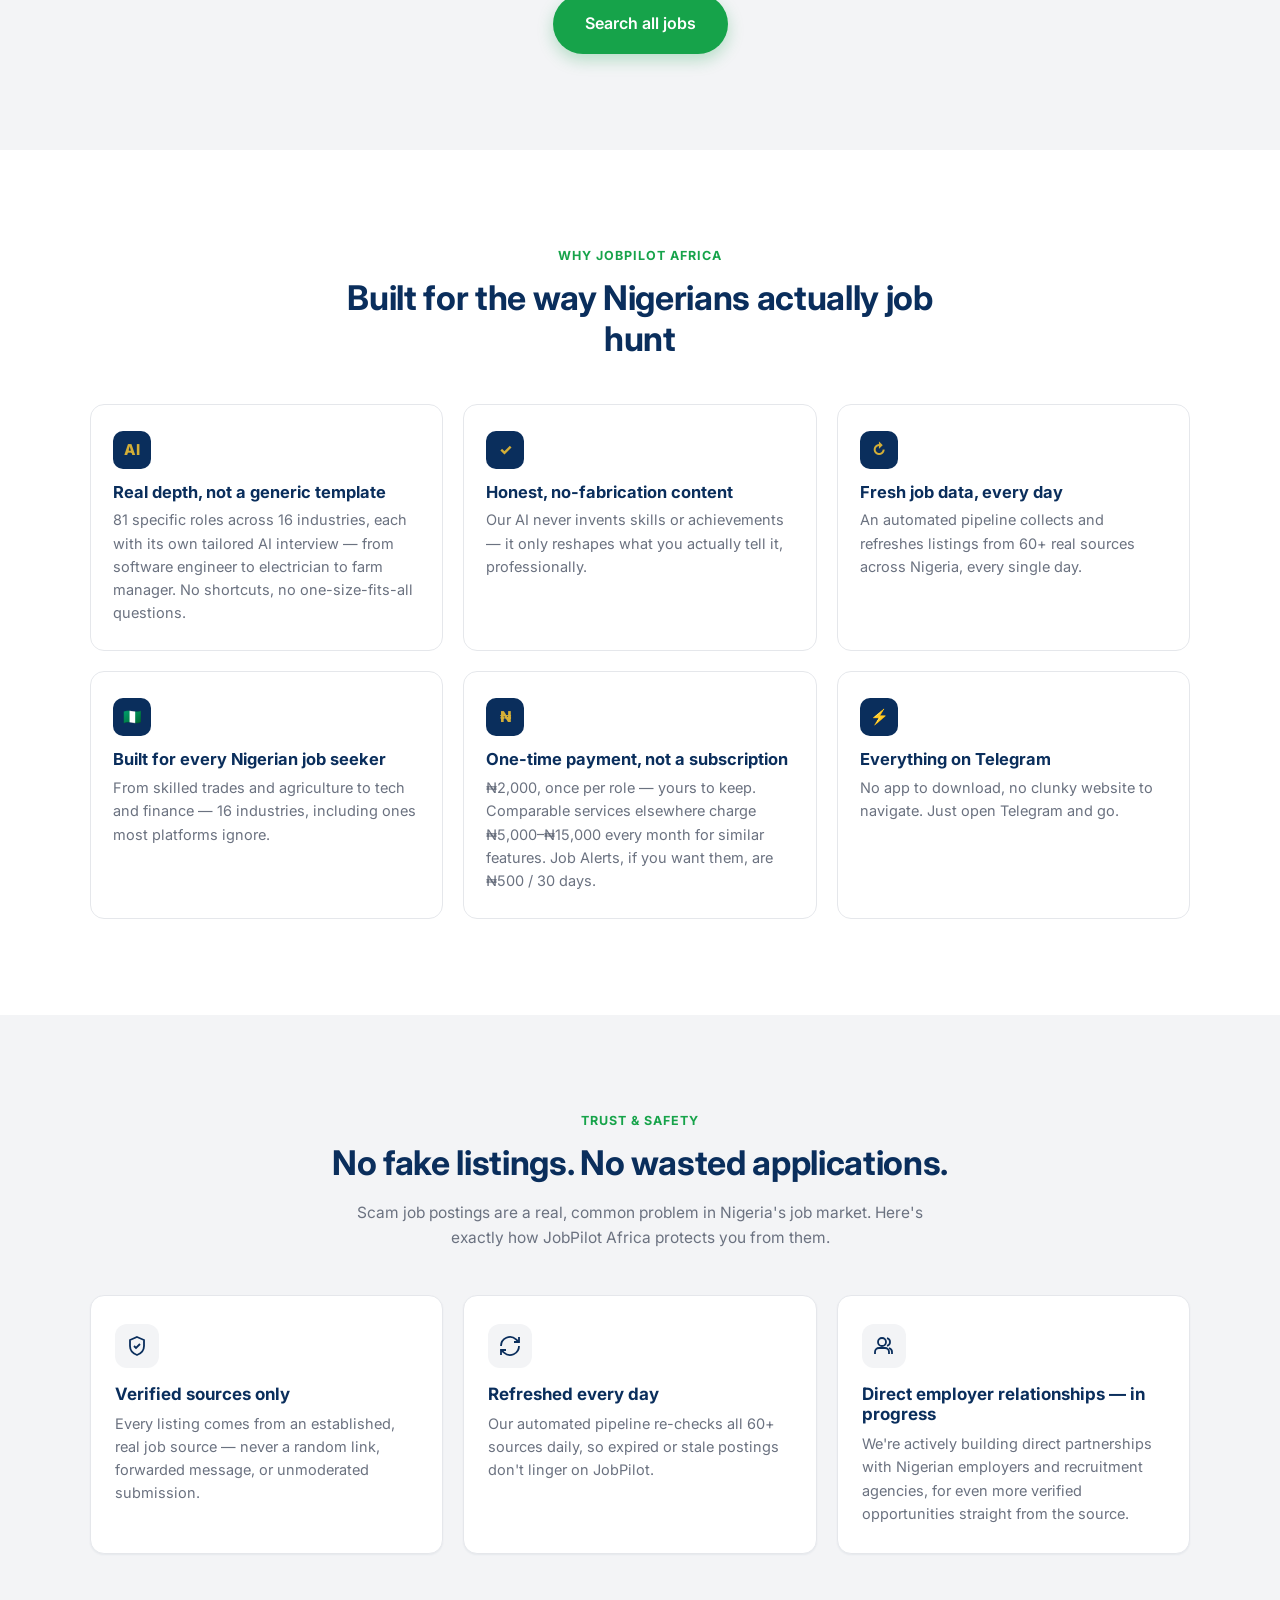
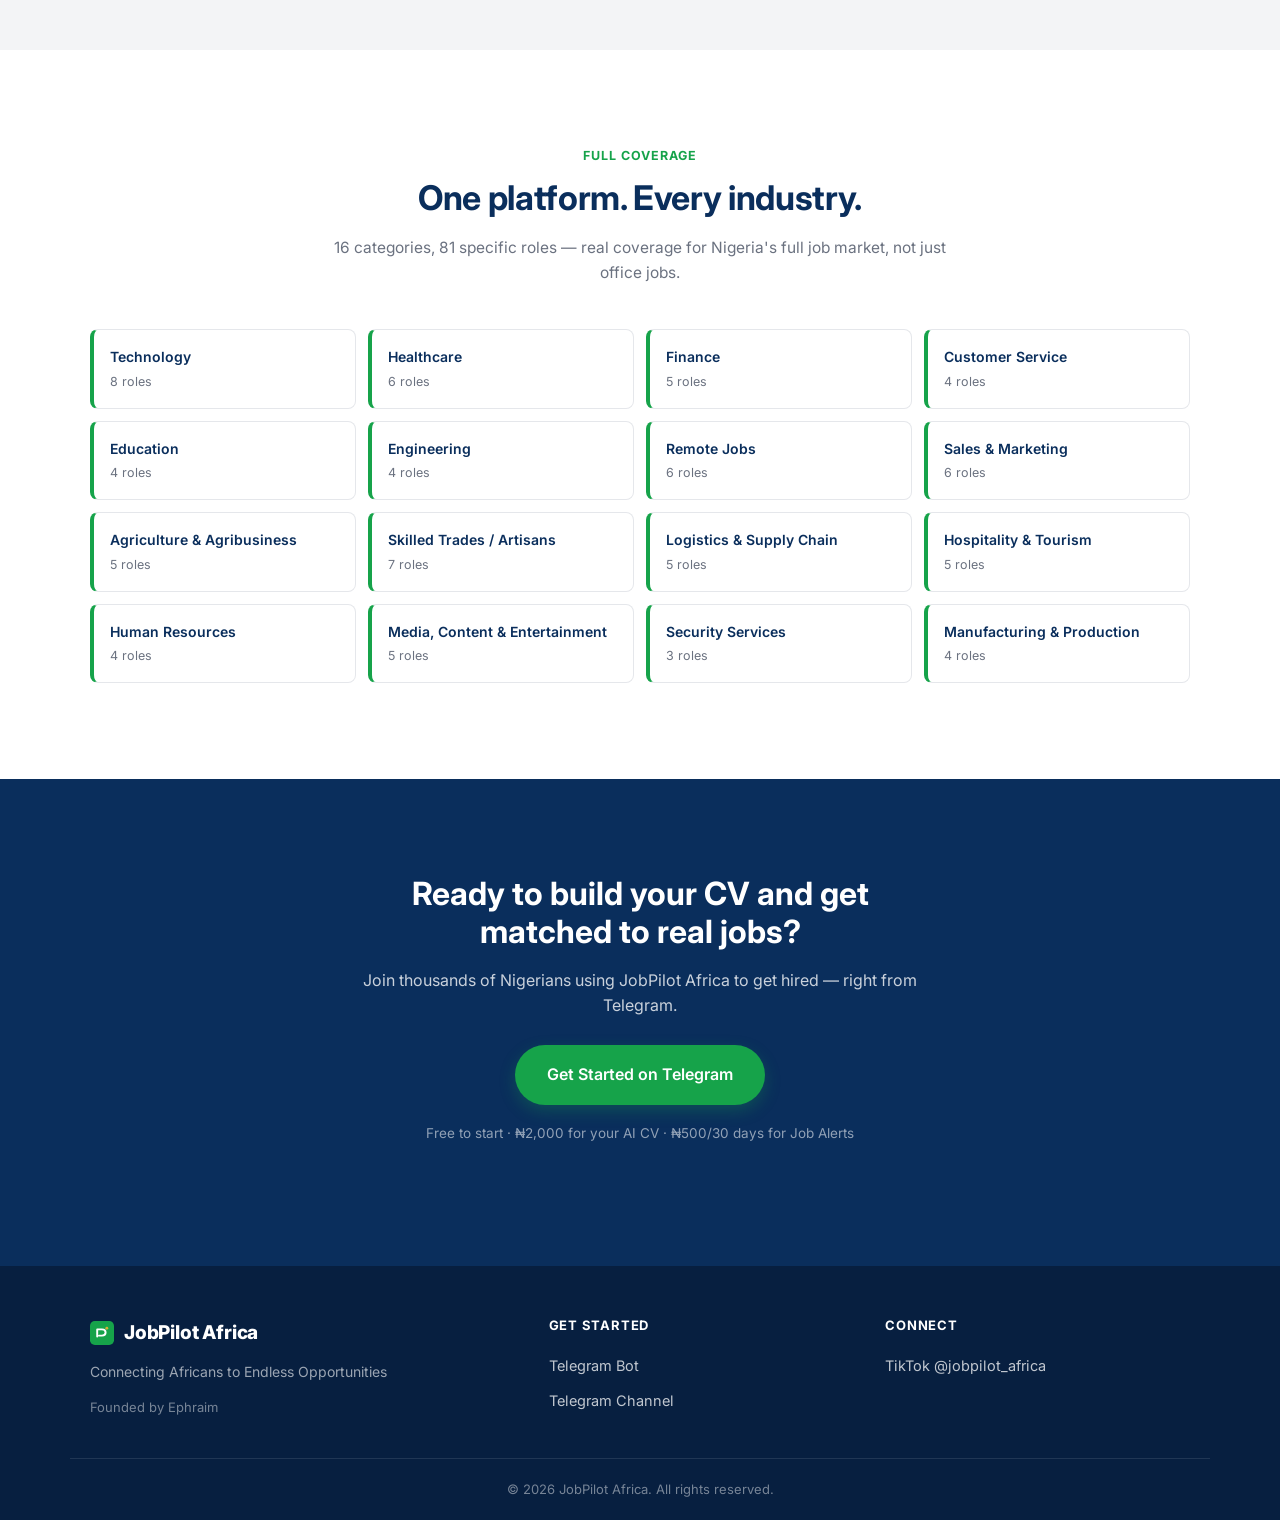
==== commit 48e96a3a: "Point canonical/OG tags and sitemap to jobpilotafrica.com" ====
--- a/index.html
+++ b/index.html
@@ -10,6 +10,11 @@
 <meta property="og:title" content="JobPilot Africa — Connecting Africans to Endless Opportunities">
 <meta property="og:description" content="Get an AI-built, ATS-ready CV and real job matches — right inside Telegram.">
 <meta property="og:type" content="website">
+<meta property="og:url" content="https://jobpilotafrica.com/">
+<meta property="og:image" content="https://jobpilotafrica.com/apple-touch-icon.png">
+<meta name="twitter:card" content="summary">
+
+<link rel="canonical" href="https://jobpilotafrica.com/">
 
 <link rel="icon" href="favicon.ico" sizes="any">
 <link rel="icon" href="favicon-32.png" type="image/png" sizes="32x32">
@@ -21,6 +26,27 @@
 <link href="https://fonts.googleapis.com/css2?family=Inter:wght@400;500;600;700;800&display=swap" rel="stylesheet">
 
 <link rel="stylesheet" href="styles.css">
+
+<!-- Structured data: tells Google this page IS the official "JobPilot
+     Africa" organization/brand, which helps the site surface — and surface
+     correctly labeled — for exact brand-name searches. -->
+<script type="application/ld+json">
+{
+  "@context": "https://schema.org",
+  "@type": "Organization",
+  "name": "JobPilot Africa",
+  "alternateName": "JobPilot Africa Bot",
+  "url": "https://jobpilotafrica.com/",
+  "logo": "https://jobpilotafrica.com/apple-touch-icon.png",
+  "description": "AI-powered job platform on Telegram that builds an ATS-ready CV and matches job seekers to real, verified jobs across 16 industries in Nigeria.",
+  "slogan": "Connecting Africans to Endless Opportunities",
+  "sameAs": [
+    "https://t.me/jobpilotafrica",
+    "https://t.me/JobPilot_Africa_Bot",
+    "https://www.tiktok.com/@jobpilot_africa"
+  ]
+}
+</script>
 </head>
 <body>
 
@@ -358,7 +384,6 @@
 
     <div class="footer-col">
       <h4>Connect</h4>
-      <a href="https://wa.me/2347057349954" target="_blank" rel="noopener">WhatsApp: 0705 734 9954</a>
       <a href="https://www.tiktok.com/@jobpilot_africa" target="_blank" rel="noopener">TikTok @jobpilot_africa</a>
     </div>
   </div>
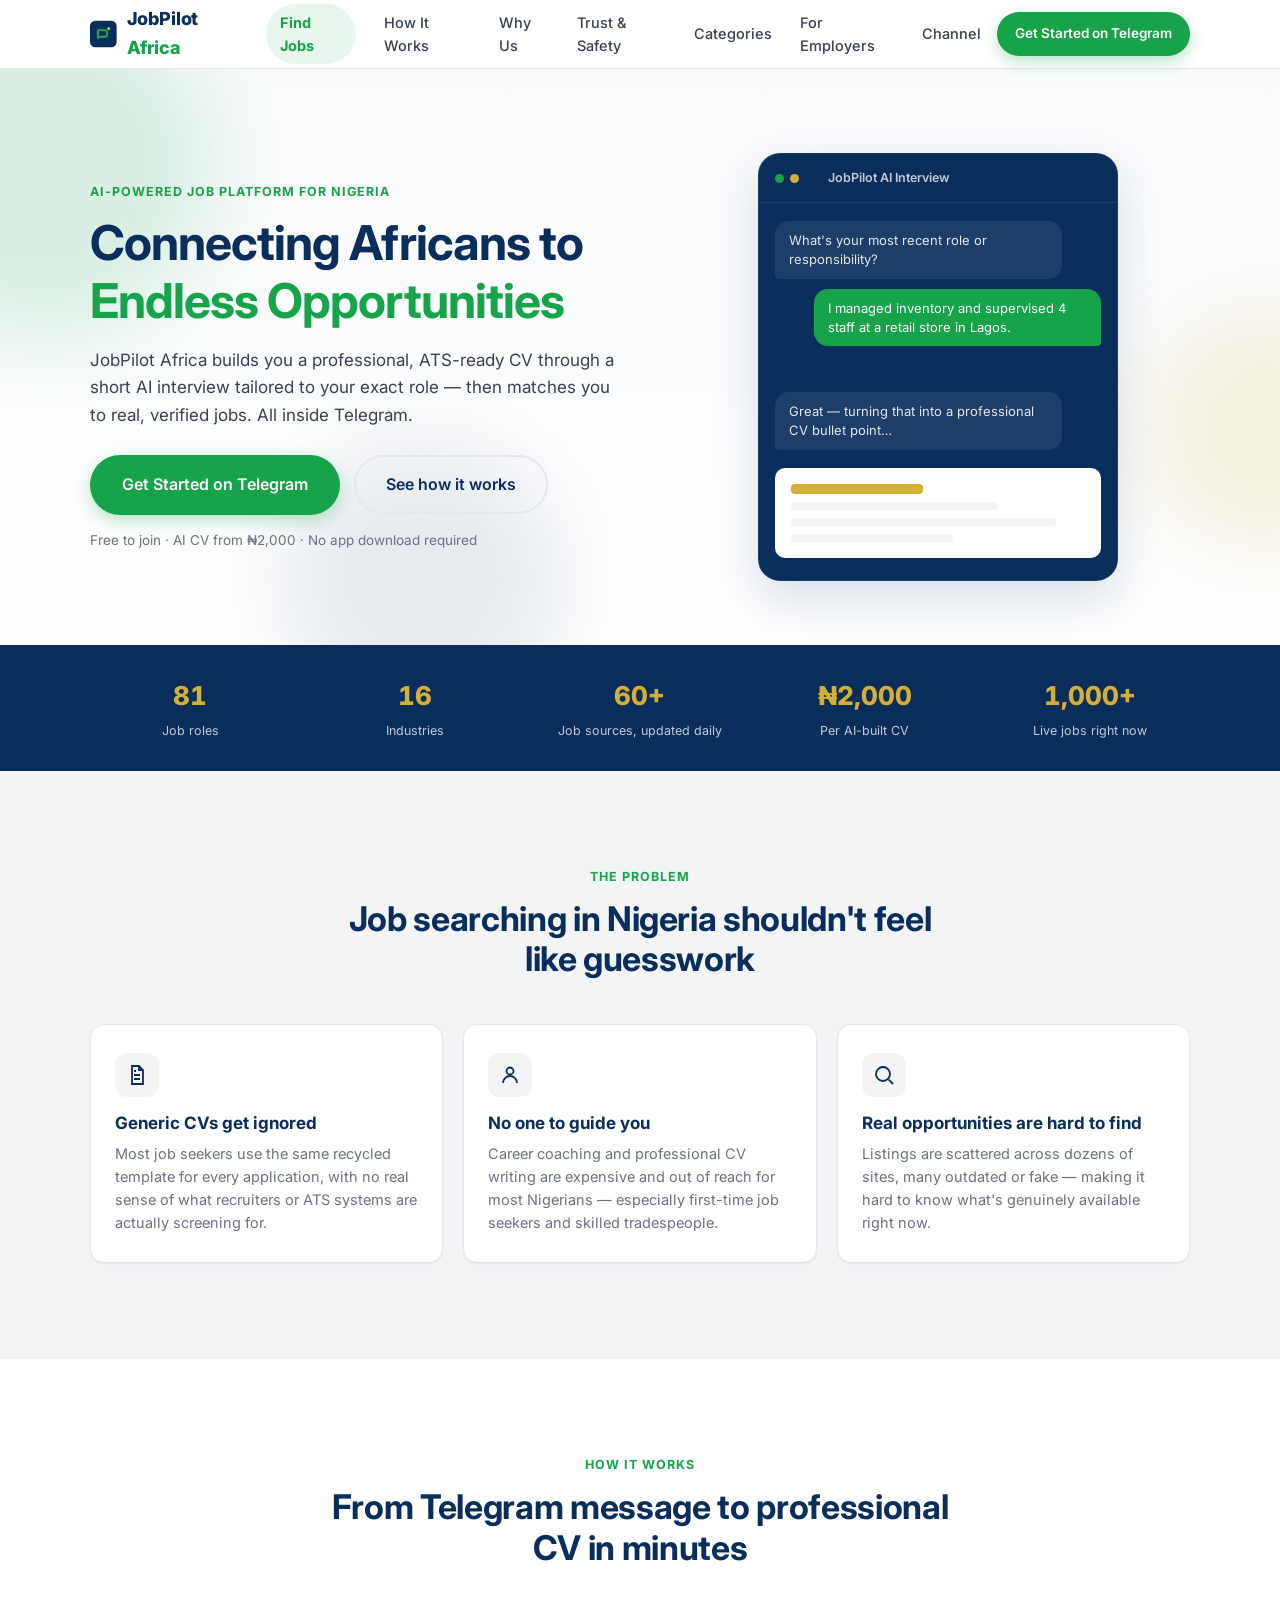
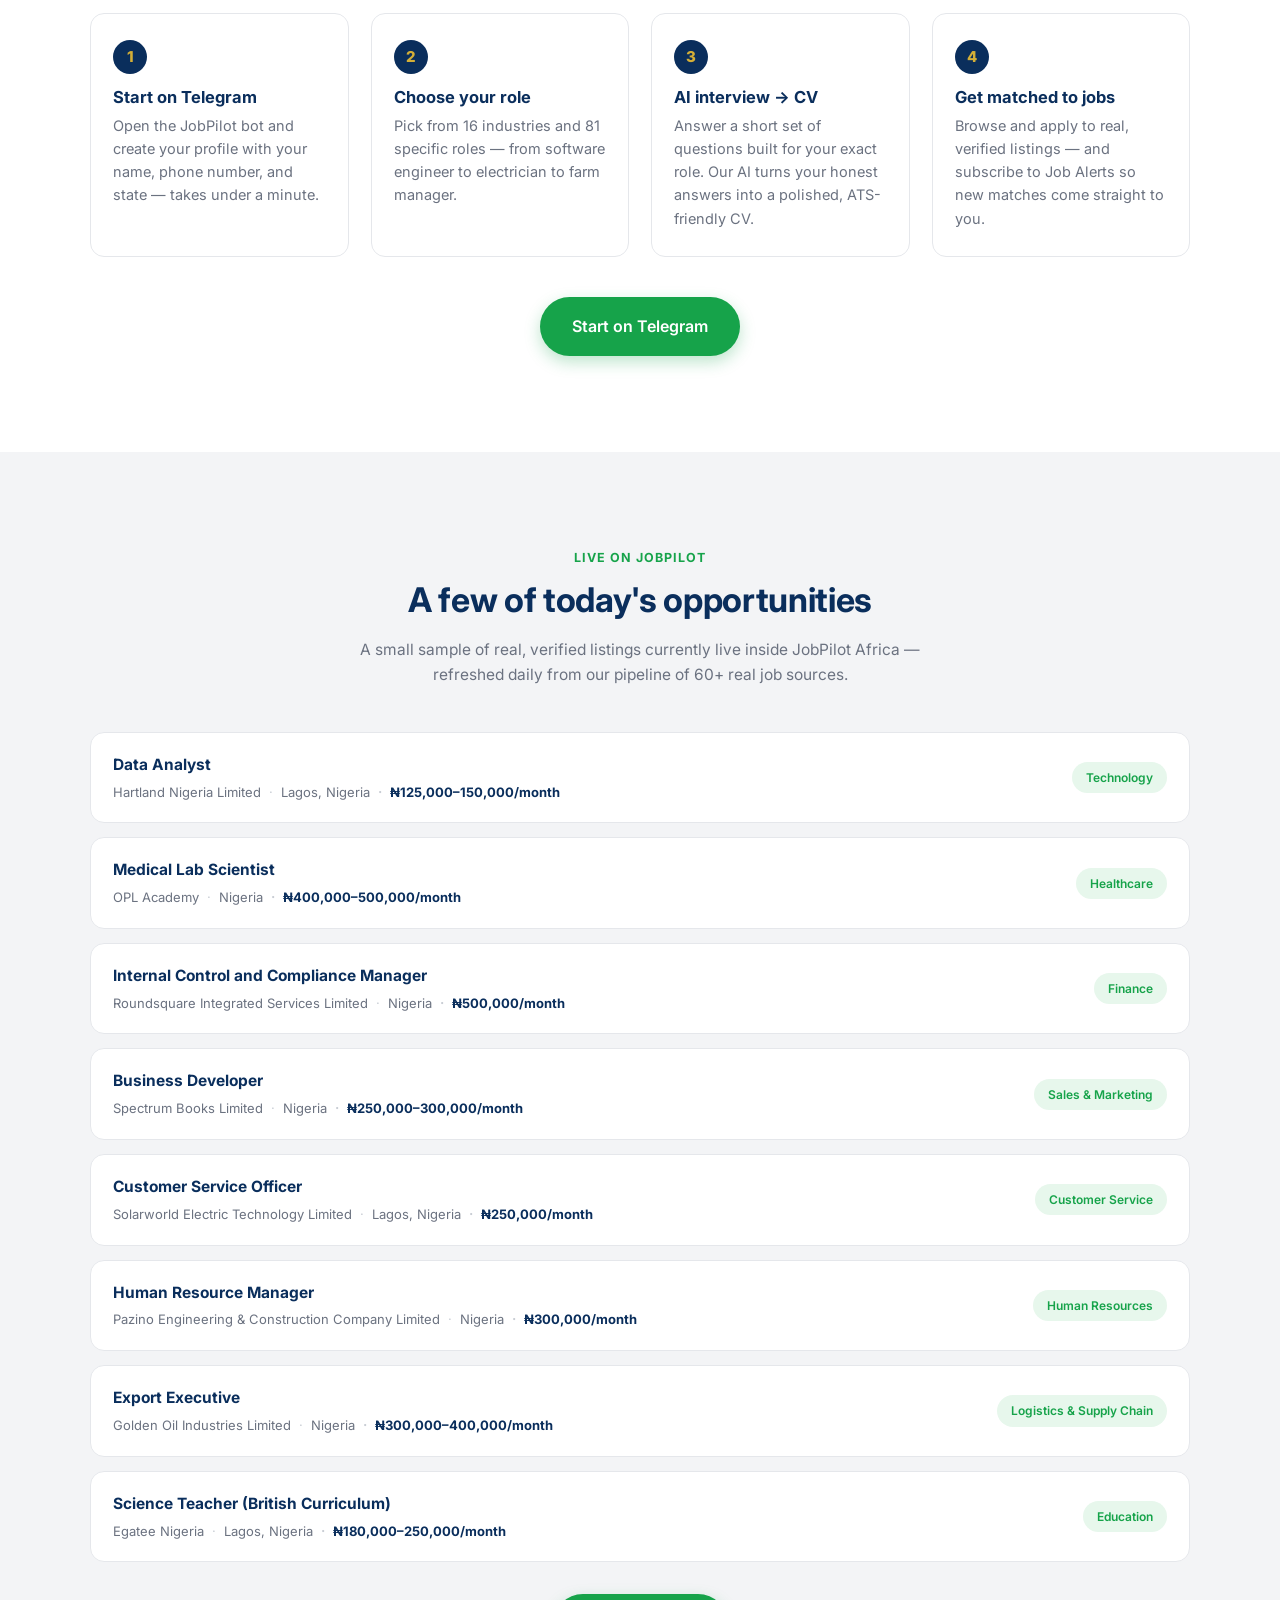
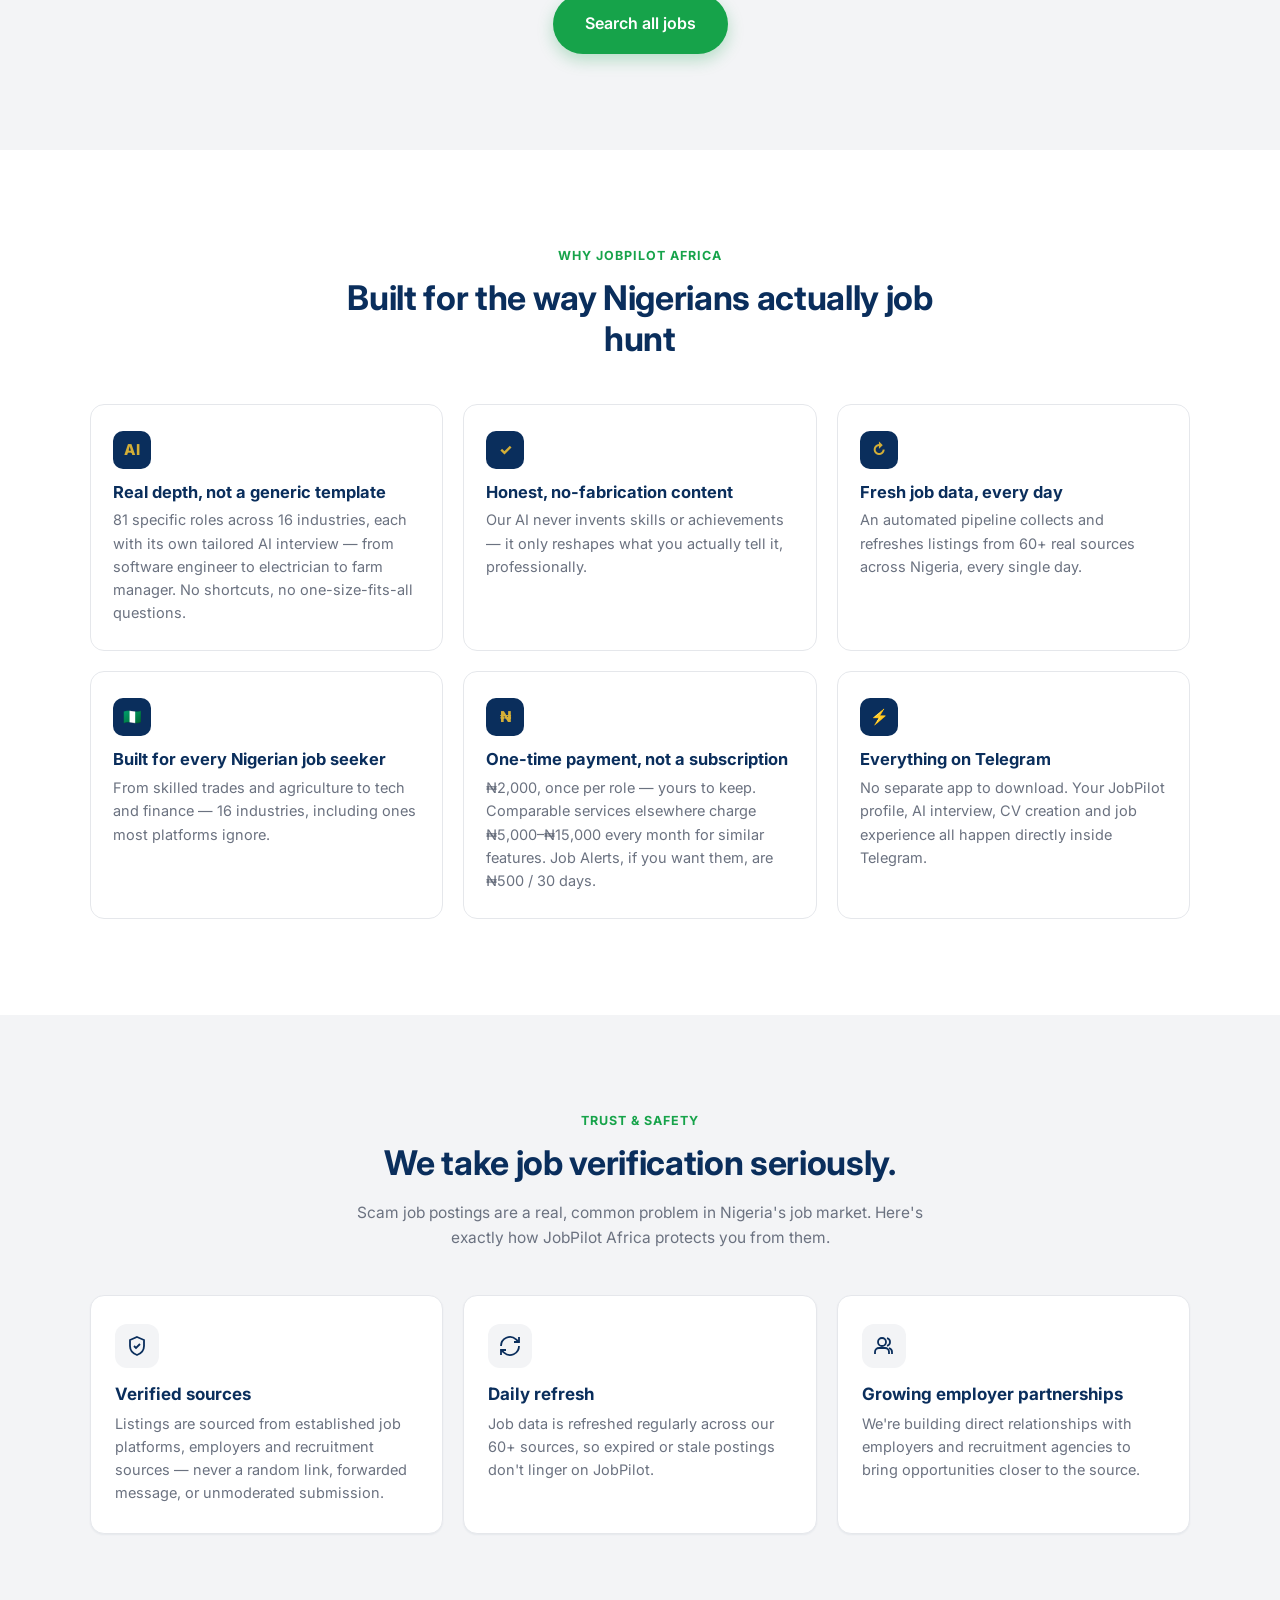
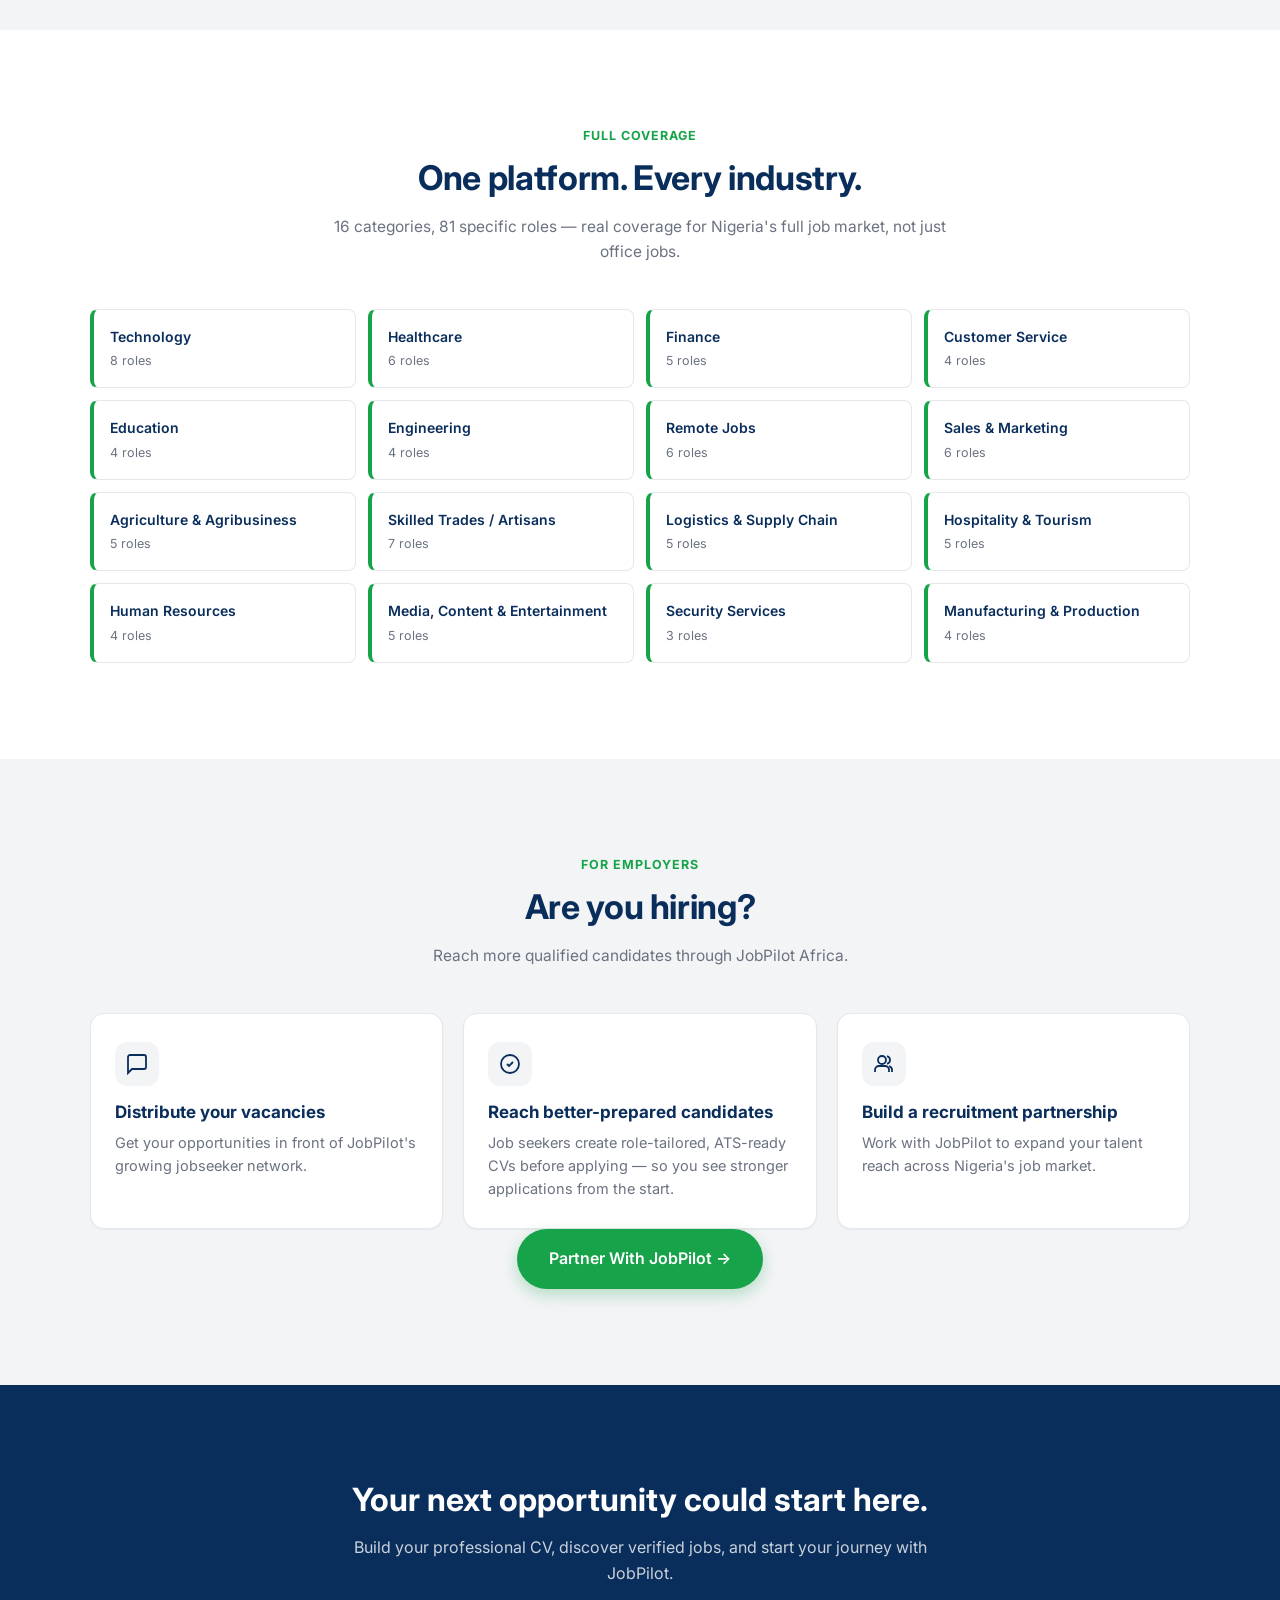
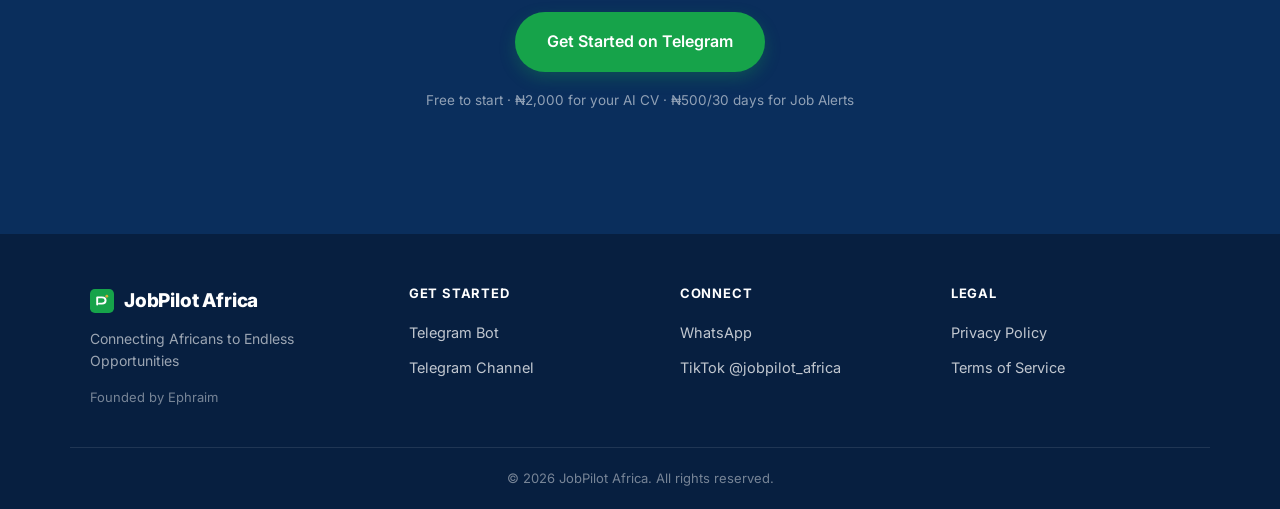
==== commit da7170f0: "Refine site copy per review, add For Employers section and legal pages" ====
--- a/index.html
+++ b/index.html
@@ -76,6 +76,7 @@
       <a href="#why-us">Why Us</a>
       <a href="#trust">Trust &amp; Safety</a>
       <a href="#categories">Categories</a>
+      <a href="#employers">For Employers</a>
       <a href="https://t.me/jobpilotafrica" target="_blank" rel="noopener">Channel</a>
     </nav>
 
@@ -93,6 +94,7 @@
     <a href="#why-us">Why Us</a>
     <a href="#trust">Trust &amp; Safety</a>
     <a href="#categories">Categories</a>
+    <a href="#employers">For Employers</a>
     <a href="https://t.me/jobpilotafrica" target="_blank" rel="noopener">Our Channel</a>
     <a class="btn btn-primary" href="https://t.me/JobPilot_Africa_Bot" target="_blank" rel="noopener">Get Started on Telegram</a>
   </div>
@@ -208,8 +210,8 @@
       <div class="steps">
         <div class="step reveal">
           <div class="step-num">1</div>
-          <h3>Join &amp; register</h3>
-          <p>Join our official Telegram channel, then register with your name, phone number, and state — takes under a minute.</p>
+          <h3>Start on Telegram</h3>
+          <p>Open the JobPilot bot and create your profile with your name, phone number, and state — takes under a minute.</p>
         </div>
         <div class="step reveal">
           <div class="step-num">2</div>
@@ -290,7 +292,7 @@
         <div class="feature reveal">
           <span class="feature-badge">⚡</span>
           <h3>Everything on Telegram</h3>
-          <p>No app to download, no clunky website to navigate. Just open Telegram and go.</p>
+          <p>No separate app to download. Your JobPilot profile, AI interview, CV creation and job experience all happen directly inside Telegram.</p>
         </div>
       </div>
     </div>
@@ -301,7 +303,7 @@
     <div class="container">
       <div class="section-head reveal">
         <p class="eyebrow">Trust &amp; safety</p>
-        <h2>No fake listings. No wasted applications.</h2>
+        <h2>We take job verification seriously.</h2>
         <p class="section-sub">Scam job postings are a real, common problem in Nigeria's job market. Here's exactly how JobPilot Africa protects you from them.</p>
       </div>
 
@@ -310,22 +312,22 @@
           <div class="card-icon" aria-hidden="true">
             <svg width="24" height="24" viewBox="0 0 24 24" fill="none" stroke="#0A2E5C" stroke-width="1.8"><path d="M12 3l7 3v6c0 4.5-3 7.5-7 9-4-1.5-7-4.5-7-9V6l7-3z"/><path d="M9 12l2 2 4-4"/></svg>
           </div>
-          <h3>Verified sources only</h3>
-          <p>Every listing comes from an established, real job source — never a random link, forwarded message, or unmoderated submission.</p>
+          <h3>Verified sources</h3>
+          <p>Listings are sourced from established job platforms, employers and recruitment sources — never a random link, forwarded message, or unmoderated submission.</p>
         </div>
         <div class="card reveal">
           <div class="card-icon" aria-hidden="true">
             <svg width="24" height="24" viewBox="0 0 24 24" fill="none" stroke="#0A2E5C" stroke-width="1.8"><path d="M3 12a9 9 0 0 1 15-6.7L21 8"/><path d="M21 3v5h-5"/><path d="M21 12a9 9 0 0 1-15 6.7L3 16"/><path d="M3 21v-5h5"/></svg>
           </div>
-          <h3>Refreshed every day</h3>
-          <p>Our automated pipeline re-checks all 60+ sources daily, so expired or stale postings don't linger on JobPilot.</p>
+          <h3>Daily refresh</h3>
+          <p>Job data is refreshed regularly across our 60+ sources, so expired or stale postings don't linger on JobPilot.</p>
         </div>
         <div class="card reveal">
           <div class="card-icon" aria-hidden="true">
             <svg width="24" height="24" viewBox="0 0 24 24" fill="none" stroke="#0A2E5C" stroke-width="1.8"><path d="M17 20v-2a4 4 0 0 0-4-4H7a4 4 0 0 0-4 4v2"/><circle cx="10" cy="8" r="4"/><path d="M20 20v-2a4 4 0 0 0-3-3.87"/><path d="M15 4.13a4 4 0 0 1 0 7.75"/></svg>
           </div>
-          <h3>Direct employer relationships — in progress</h3>
-          <p>We're actively building direct partnerships with Nigerian employers and recruitment agencies, for even more verified opportunities straight from the source.</p>
+          <h3>Growing employer partnerships</h3>
+          <p>We're building direct relationships with employers and recruitment agencies to bring opportunities closer to the source.</p>
         </div>
       </div>
     </div>
@@ -346,11 +348,50 @@
     </div>
   </section>
 
+  <!-- ============ FOR EMPLOYERS ============ -->
+  <section class="section employers" id="employers">
+    <div class="container">
+      <div class="section-head reveal">
+        <p class="eyebrow">For employers</p>
+        <h2>Are you hiring?</h2>
+        <p class="section-sub">Reach more qualified candidates through JobPilot Africa.</p>
+      </div>
+
+      <div class="grid-3">
+        <div class="card reveal">
+          <div class="card-icon" aria-hidden="true">
+            <svg width="24" height="24" viewBox="0 0 24 24" fill="none" stroke="#0A2E5C" stroke-width="1.8"><path d="M21 15a2 2 0 0 1-2 2H7l-4 4V5a2 2 0 0 1 2-2h14a2 2 0 0 1 2 2z"/></svg>
+          </div>
+          <h3>Distribute your vacancies</h3>
+          <p>Get your opportunities in front of JobPilot's growing jobseeker network.</p>
+        </div>
+        <div class="card reveal">
+          <div class="card-icon" aria-hidden="true">
+            <svg width="24" height="24" viewBox="0 0 24 24" fill="none" stroke="#0A2E5C" stroke-width="1.8"><circle cx="12" cy="12" r="9"/><path d="M9 12l2 2 4-4"/></svg>
+          </div>
+          <h3>Reach better-prepared candidates</h3>
+          <p>Job seekers create role-tailored, ATS-ready CVs before applying — so you see stronger applications from the start.</p>
+        </div>
+        <div class="card reveal">
+          <div class="card-icon" aria-hidden="true">
+            <svg width="24" height="24" viewBox="0 0 24 24" fill="none" stroke="#0A2E5C" stroke-width="1.8"><path d="M17 20v-2a4 4 0 0 0-4-4H7a4 4 0 0 0-4 4v2"/><circle cx="10" cy="8" r="4"/><path d="M20 20v-2a4 4 0 0 0-3-3.87"/><path d="M15 4.13a4 4 0 0 1 0 7.75"/></svg>
+          </div>
+          <h3>Build a recruitment partnership</h3>
+          <p>Work with JobPilot to expand your talent reach across Nigeria's job market.</p>
+        </div>
+      </div>
+
+      <div class="cta-inline reveal">
+        <a class="btn btn-primary btn-lg" href="https://wa.me/2347057349954?text=Hi%2C%20I%27m%20interested%20in%20partnering%20with%20JobPilot%20Africa." target="_blank" rel="noopener">Partner With JobPilot →</a>
+      </div>
+    </div>
+  </section>
+
   <!-- ============ FINAL CTA ============ -->
   <section class="section final-cta">
     <div class="container final-cta-inner reveal">
-      <h2>Ready to build your CV and get matched to real jobs?</h2>
-      <p>Join thousands of Nigerians using JobPilot Africa to get hired — right from Telegram.</p>
+      <h2>Your next opportunity could start here.</h2>
+      <p>Build your professional CV, discover verified jobs, and start your journey with JobPilot.</p>
       <a class="btn btn-primary btn-lg" href="https://t.me/JobPilot_Africa_Bot" target="_blank" rel="noopener">Get Started on Telegram</a>
       <p class="hero-note">Free to start · ₦2,000 for your AI CV · ₦500/30 days for Job Alerts</p>
     </div>
@@ -384,7 +425,14 @@
 
     <div class="footer-col">
       <h4>Connect</h4>
+      <a href="https://wa.me/2347057349954" target="_blank" rel="noopener">WhatsApp</a>
       <a href="https://www.tiktok.com/@jobpilot_africa" target="_blank" rel="noopener">TikTok @jobpilot_africa</a>
+    </div>
+
+    <div class="footer-col">
+      <h4>Legal</h4>
+      <a href="privacy.html">Privacy Policy</a>
+      <a href="terms.html">Terms of Service</a>
     </div>
   </div>
 
--- a/styles.css
+++ b/styles.css
@@ -547,6 +547,17 @@
   gap: 20px;
 }
 
+/* ---- Legal pages (Privacy Policy / Terms of Service) ---- */
+.legal-content { max-width: 720px; margin: 0 auto; }
+.legal-content .legal-updated { color: #6B7280; font-size: 14px; margin: 0 0 36px; }
+.legal-content h2 { font-size: 21px; color: var(--navy); letter-spacing: -0.01em; margin: 40px 0 12px; }
+.legal-content h2:first-of-type { margin-top: 0; }
+.legal-content h3 { font-size: 16px; color: var(--navy); margin: 22px 0 8px; }
+.legal-content p { margin: 0 0 16px; font-size: 15.5px; }
+.legal-content ul { margin: 0 0 16px; padding-left: 22px; }
+.legal-content li { margin-bottom: 8px; font-size: 15.5px; }
+.legal-content a { color: var(--green-dark); text-decoration: underline; }
+
 .card {
   background: var(--white);
   border: 1px solid var(--border);
@@ -1004,7 +1015,7 @@
   .mobile-nav { display: none !important; }
 
   .hero-inner { grid-template-columns: 1.05fr 0.95fr; padding: 84px 20px 64px; }
-  .footer-inner { grid-template-columns: 1.4fr 1fr 1fr; }
+  .footer-inner { grid-template-columns: 1.2fr 1fr 1fr 1fr; }
 }
 
 @media (min-width: 1024px) {
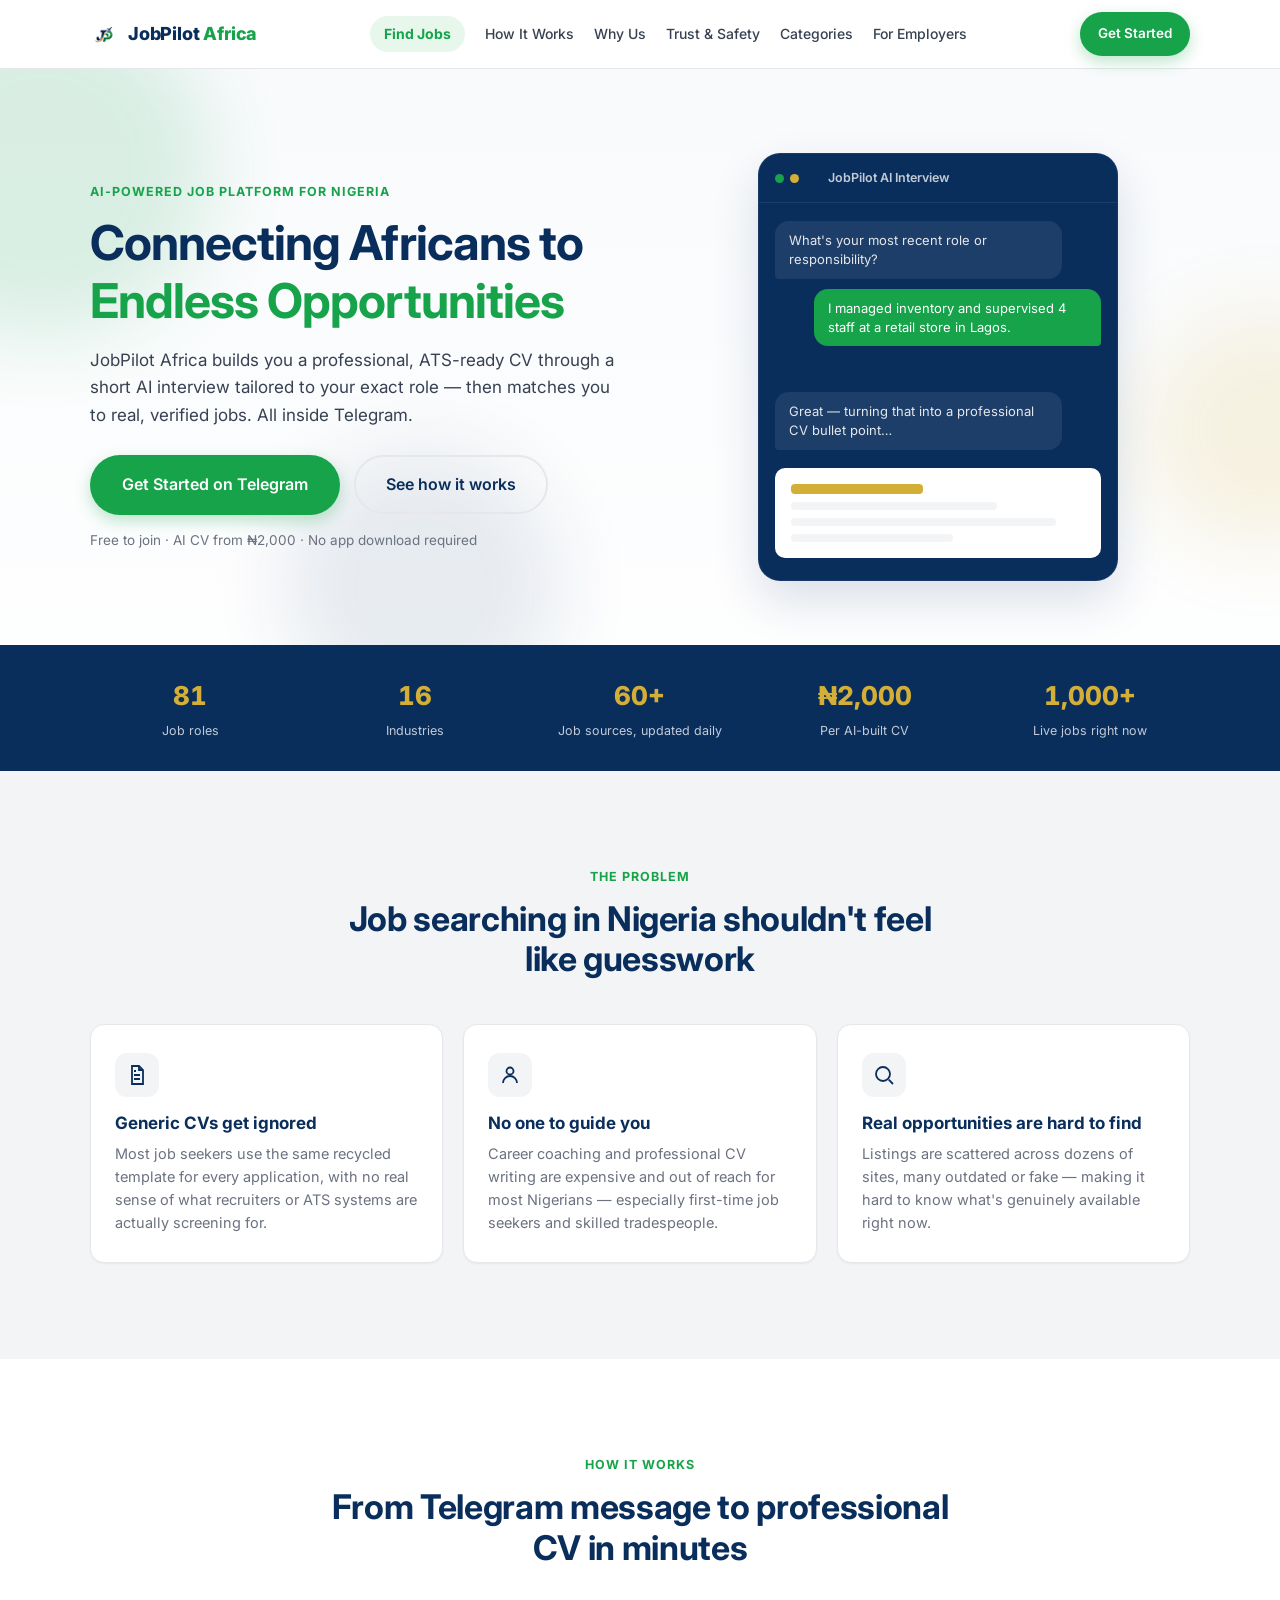
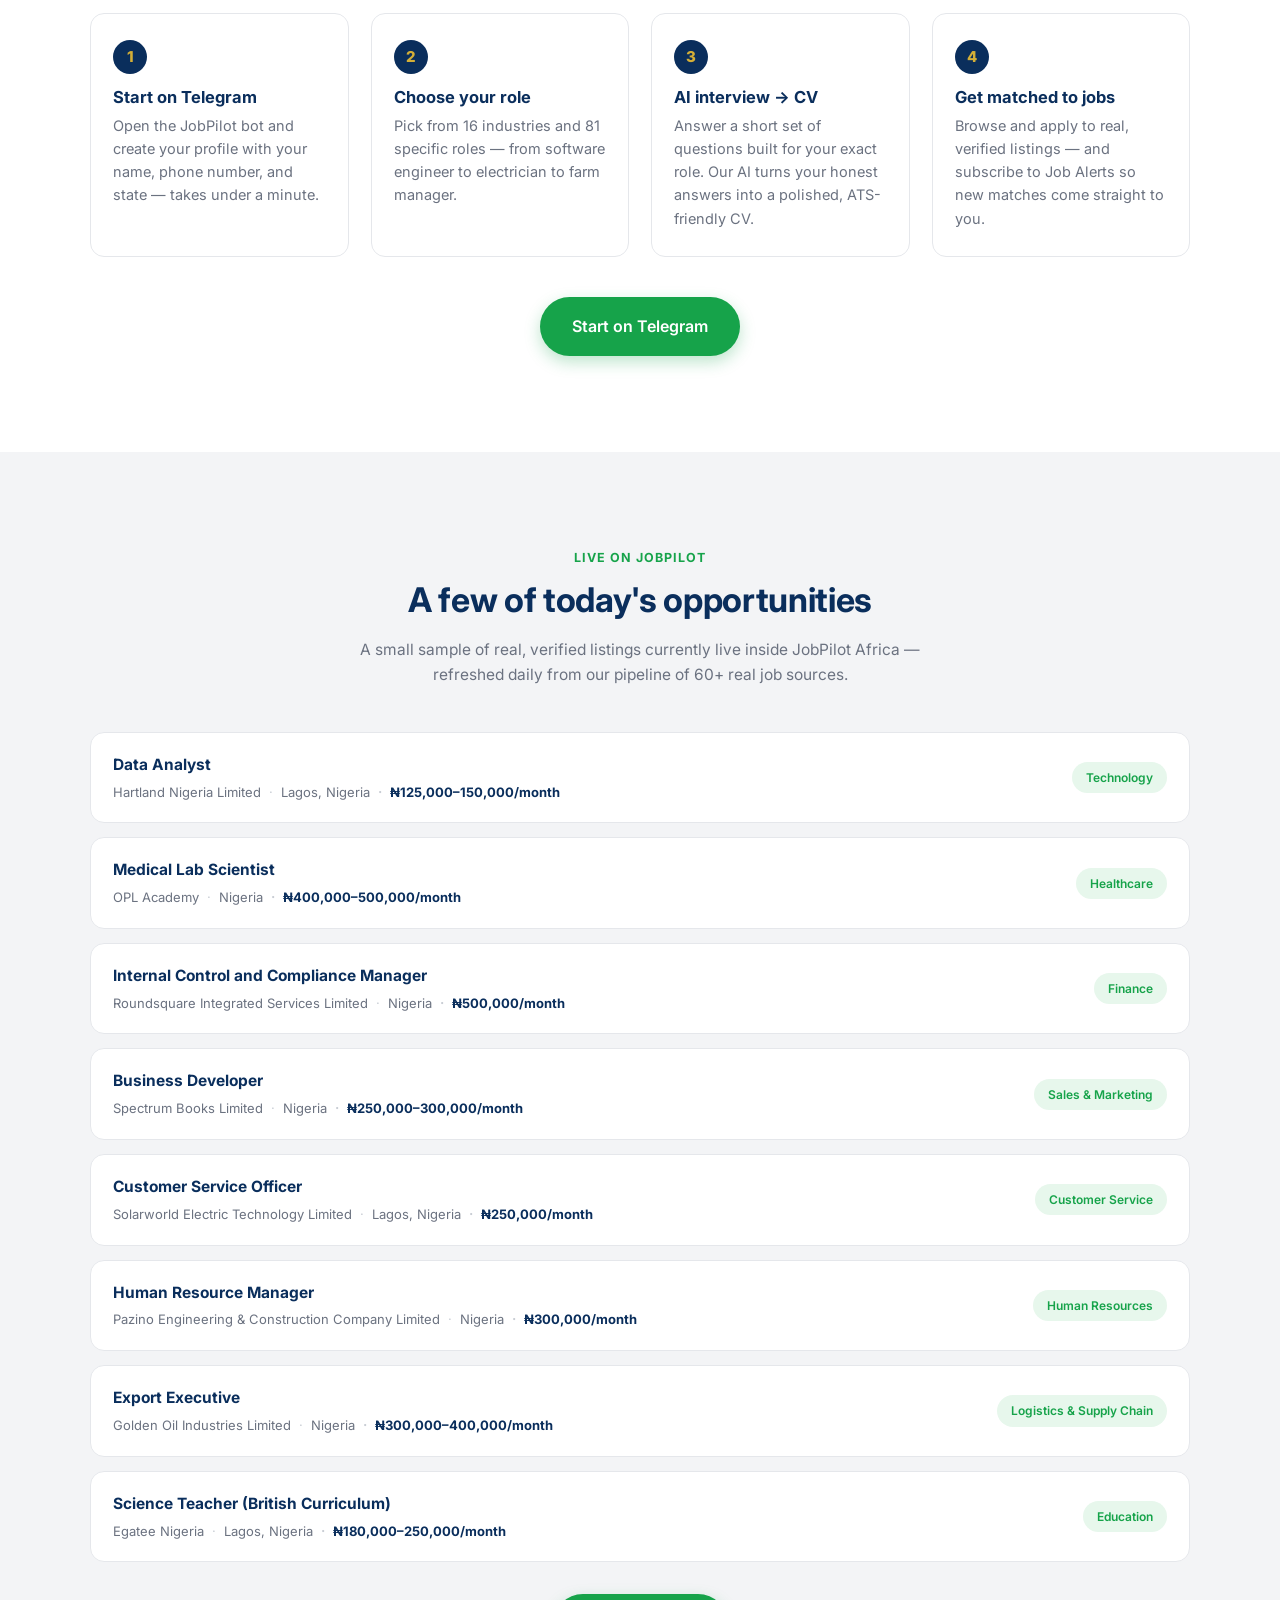
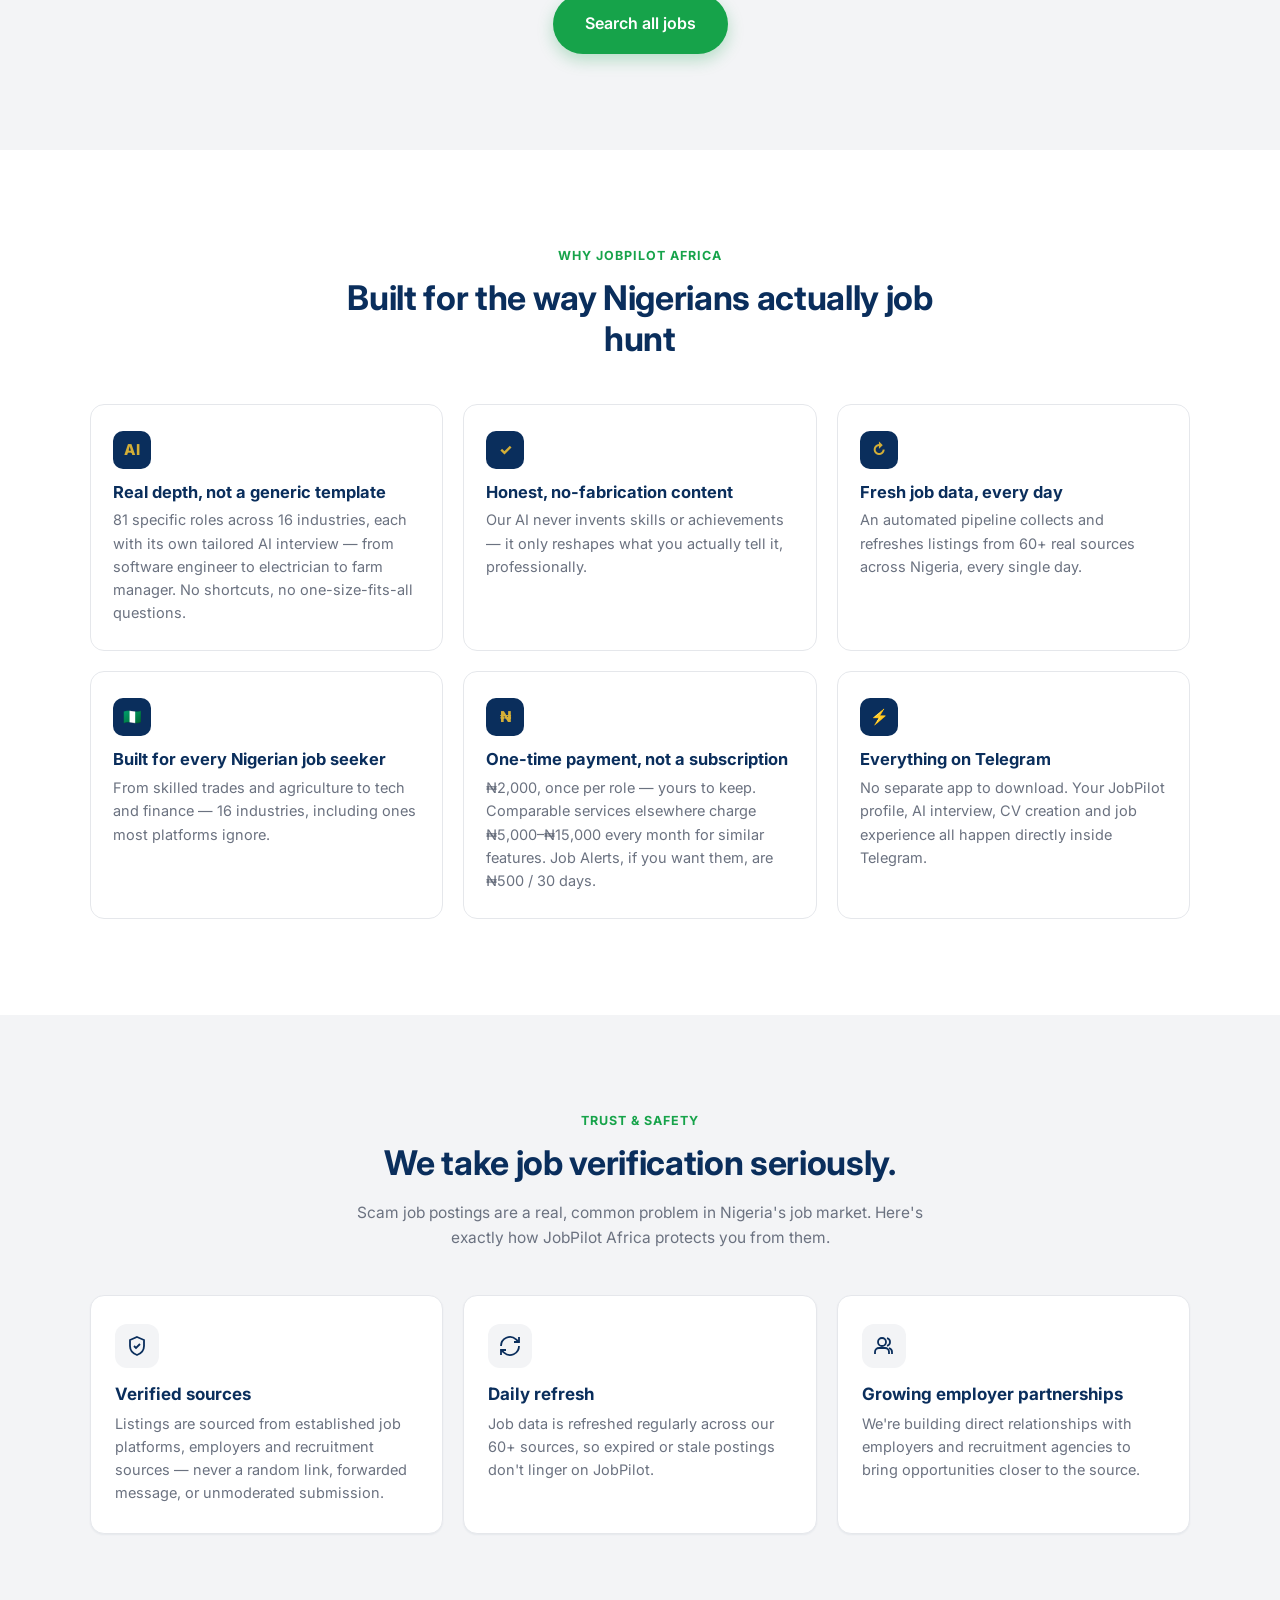
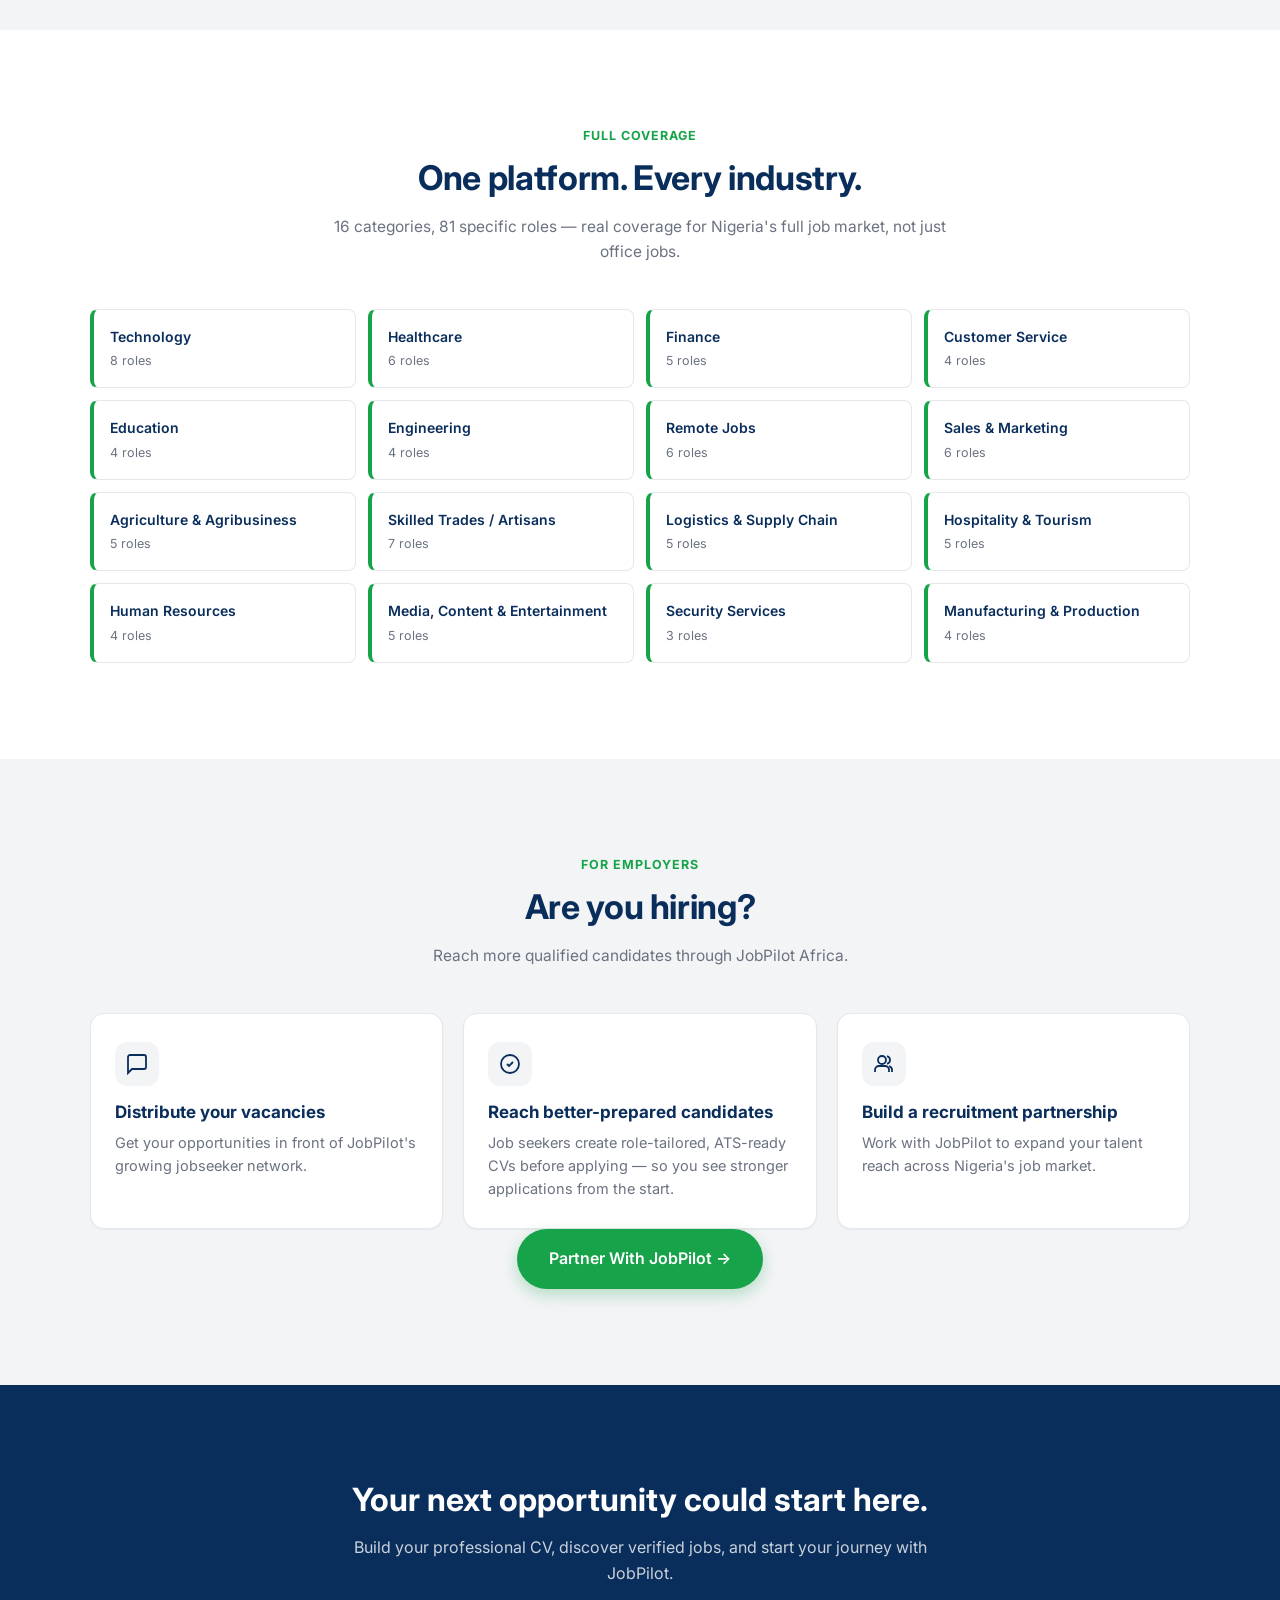
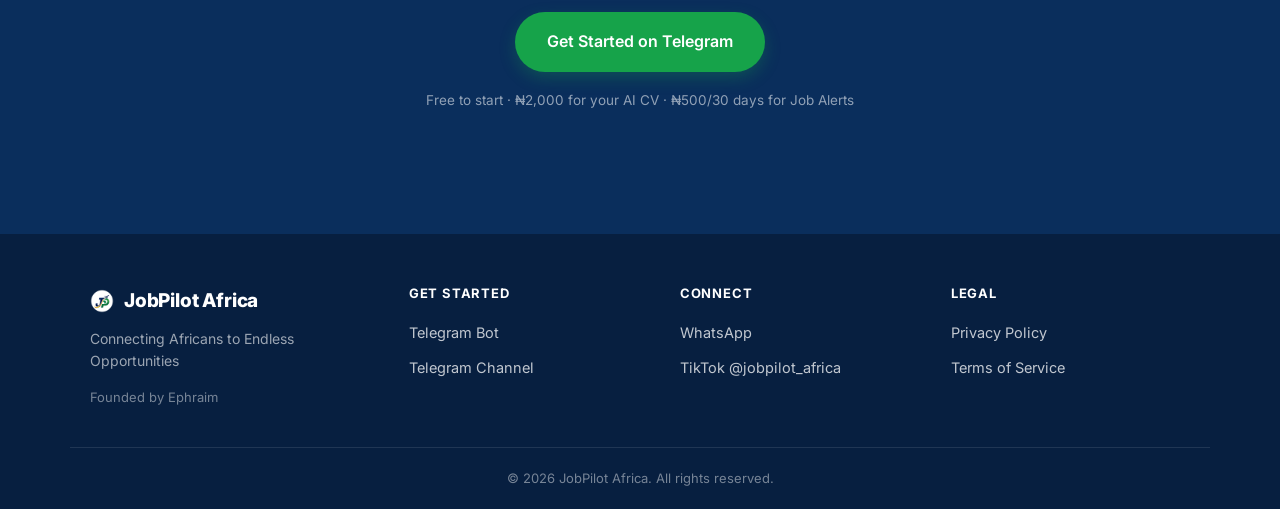
==== commit bd594c5a: "Fix nav layout, replace logo mark and favicon with official brand assets" ====
--- a/index.html
+++ b/index.html
@@ -61,11 +61,7 @@
   <div class="container header-inner">
     <a href="#top" class="brand">
       <span class="brand-mark" aria-hidden="true">
-        <svg width="28" height="28" viewBox="0 0 100 100" fill="none">
-          <rect width="100" height="100" rx="20" fill="#0A2E5C"/>
-          <path d="M30 65 L30 35 L50 35 Q65 35 65 48 Q65 61 50 61 L38 61" stroke="#16A34A" stroke-width="8" fill="none" stroke-linecap="round" stroke-linejoin="round"/>
-          <circle cx="70" cy="30" r="6" fill="#D4AF37"/>
-        </svg>
+        <img src="logo-mark.png" width="28" height="28" alt="">
       </span>
       <span class="brand-name">JobPilot <span class="brand-name-accent">Africa</span></span>
     </a>
@@ -77,11 +73,10 @@
       <a href="#trust">Trust &amp; Safety</a>
       <a href="#categories">Categories</a>
       <a href="#employers">For Employers</a>
-      <a href="https://t.me/jobpilotafrica" target="_blank" rel="noopener">Channel</a>
     </nav>
 
     <div class="header-actions">
-      <a class="btn btn-primary btn-sm" href="https://t.me/JobPilot_Africa_Bot" target="_blank" rel="noopener">Get Started on Telegram</a>
+      <a class="btn btn-primary btn-sm" href="https://t.me/JobPilot_Africa_Bot" target="_blank" rel="noopener">Get Started</a>
       <button class="nav-toggle" id="navToggle" aria-label="Toggle menu" aria-expanded="false" aria-controls="mobileNav">
         <span></span><span></span><span></span>
       </button>
@@ -405,11 +400,7 @@
     <div class="footer-brand">
       <span class="brand">
         <span class="brand-mark" aria-hidden="true">
-          <svg width="24" height="24" viewBox="0 0 100 100" fill="none">
-            <rect width="100" height="100" rx="20" fill="#16A34A"/>
-            <path d="M30 65 L30 35 L50 35 Q65 35 65 48 Q65 61 50 61 L38 61" stroke="#FFFFFF" stroke-width="8" fill="none" stroke-linecap="round" stroke-linejoin="round"/>
-            <circle cx="70" cy="30" r="6" fill="#D4AF37"/>
-          </svg>
+          <img src="logo-mark.png" width="24" height="24" alt="">
         </span>
         <span class="brand-name footer-brand-name">JobPilot Africa</span>
       </span>
--- a/styles.css
+++ b/styles.css
@@ -173,14 +173,16 @@
 .main-nav {
   display: none;
   align-items: center;
-  gap: 28px;
+  gap: 20px;
   font-weight: 500;
-  font-size: 14.5px;
+  font-size: 14px;
   color: var(--grey-dark);
+  flex-wrap: nowrap;
 }
 .main-nav a {
   position: relative;
   padding: 4px 0;
+  white-space: nowrap;
   transition: color 0.2s ease;
 }
 .main-nav a::after {
@@ -1009,13 +1011,18 @@
 }
 
 @media (min-width: 860px) {
+  .hero-inner { grid-template-columns: 1.05fr 0.95fr; padding: 84px 20px 64px; }
+  .footer-inner { grid-template-columns: 1.2fr 1fr 1fr 1fr; }
+}
+
+/* Full desktop nav needs real breathing room for six links plus the CTA —
+   switching to it too early was causing labels to wrap onto two lines and
+   look cramped, so the hamburger menu now covers a wider range. */
+@media (min-width: 1080px) {
   .main-nav { display: flex; }
   .header-actions .btn-primary { display: inline-flex; }
   .nav-toggle { display: none; }
   .mobile-nav { display: none !important; }
-
-  .hero-inner { grid-template-columns: 1.05fr 0.95fr; padding: 84px 20px 64px; }
-  .footer-inner { grid-template-columns: 1.2fr 1fr 1fr 1fr; }
 }
 
 @media (min-width: 1024px) {
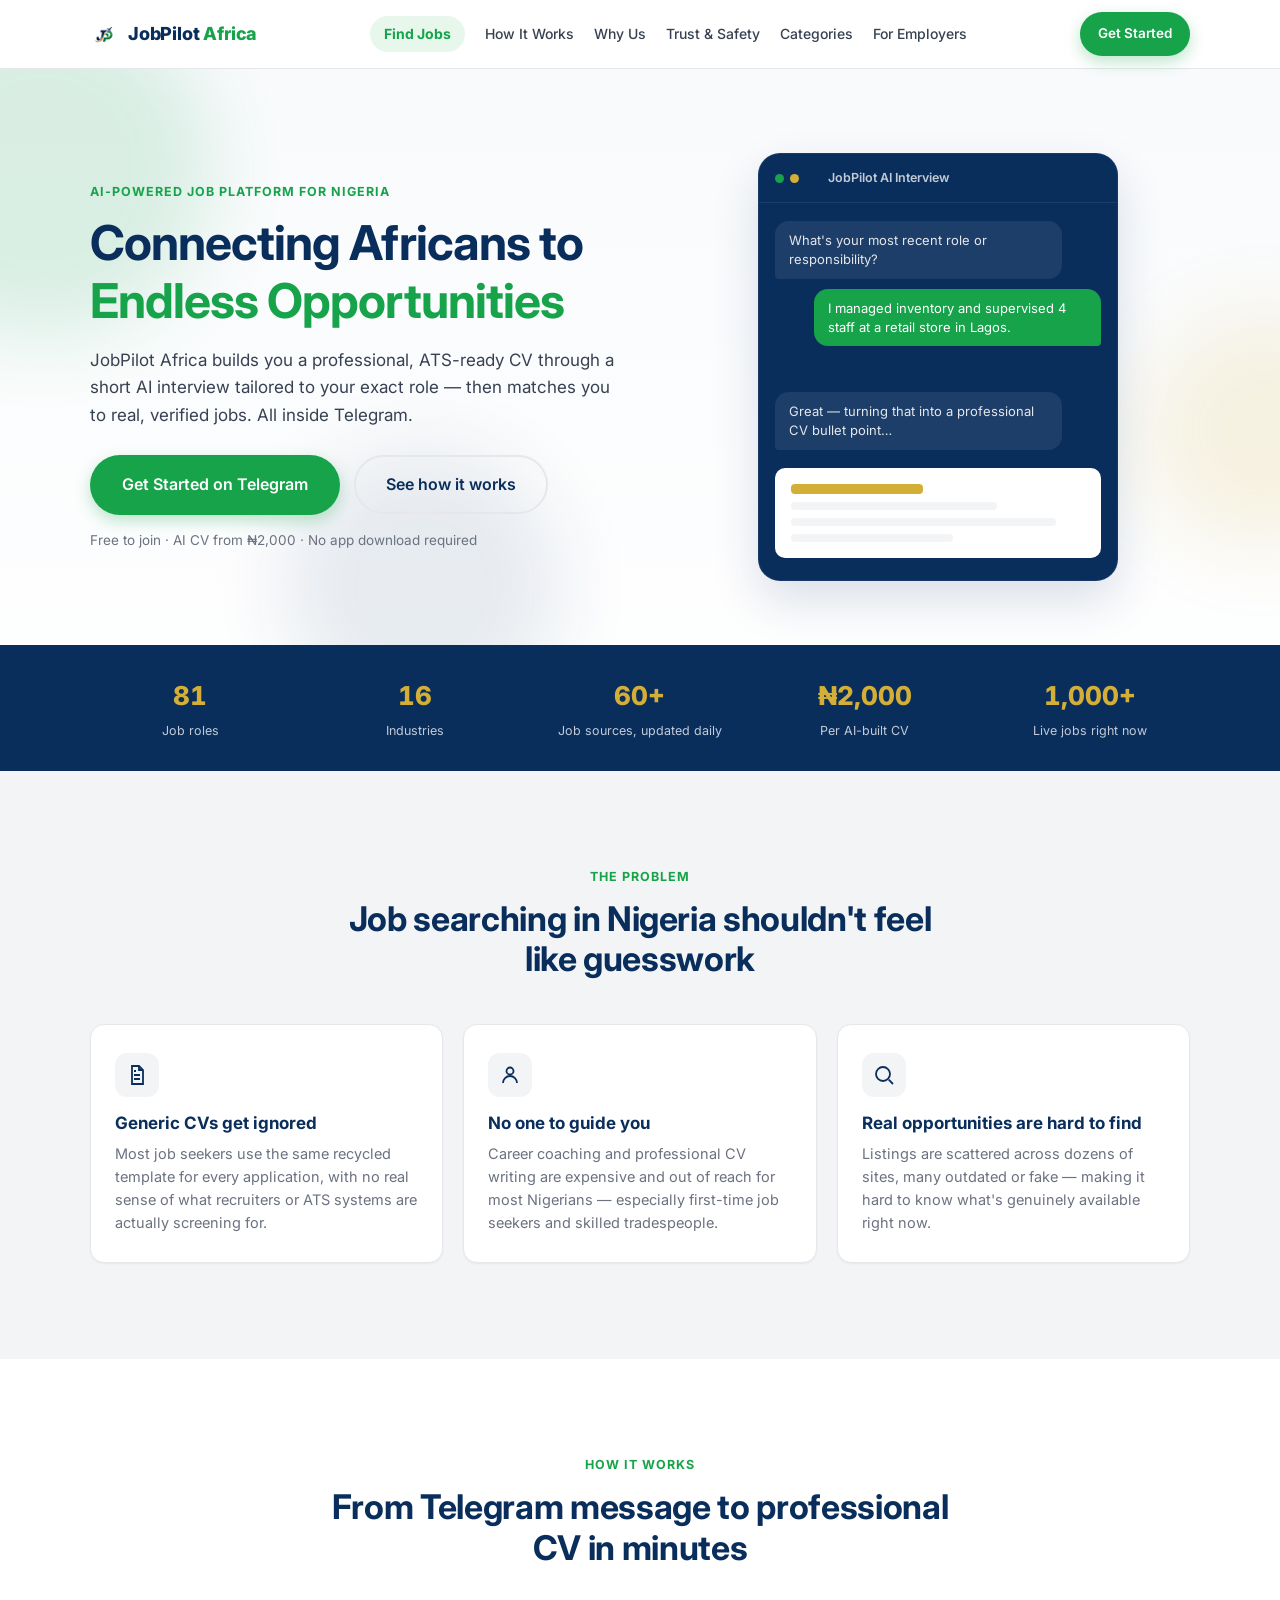
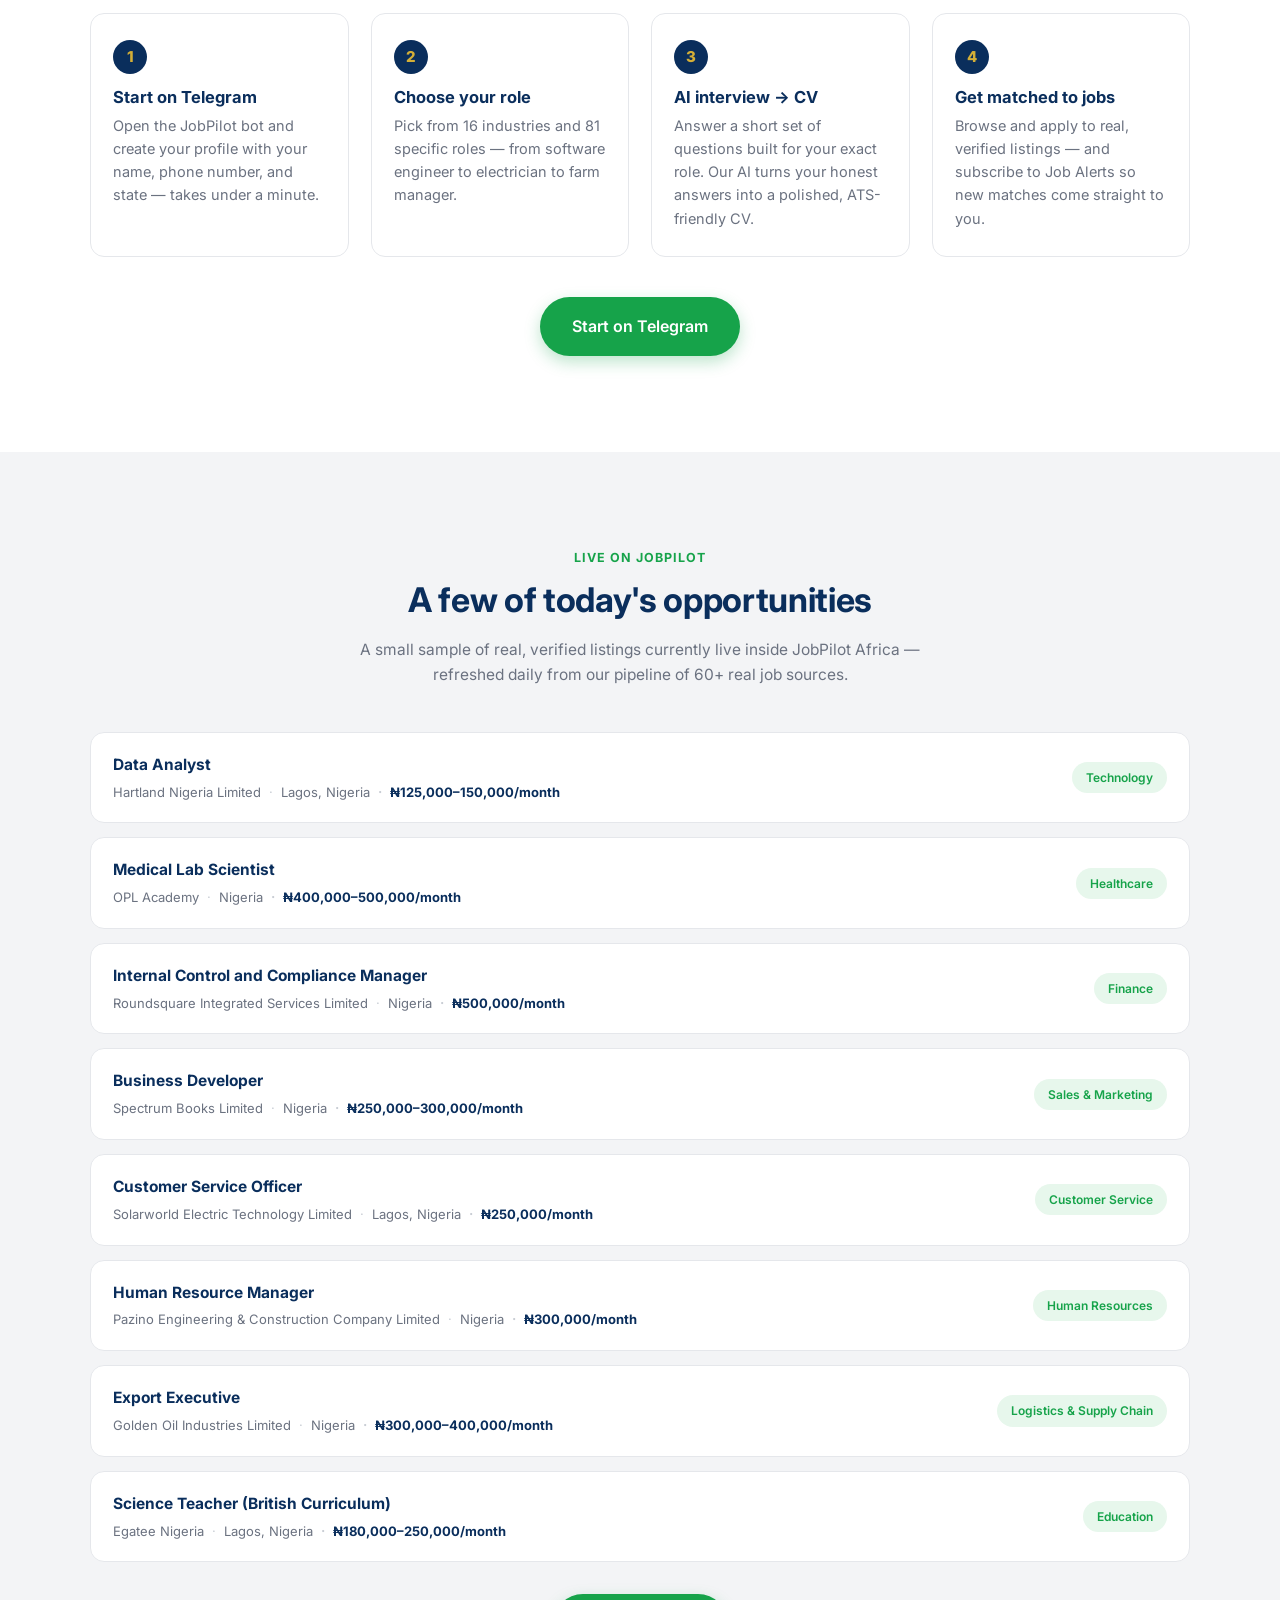
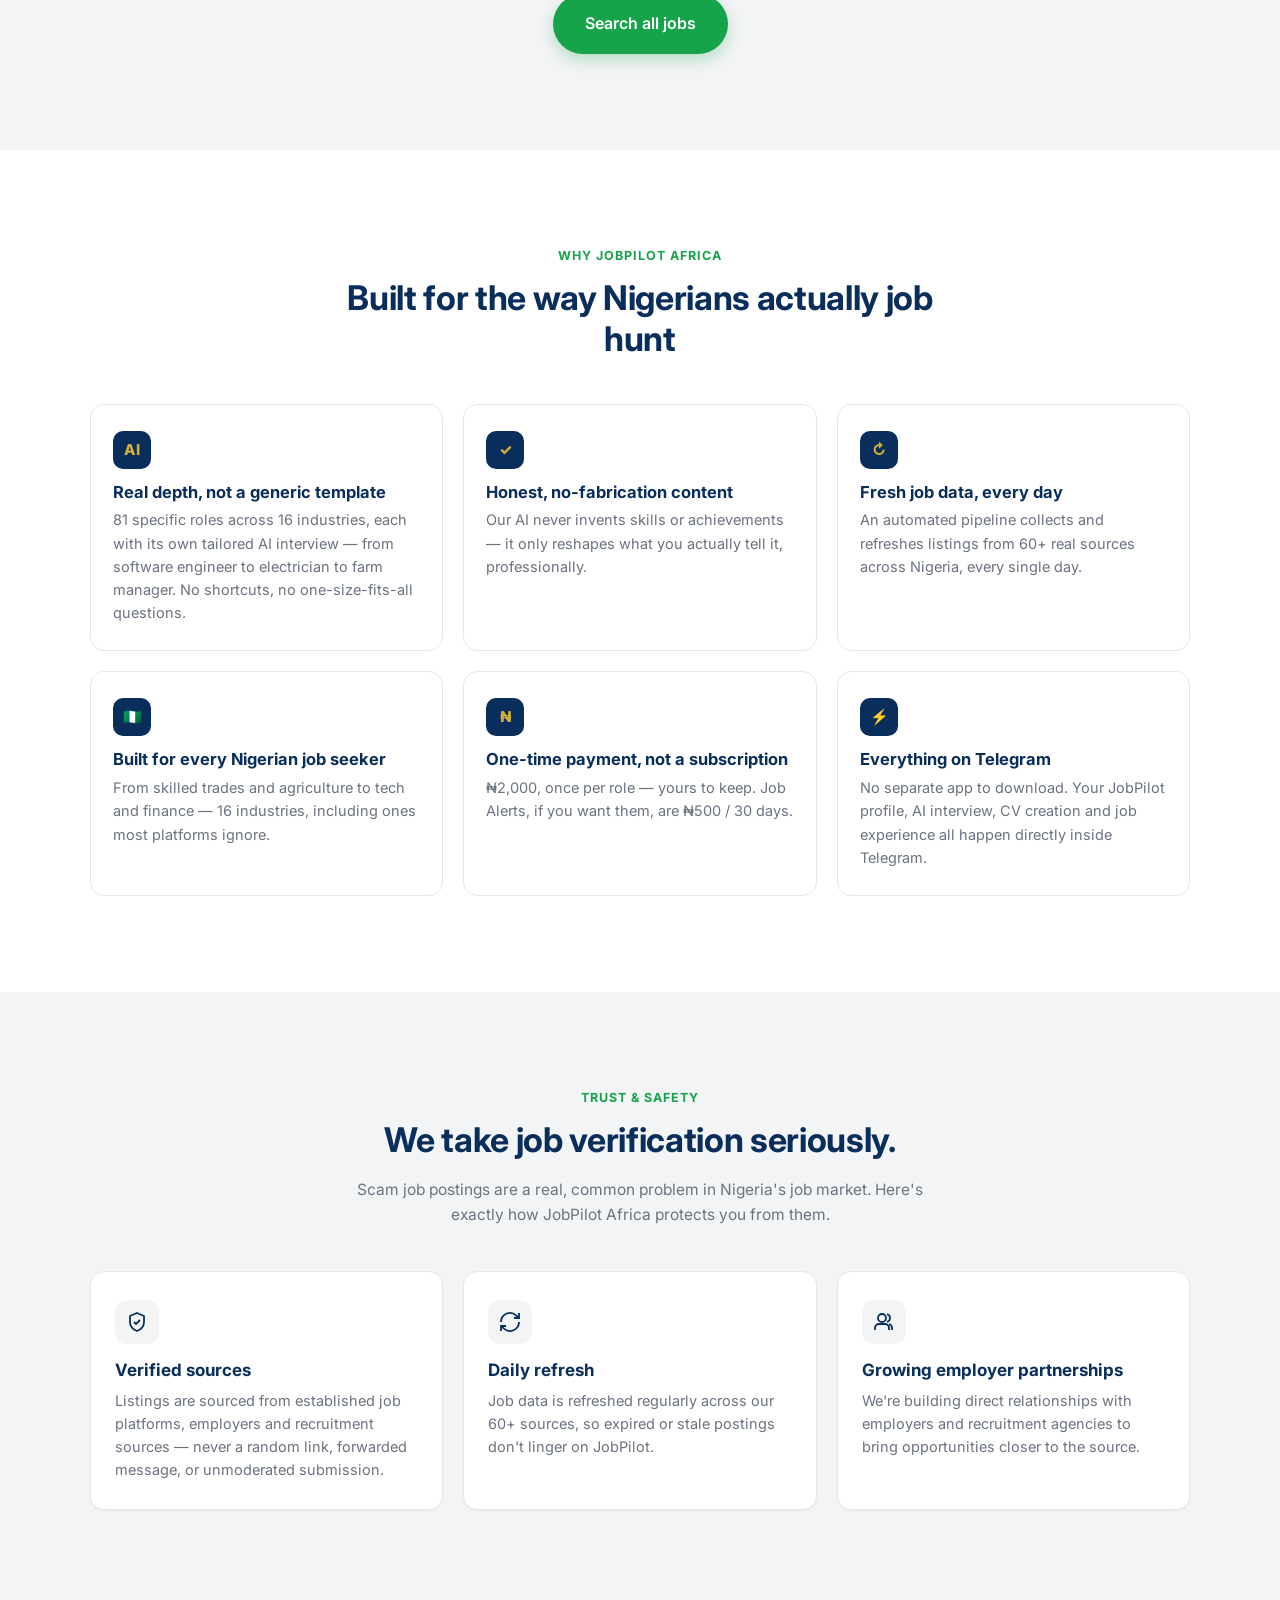
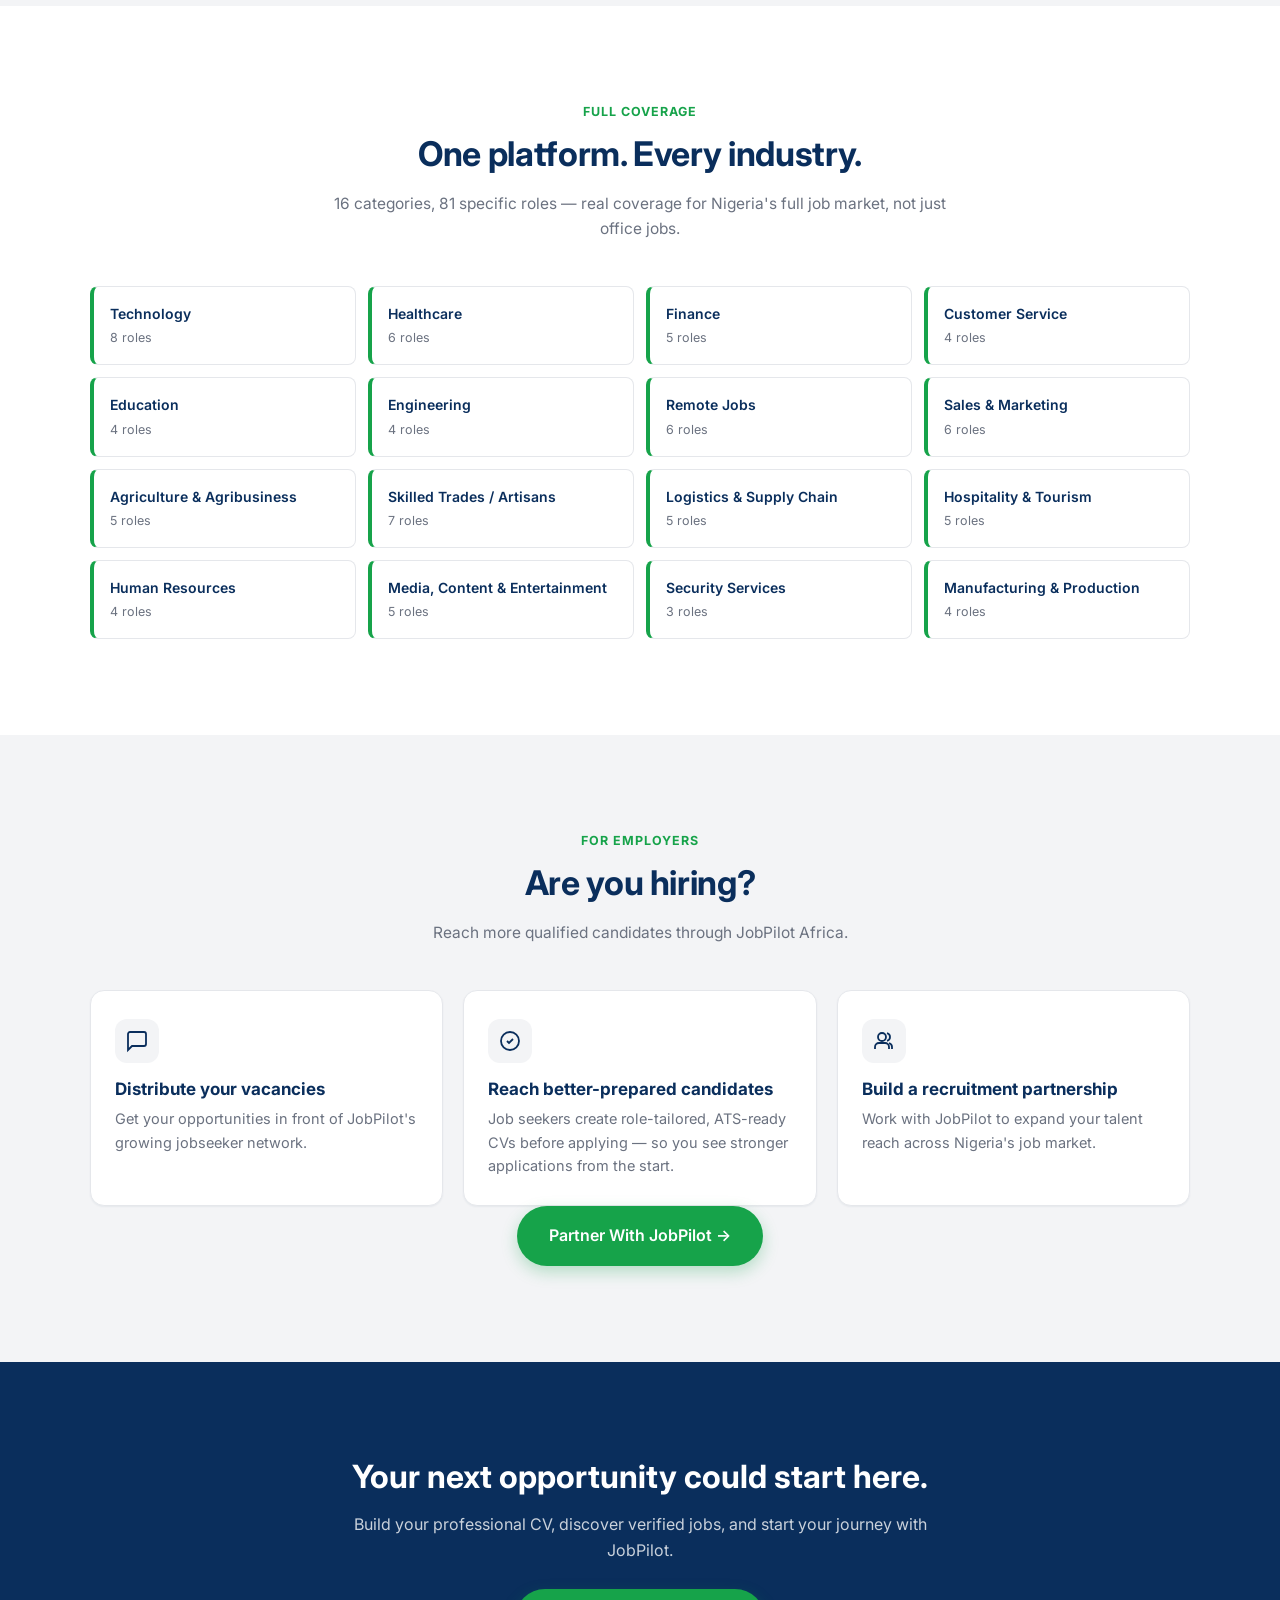
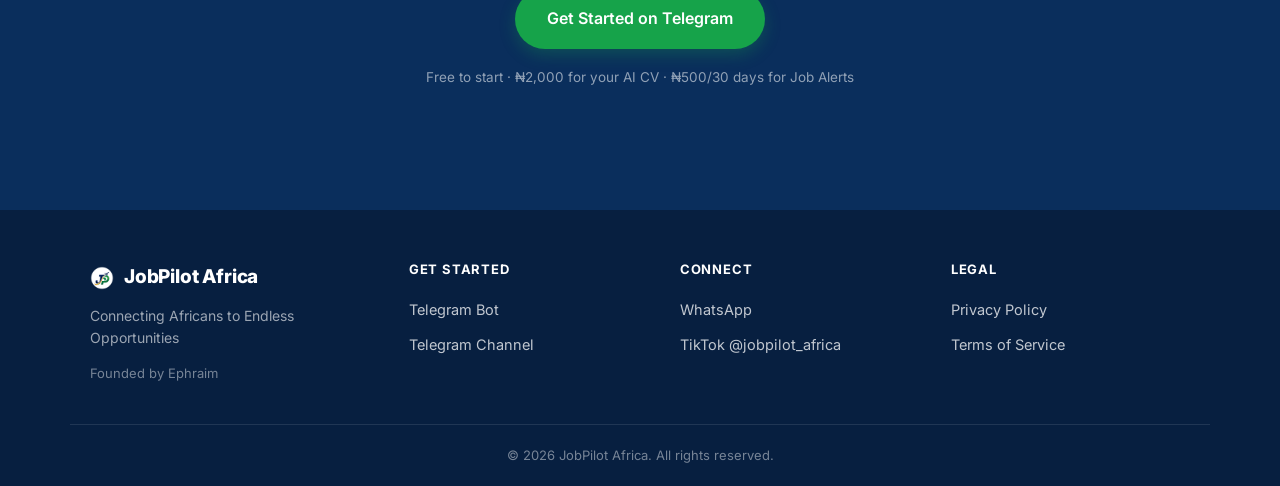
==== commit 13c5ffcc: "Remove competitor price comparison from pricing card" ====
--- a/index.html
+++ b/index.html
@@ -282,7 +282,7 @@
         <div class="feature reveal">
           <span class="feature-badge">₦</span>
           <h3>One-time payment, not a subscription</h3>
-          <p>₦2,000, once per role — yours to keep. Comparable services elsewhere charge ₦5,000–₦15,000 every month for similar features. Job Alerts, if you want them, are ₦500 / 30 days.</p>
+          <p>₦2,000, once per role — yours to keep. Job Alerts, if you want them, are ₦500 / 30 days.</p>
         </div>
         <div class="feature reveal">
           <span class="feature-badge">⚡</span>
